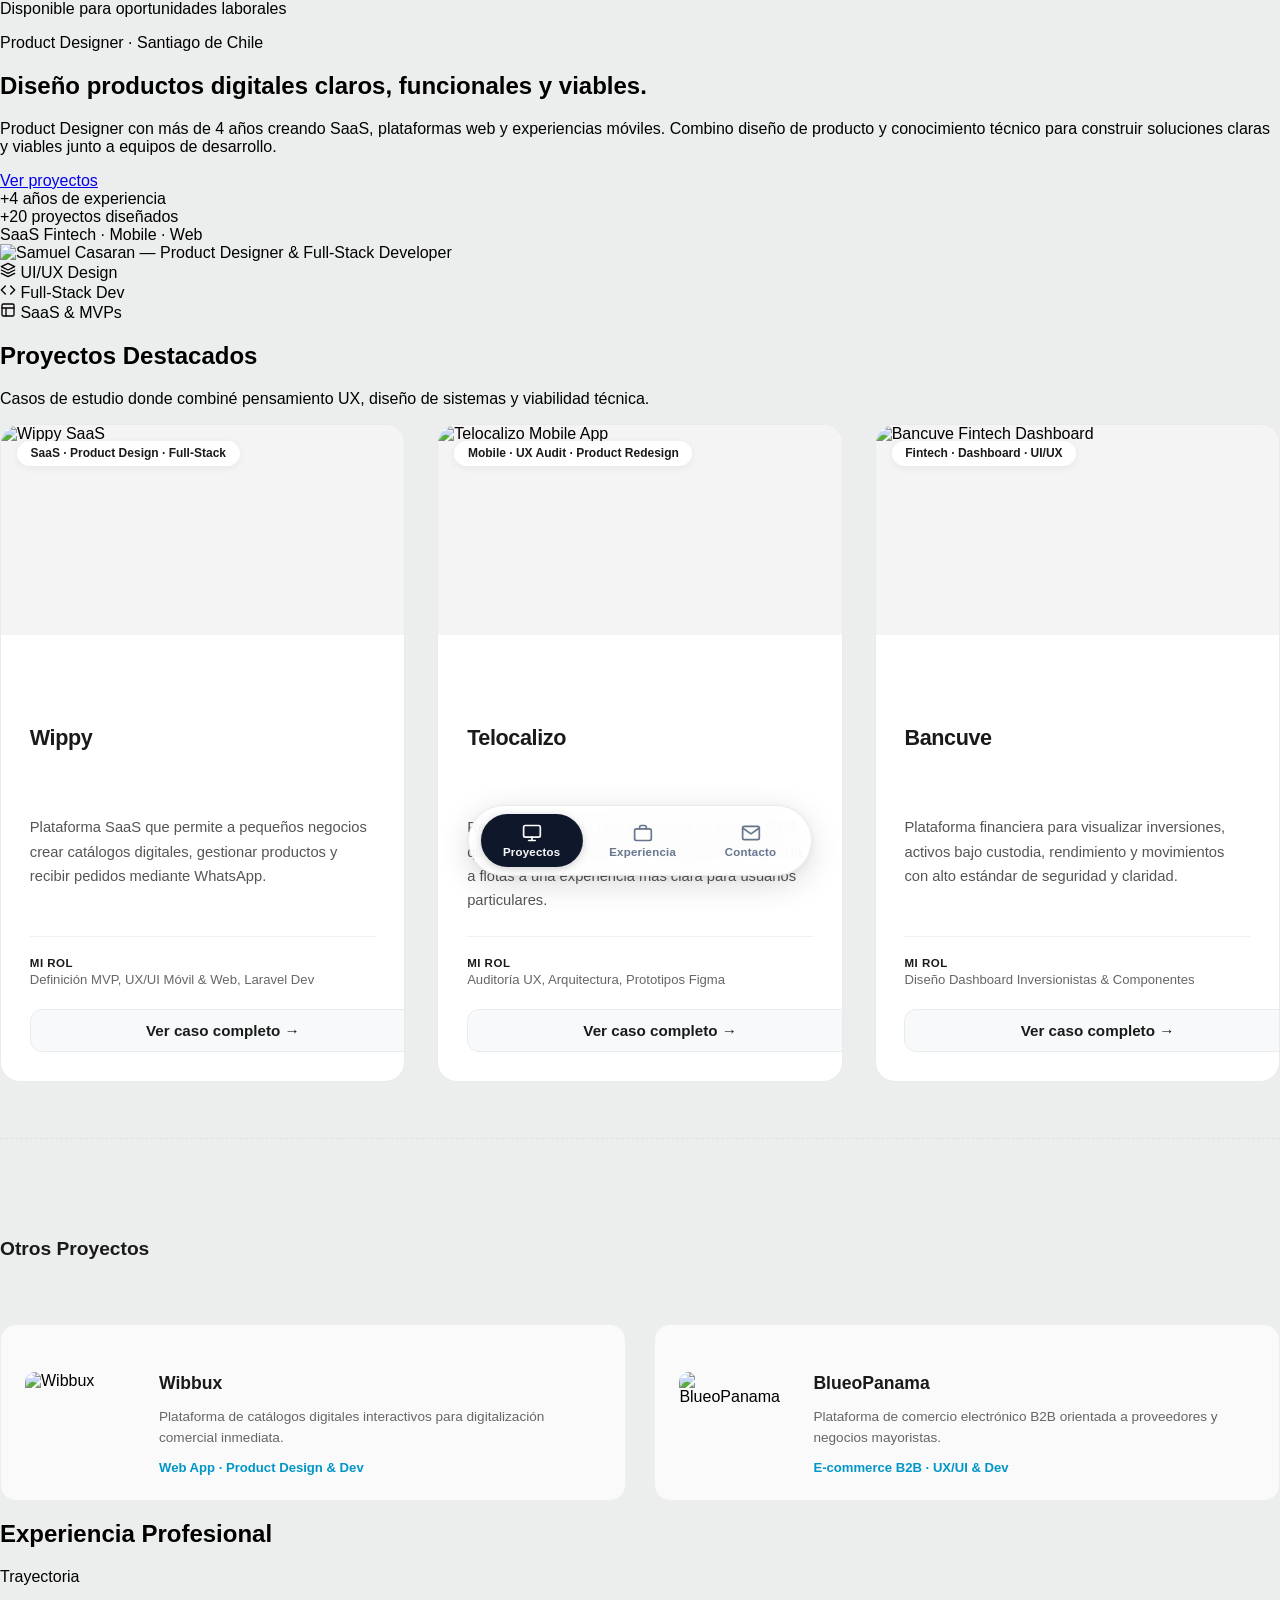
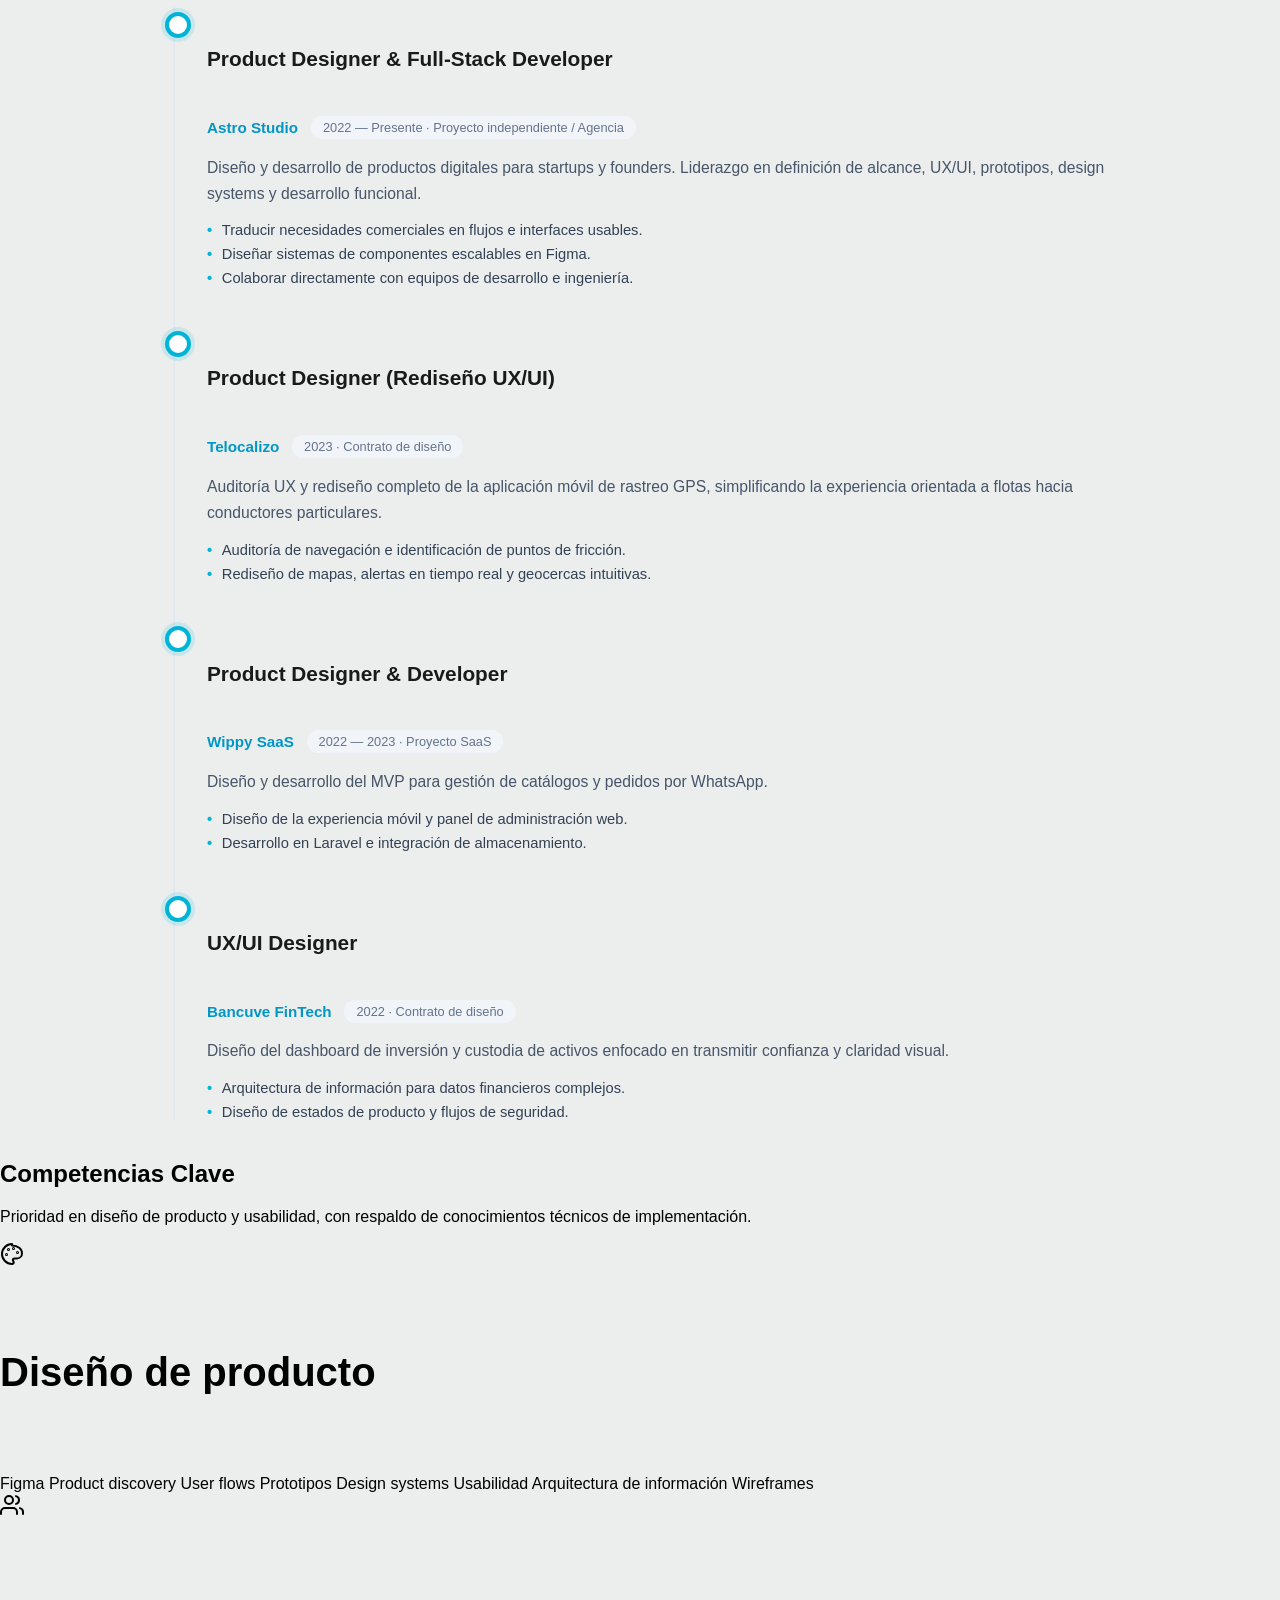
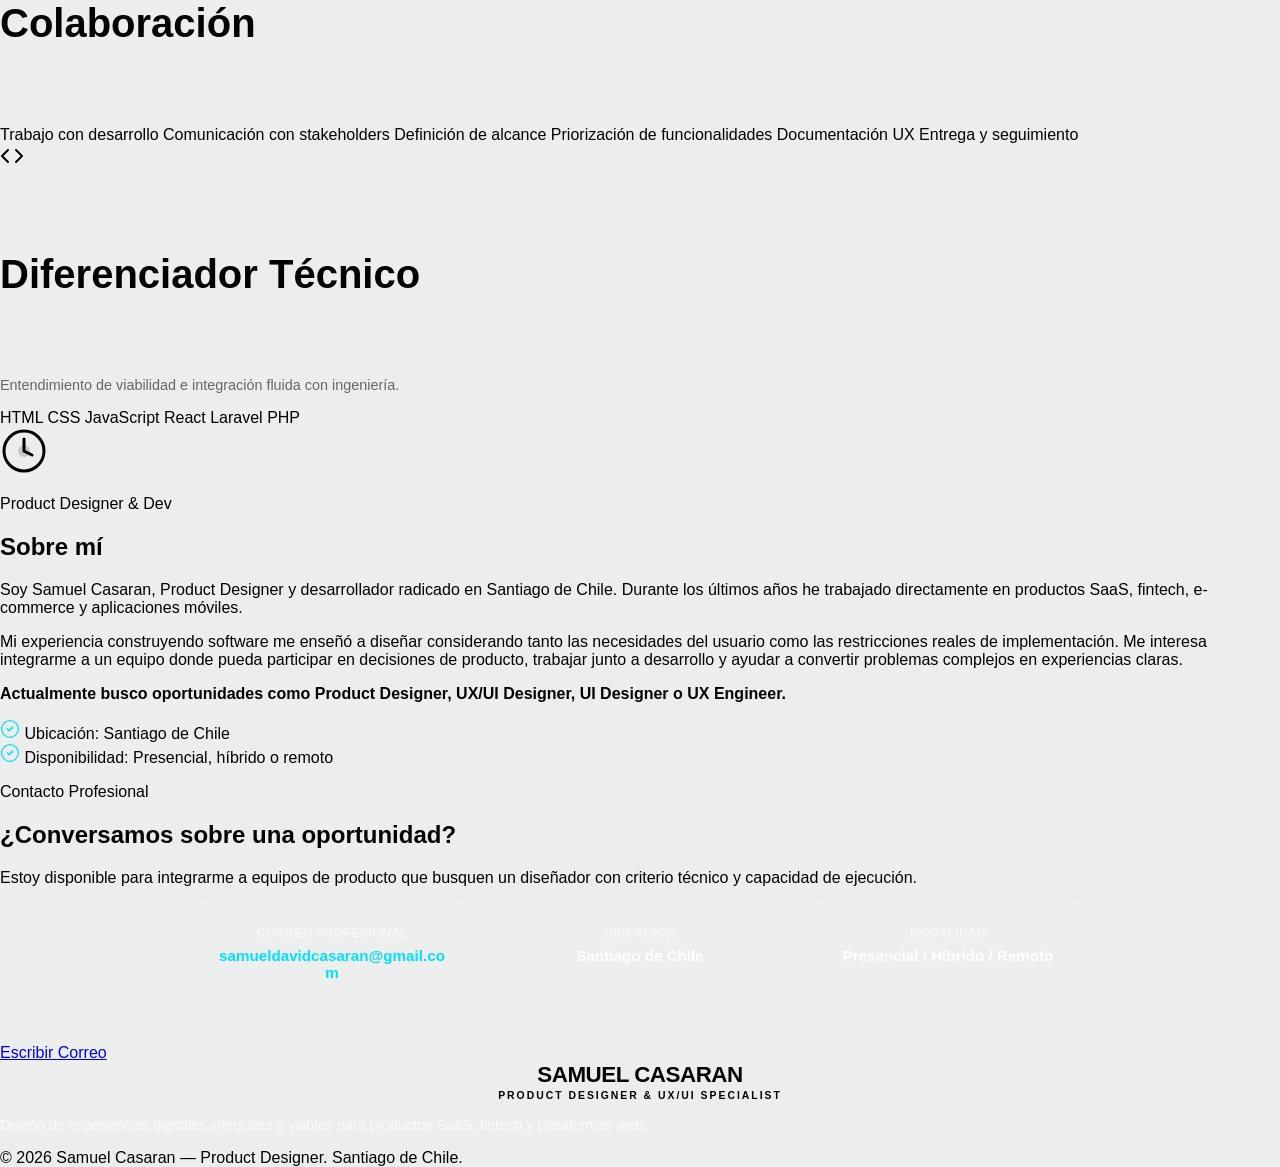
==== work/index.html @ 7839add6 "fix: update email to samueldavidcasaran@gmail.com and replace emojis with SVG icons" ====
<!DOCTYPE html>
<html lang="es">
<head>
    <meta charset="UTF-8">
    <meta name="viewport" content="width=device-width, initial-scale=1.0">
    <title>Samuel Casaran — Product Designer &amp; UX/UI Designer</title>
    <meta name="description" content="Portafolio de Samuel Casaran, Product Designer especializado en SaaS, plataformas web, dashboards y experiencias móviles.">
    
    <!-- Open Graph -->
    <meta property="og:title" content="Samuel Casaran — Product Designer &amp; UX/UI Designer">
    <meta property="og:description" content="Portafolio de Samuel Casaran, Product Designer especializado en SaaS, plataformas web, dashboards y experiencias móviles.">
    <meta property="og:type" content="website">
    <meta property="og:image" content="../assets/img/perfiles/samuel.png">
    
    <!-- Favicon -->
    <link rel="icon" type="image/png" href="../assets/img/Favicon.png">
    
    <!-- Google Fonts -->
    <link rel="preconnect" href="https://fonts.googleapis.com">
    <link rel="preconnect" href="https://fonts.gstatic.com" crossorigin>
    <link href="https://fonts.googleapis.com/css2?family=Poppins:wght@300;400;500;600;700;800&display=swap" rel="stylesheet">
    
    <!-- Stylesheets -->
    <link rel="stylesheet" href="../assets/css/style.css">
    <link rel="stylesheet" href="assets/css/work.css">
</head>
<body>


    <!-- ══════════════════════════════════════════ -->
    <!-- 1. HERO COMPACTO                           -->
    <!-- ══════════════════════════════════════════ -->
    <section class="hero fade-in" id="hero">
        <div class="hero-blur-orbs">
            <div class="blur-orb orb-1"></div>
            <div class="blur-orb orb-2"></div>
            <div class="blur-orb orb-3"></div>
            <div class="blur-orb orb-4"></div>
            <div class="blur-orb orb-5"></div>
        </div>

        <div class="hero-inner">
            <!-- Columna Izquierda: Texto -->
            <div class="hero-text">
                <div class="hero-badge">
                    <span class="badge-dot"></span>
                    Disponible para oportunidades laborales
                </div>
                <p class="hero-kicker">Product Designer · Santiago de Chile</p>
                <h1>Diseño productos digitales claros, funcionales y viables.</h1>
                <p class="hero-sub">
                    Product Designer con más de 4 años creando SaaS, plataformas web y experiencias móviles. Combino diseño de producto y conocimiento técnico para construir soluciones claras y viables junto a equipos de desarrollo.
                </p>
                <div class="cta-buttons">
                    <a href="#portfolio" class="btn btn-primary">Ver proyectos</a>
                </div>
                <div class="hero-stats">
                    <div class="hero-stat">
                        <span class="stat-num">+4</span>
                        <span class="stat-label">años de experiencia</span>
                    </div>
                    <div class="hero-stat-divider"></div>
                    <div class="hero-stat">
                        <span class="stat-num">+20</span>
                        <span class="stat-label">proyectos diseñados</span>
                    </div>
                    <div class="hero-stat-divider"></div>
                    <div class="hero-stat">
                        <span class="stat-num">SaaS</span>
                        <span class="stat-label">Fintech · Mobile · Web</span>
                    </div>
                </div>
            </div>

            <!-- Columna Derecha: Foto de Perfil Compacta -->
            <div class="hero-portrait-col">
                <div class="portrait-ring-outer">
                    <div class="portrait-ring-inner">
                        <div class="portrait-glow-bg"></div>
                        <img
                            src="../assets/img/perfiles/samuel.png"
                            alt="Samuel Casaran — Product Designer & Full-Stack Developer"
                            class="portrait-img"
                        >
                    </div>
                    <div class="portrait-chip chip-top">
                        <svg width="16" height="16" viewBox="0 0 24 24" fill="none"><path d="M12 2L2 7l10 5 10-5-10-5zM2 17l10 5 10-5M2 12l10 5 10-5" stroke="currentColor" stroke-width="2" stroke-linecap="round" stroke-linejoin="round"/></svg>
                        UI/UX Design
                    </div>
                    <div class="portrait-chip chip-right">
                        <svg width="16" height="16" viewBox="0 0 24 24" fill="none"><polyline points="16 18 22 12 16 6" stroke="currentColor" stroke-width="2" stroke-linecap="round" stroke-linejoin="round"/><polyline points="8 6 2 12 8 18" stroke="currentColor" stroke-width="2" stroke-linecap="round" stroke-linejoin="round"/></svg>
                        Full-Stack Dev
                    </div>
                    <div class="portrait-chip chip-bottom">
                        <svg width="16" height="16" viewBox="0 0 24 24" fill="none"><rect x="3" y="3" width="18" height="18" rx="2" stroke="currentColor" stroke-width="2"/><path d="M3 9h18M9 21V9" stroke="currentColor" stroke-width="2" stroke-linecap="round"/></svg>
                        SaaS &amp; MVPs
                    </div>
                </div>
            </div>
        </div>
    </section>

    <!-- ══════════════════════════════════════════ -->
    <!-- 2. PROYECTOS DESTACADOS (#portfolio)       -->
    <!-- ══════════════════════════════════════════ -->
    <section class="portfolio" id="portfolio">
        <div class="portfolio-header">
            <h2>Proyectos Destacados</h2>
            <p class="portfolio-header-sub">Casos de estudio donde combiné pensamiento UX, diseño de sistemas y viabilidad técnica.</p>
        </div>

        <!-- Grid simultáneo de 3 columnas en Desktop -->
        <div class="work-projects-grid">
            
            <!-- CASO 1: Wippy -->
            <article class="work-project-card">
                <div class="work-project-cover">
                    <img src="../assets/img/portfolio/mesaqr.png" alt="Wippy SaaS">
                    <span class="work-project-category">SaaS · Product Design · Full‑Stack</span>
                </div>
                <div class="work-project-body">
                    <h3 class="work-project-name">Wippy</h3>
                    <p class="work-project-summary">Plataforma SaaS que permite a pequeños negocios crear catálogos digitales, gestionar productos y recibir pedidos mediante WhatsApp.</p>
                    <div class="work-project-meta">
                        <div class="work-project-role">
                            <span class="role-label">Mi rol</span>
                            <span>Definición MVP, UX/UI Móvil &amp; Web, Laravel Dev</span>
                        </div>
                    </div>
                    <a href="casos/wippy/index.html" class="btn-open-case">Ver caso completo →</a>
                </div>
            </article>

            <!-- CASO 2: Telocalizo -->
            <article class="work-project-card">
                <div class="work-project-cover">
                    <img src="../assets/img/portfolio/wibbux.png" alt="Telocalizo Mobile App">
                    <span class="work-project-category">Mobile · UX Audit · Product Redesign</span>
                </div>
                <div class="work-project-body">
                    <h3 class="work-project-name">Telocalizo</h3>
                    <p class="work-project-summary">Rediseño UX/UI de una aplicación de rastreo GPS que necesitaba pasar de una experiencia orientada a flotas a una experiencia más clara para usuarios particulares.</p>
                    <div class="work-project-meta">
                        <div class="work-project-role">
                            <span class="role-label">Mi rol</span>
                            <span>Auditoría UX, Arquitectura, Prototipos Figma</span>
                        </div>
                    </div>
                    <a href="casos/telocalizo/index.html" class="btn-open-case">Ver caso completo →</a>
                </div>
            </article>

            <!-- CASO 3: Bancuve -->
            <article class="work-project-card">
                <div class="work-project-cover">
                    <img src="../assets/img/portfolio/bancuve.png" alt="Bancuve Fintech Dashboard">
                    <span class="work-project-category">Fintech · Dashboard · UI/UX</span>
                </div>
                <div class="work-project-body">
                    <h3 class="work-project-name">Bancuve</h3>
                    <p class="work-project-summary">Plataforma financiera para visualizar inversiones, activos bajo custodia, rendimiento y movimientos con alto estándar de seguridad y claridad.</p>
                    <div class="work-project-meta">
                        <div class="work-project-role">
                            <span class="role-label">Mi rol</span>
                            <span>Diseño Dashboard Inversionistas &amp; Componentes</span>
                        </div>
                    </div>
                    <a href="casos/bancuve/index.html" class="btn-open-case">Ver caso completo →</a>
                </div>
            </article>

        </div>

        <!-- Proyectos Secundarios -->
        <div class="work-secondary-wrapper">
            <h3 class="work-secondary-title">Otros Proyectos</h3>
            <div class="work-secondary-grid">
                <div class="work-secondary-card">
                    <img src="../assets/img/portfolio/wibbux.png" alt="Wibbux" class="work-secondary-img">
                    <div class="work-secondary-info">
                        <h4>Wibbux</h4>
                        <p>Plataforma de catálogos digitales interactivos para digitalización comercial inmediata.</p>
                        <span class="work-secondary-link">Web App · Product Design &amp; Dev</span>
                    </div>
                </div>
                <div class="work-secondary-card">
                    <img src="../assets/img/portfolio/blueo.png" alt="BlueoPanama" class="work-secondary-img">
                    <div class="work-secondary-info">
                        <h4>BlueoPanama</h4>
                        <p>Plataforma de comercio electrónico B2B orientada a proveedores y negocios mayoristas.</p>
                        <span class="work-secondary-link">E-commerce B2B · UX/UI &amp; Dev</span>
                    </div>
                </div>
            </div>
        </div>
    </section>

    <!-- ══════════════════════════════════════════ -->
    <!-- 3. EXPERIENCIA PROFESIONAL (#experiencia)   -->
    <!-- ══════════════════════════════════════════ -->
    <section class="services" id="experiencia">
        <div class="services-header">
            <h2>Experiencia Profesional</h2>
            <span class="services-count">Trayectoria</span>
        </div>
        <div class="work-timeline">
            
            <div class="timeline-item">
                <div class="timeline-dot"></div>
                <h3 class="timeline-role">Product Designer &amp; Full‑Stack Developer</h3>
                <div class="timeline-company">
                    <span>Astro Studio</span>
                    <span class="timeline-date">2022 — Presente · Proyecto independiente / Agencia</span>
                </div>
                <p class="timeline-desc">Diseño y desarrollo de productos digitales para startups y founders. Liderazgo en definición de alcance, UX/UI, prototipos, design systems y desarrollo funcional.</p>
                <ul class="timeline-tasks">
                    <li>Traducir necesidades comerciales en flujos e interfaces usables.</li>
                    <li>Diseñar sistemas de componentes escalables en Figma.</li>
                    <li>Colaborar directamente con equipos de desarrollo e ingeniería.</li>
                </ul>
            </div>

            <div class="timeline-item">
                <div class="timeline-dot"></div>
                <h3 class="timeline-role">Product Designer (Rediseño UX/UI)</h3>
                <div class="timeline-company">
                    <span>Telocalizo</span>
                    <span class="timeline-date">2023 · Contrato de diseño</span>
                </div>
                <p class="timeline-desc">Auditoría UX y rediseño completo de la aplicación móvil de rastreo GPS, simplificando la experiencia orientada a flotas hacia conductores particulares.</p>
                <ul class="timeline-tasks">
                    <li>Auditoría de navegación e identificación de puntos de fricción.</li>
                    <li>Rediseño de mapas, alertas en tiempo real y geocercas intuitivas.</li>
                </ul>
            </div>

            <div class="timeline-item">
                <div class="timeline-dot"></div>
                <h3 class="timeline-role">Product Designer &amp; Developer</h3>
                <div class="timeline-company">
                    <span>Wippy SaaS</span>
                    <span class="timeline-date">2022 — 2023 · Proyecto SaaS</span>
                </div>
                <p class="timeline-desc">Diseño y desarrollo del MVP para gestión de catálogos y pedidos por WhatsApp.</p>
                <ul class="timeline-tasks">
                    <li>Diseño de la experiencia móvil y panel de administración web.</li>
                    <li>Desarrollo en Laravel e integración de almacenamiento.</li>
                </ul>
            </div>

            <div class="timeline-item">
                <div class="timeline-dot"></div>
                <h3 class="timeline-role">UX/UI Designer</h3>
                <div class="timeline-company">
                    <span>Bancuve FinTech</span>
                    <span class="timeline-date">2022 · Contrato de diseño</span>
                </div>
                <p class="timeline-desc">Diseño del dashboard de inversión y custodia de activos enfocado en transmitir confianza y claridad visual.</p>
                <ul class="timeline-tasks">
                    <li>Arquitectura de información para datos financieros complejos.</li>
                    <li>Diseño de estados de producto y flujos de seguridad.</li>
                </ul>
            </div>

        </div>
    </section>

    <!-- ══════════════════════════════════════════ -->
    <!-- 4. COMPETENCIAS (#competencias)            -->
    <!-- ══════════════════════════════════════════ -->
    <section class="stages-section" id="competencias">
        <div class="stages-container">
            <div class="stages-header">
                <h2>Competencias Clave</h2>
                <p>Prioridad en diseño de producto y usabilidad, con respaldo de conocimientos técnicos de implementación.</p>
            </div>
            <div class="stages-grid">

                <div class="stage-card stage-card--featured">
                    <div class="stage-icon">
                        <svg width="24" height="24" viewBox="0 0 24 24" fill="none" stroke="currentColor" stroke-width="2" stroke-linecap="round" stroke-linejoin="round"><circle cx="13.5" cy="6.5" r=".5"/><circle cx="17.5" cy="10.5" r=".5"/><circle cx="8.5" cy="7.5" r=".5"/><circle cx="6.5" cy="12.5" r=".5"/><path d="M12 2C6.5 2 2 6.5 2 12s4.5 10 10 10c.92 0 1.7-.75 1.7-1.67 0-.42-.16-.81-.43-1.12-.27-.31-.43-.72-.43-1.16 0-.92.75-1.67 1.67-1.67H17c2.76 0 5-2.24 5-5 0-4.42-4.03-8-10-8z"/></svg>
                    </div>
                    <h3>Diseño de producto</h3>
                    <div class="skill-tags" style="margin-top: 1rem;">
                        <span class="skill-pill">Figma</span>
                        <span class="skill-pill">Product discovery</span>
                        <span class="skill-pill">User flows</span>
                        <span class="skill-pill">Prototipos</span>
                        <span class="skill-pill">Design systems</span>
                        <span class="skill-pill">Usabilidad</span>
                        <span class="skill-pill">Arquitectura de información</span>
                        <span class="skill-pill">Wireframes</span>
                    </div>
                </div>

                <div class="stage-card">
                    <div class="stage-icon">
                        <svg width="24" height="24" viewBox="0 0 24 24" fill="none" stroke="currentColor" stroke-width="2" stroke-linecap="round" stroke-linejoin="round"><path d="M17 21v-2a4 4 0 0 0-4-4H5a4 4 0 0 0-4 4v2"/><circle cx="9" cy="7" r="4"/><path d="M23 21v-2a4 4 0 0 0-3-3.87"/><path d="M16 3.13a4 4 0 0 1 0 7.75"/></svg>
                    </div>
                    <h3>Colaboración</h3>
                    <div class="skill-tags" style="margin-top: 1rem;">
                        <span class="skill-pill">Trabajo con desarrollo</span>
                        <span class="skill-pill">Comunicación con stakeholders</span>
                        <span class="skill-pill">Definición de alcance</span>
                        <span class="skill-pill">Priorización de funcionalidades</span>
                        <span class="skill-pill">Documentación UX</span>
                        <span class="skill-pill">Entrega y seguimiento</span>
                    </div>
                </div>

                <div class="stage-card">
                    <div class="stage-icon">
                        <svg width="24" height="24" viewBox="0 0 24 24" fill="none" stroke="currentColor" stroke-width="2" stroke-linecap="round" stroke-linejoin="round"><polyline points="16 18 22 12 16 6"/><polyline points="8 6 2 12 8 18"/></svg>
                    </div>
                    <h3>Diferenciador Técnico</h3>
                    <p style="font-size:0.9rem;color:#666;margin-top:0.5rem;margin-bottom:1rem;">Entendimiento de viabilidad e integración fluida con ingeniería.</p>
                    <div class="skill-tags">
                        <span class="skill-pill">HTML</span>
                        <span class="skill-pill">CSS</span>
                        <span class="skill-pill">JavaScript</span>
                        <span class="skill-pill">React</span>
                        <span class="skill-pill">Laravel</span>
                        <span class="skill-pill">PHP</span>
                    </div>
                </div>

            </div>
        </div>
    </section>

    <!-- ══════════════════════════════════════════ -->
    <!-- 5. SOBRE MÍ (#sobre-mi)                    -->
    <!-- ══════════════════════════════════════════ -->
    <section class="ai-section" id="sobre-mi">
        <div class="ai-container">
            <div class="ai-icon">
                <svg width="48" height="48" viewBox="0 0 24 24" fill="none"><path d="M12 2a10 10 0 100 20A10 10 0 0012 2z" stroke="currentColor" stroke-width="1.5"/><path d="M12 6v6l4 2" stroke="currentColor" stroke-width="1.5" stroke-linecap="round"/><circle cx="12" cy="12" r="3" fill="currentColor" fill-opacity=".15"/></svg>
            </div>
            <div class="ai-content">
                <p class="ai-eyebrow">Product Designer &amp; Dev</p>
                <h2>Sobre mí</h2>
                <p class="ai-lead">Soy Samuel Casaran, Product Designer y desarrollador radicado en Santiago de Chile. Durante los últimos años he trabajado directamente en productos SaaS, fintech, e-commerce y aplicaciones móviles.</p>
                <p class="ai-body">Mi experiencia construyendo software me enseñó a diseñar considerando tanto las necesidades del usuario como las restricciones reales de implementación. Me interesa integrarme a un equipo donde pueda participar en decisiones de producto, trabajar junto a desarrollo y ayudar a convertir problemas complejos en experiencias claras.</p>
                <p class="ai-body" style="font-weight: 600; color: var(--accent-cyan);">Actualmente busco oportunidades como Product Designer, UX/UI Designer, UI Designer o UX Engineer.</p>
                <div class="ai-points">
                    <div class="ai-point">
                        <svg width="20" height="20" viewBox="0 0 24 24" fill="none"><path d="M9 12l2 2 4-4" stroke="#00e0ff" stroke-width="2" stroke-linecap="round" stroke-linejoin="round"/><circle cx="12" cy="12" r="10" stroke="#00e0ff" stroke-width="1.5"/></svg>
                        Ubicación: Santiago de Chile
                    </div>
                    <div class="ai-point">
                        <svg width="20" height="20" viewBox="0 0 24 24" fill="none"><path d="M9 12l2 2 4-4" stroke="#00e0ff" stroke-width="2" stroke-linecap="round" stroke-linejoin="round"/><circle cx="12" cy="12" r="10" stroke="#00e0ff" stroke-width="1.5"/></svg>
                        Disponibilidad: Presencial, híbrido o remoto
                    </div>
                </div>
            </div>
        </div>
    </section>

    <!-- ══════════════════════════════════════════ -->
    <!-- 6. CONTACTO (#contacto)                    -->
    <!-- ══════════════════════════════════════════ -->
    <section class="cta-final" id="contacto">
        <div class="cta-final-inner">
            <p class="cta-final-eyebrow">Contacto Profesional</p>
            <h2>¿Conversamos sobre una oportunidad?</h2>
            <p>Estoy disponible para integrarme a equipos de producto que busquen un diseñador con criterio técnico y capacidad de ejecución.</p>
            
            <div class="contact-grid">
                <div class="contact-card-item">
                    <div class="contact-card-label">Correo Profesional</div>
                    <div class="contact-card-val"><a href="mailto:samueldavidcasaran@gmail.com">samueldavidcasaran@gmail.com</a></div>
                </div>
                <div class="contact-card-item">
                    <div class="contact-card-label">Ubicación</div>
                    <div class="contact-card-val">Santiago de Chile</div>
                </div>
                <div class="contact-card-item">
                    <div class="contact-card-label">Modalidad</div>
                    <div class="contact-card-val">Presencial / Híbrido / Remoto</div>
                </div>
            </div>

            <div class="cta-final-buttons" style="margin-top: 2rem;">
                <a href="mailto:samueldavidcasaran@gmail.com" class="btn btn-primary btn-lg">Escribir Correo</a>
            </div>
        </div>
    </section>

    <!-- Floating Navigation Bar -->
    <nav class="floating-navbar">
        <a href="#portfolio" class="nav-item" data-section="portfolio">
            <svg width="20" height="20" viewBox="0 0 24 24" fill="none" stroke="currentColor" stroke-width="2" stroke-linecap="round" stroke-linejoin="round"><rect x="2" y="3" width="20" height="14" rx="2"/><path d="M8 21h8M12 17v4"/></svg>
            <span>Proyectos</span>
        </a>
        <a href="#experiencia" class="nav-item" data-section="experiencia">
            <svg width="20" height="20" viewBox="0 0 24 24" fill="none" stroke="currentColor" stroke-width="2" stroke-linecap="round" stroke-linejoin="round"><rect x="2" y="7" width="20" height="14" rx="2"/><path d="M16 7V5a2 2 0 0 0-2-2h-4a2 2 0 0 0-2 2v2"/></svg>
            <span>Experiencia</span>
        </a>
        <a href="#contacto" class="nav-item" data-section="contacto">
            <svg width="20" height="20" viewBox="0 0 24 24" fill="none" stroke="currentColor" stroke-width="2" stroke-linecap="round" stroke-linejoin="round"><path d="M4 4h16c1.1 0 2 .9 2 2v12c0 1.1-.9 2-2 2H4c-1.1 0-2-.9-2-2V6c0-1.1.9-2 2-2z"/><polyline points="22,6 12,13 2,6"/></svg>
            <span>Contacto</span>
        </a>
    </nav>

    <!-- Footer -->
    <footer>
        <div class="footer-content" style="text-align: center; justify-content: center;">
            <div class="footer-section">
                <div class="footer-logo" style="margin-bottom: 1rem;">
                    <span style="font-size: 1.4rem; font-weight: 800; color: var(--white); letter-spacing: -0.5px; text-transform: uppercase;">Samuel Casaran</span>
                    <div style="font-size: 0.65rem; color: var(--accent-cyan); letter-spacing: 2px; text-transform: uppercase; font-weight: 600; margin-top: 2px;">Product Designer &amp; UX/UI Specialist</div>
                </div>
                <p style="color: rgba(255, 255, 255, 0.7); font-size: 0.9rem;">Diseño de experiencias digitales integrales y viables para productos SaaS, fintech y plataformas web.</p>
            </div>
        </div>
        <div class="footer-bottom">
            <p>&copy; 2026 Samuel Casaran — Product Designer. Santiago de Chile.</p>
        </div>
    </footer>


    <!-- ══════════════════════════════════════════ -->
    <!-- MODAL CASO 1: WIPPY                        -->
    <!-- ══════════════════════════════════════════ -->
    <div class="modal-overlay" id="modal-wippy" role="dialog" aria-modal="true" aria-labelledby="modal-wippy-title">
        <div class="modal-container">
            <header class="modal-header-sticky">
                <div class="modal-title-group">
                    <span class="modal-cat-tag">SaaS · Product Design · Full‑Stack</span>
                    <span class="modal-project-title" id="modal-wippy-title">Wippy — Catálogos &amp; Ventas por WhatsApp</span>
                </div>
                <button type="button" onclick="closeCaseModal('modal-wippy')" class="modal-close-btn" aria-label="Cerrar modal">✕</button>
            </header>

            <div class="modal-body">
                <div class="case-hero">
                    <h2>Plataforma SaaS para crear catálogos digitales interactivos y recibir pedidos por WhatsApp</h2>
                    <p class="case-subtitle">Diseño integral del MVP desde el mapa de experiencia móvil hasta el panel de administración web y la implementación en Laravel.</p>
                    <a href="casos/wippy/index.html" style="display:inline-block;margin-bottom:1.5rem;font-weight:600;color:#0096c7;">Ver en página dedicada (URL compartible) →</a>
                </div>

                <div class="case-section">
                    <h3>Contexto</h3>
                    <p>Pequeños comercios y emprendimientos que vendían por WhatsApp sufrían pérdida de tiempo enviando fotos individuales, precios desactualizados y gestionando pedidos en chats desordenados sin un inventario estructurado.</p>
                </div>

                <div class="case-section">
                    <h3>Problema</h3>
                    <p>Los negocios necesitaban una herramienta rápida para mostrar su catálogo sin obligar al comprador final a descargar apps ni registrarse, canalizando la orden directamente al WhatsApp del comercio de forma automatizada y estructurada.</p>
                </div>

                <div class="case-section">
                    <h3>Usuarios</h3>
                    <ul class="case-list">
                        <li>Vendedores / Administradores de pequeños negocios.</li>
                        <li>Compradores finales buscando navegación rápida desde móvil.</li>
                    </ul>
                </div>

                <div class="case-section">
                    <h3>Mi Participación y Enfoque</h3>
                    <ul class="case-list">
                        <li>Definición del alcance del MVP.</li>
                        <li>Arquitectura de información para comprador y vendedor.</li>
                        <li>Diseño de experiencia móvil (Mobile First).</li>
                        <li>Diseño del panel administrativo en Figma.</li>
                        <li>Creación de flujos de catálogo y estructuración de pedidos.</li>
                        <li>Diseño del sistema de componentes reutilizables.</li>
                        <li>Desarrollo funcional completo con Laravel.</li>
                        <li>Integraciones con almacenamiento y servicios externos.</li>
                    </ul>
                </div>

                <div class="case-section">
                    <h3>Restricciones</h3>
                    <p>Velocidad de carga crítica en redes móviles 3G/4G, interfaz cero fricción para clientes finales y simplicidad extrema en el panel administrativo para usuarios no técnicos.</p>
                </div>

                <div class="case-gallery">
                    <img src="../../assets/img/portfolio/mesaqr.png" alt="Wippy Interfaz Principal">
                    <img src="../../assets/img/portfolio/wibbux.png" alt="Wippy Catálogo Móvil">
                </div>

                <div class="case-section">
                    <h3>Resultados y Aprendizajes</h3>
                    <p>La solución propuesta redujo pasos y concentró las acciones principales de selección y catálogo. La validación cuantitativa quedó planteada como siguiente etapa.</p>
                </div>
            </div>
        </div>
    </div>


    <!-- ══════════════════════════════════════════ -->
    <!-- MODAL CASO 2: TELOCALIZO                   -->
    <!-- ══════════════════════════════════════════ -->
    <div class="modal-overlay" id="modal-telocalizo" role="dialog" aria-modal="true" aria-labelledby="modal-telocalizo-title">
        <div class="modal-container">
            <header class="modal-header-sticky">
                <div class="modal-title-group">
                    <span class="modal-cat-tag">Mobile · UX Audit · Product Redesign</span>
                    <span class="modal-project-title" id="modal-telocalizo-title">Telocalizo — Rediseño UX App Rastreo GPS</span>
                </div>
                <button type="button" onclick="closeCaseModal('modal-telocalizo')" class="modal-close-btn" aria-label="Cerrar modal">✕</button>
            </header>

            <div class="modal-body">
                <div class="case-hero">
                    <h2>Rediseño UX/UI de aplicación móvil de rastreo GPS enfocada en usuarios particulares</h2>
                    <p class="case-subtitle">Evolución de un producto técnico pensado para flotas empresariales hacia una experiencia clara, accesible y centrada en la seguridad del vehículo personal.</p>
                    <a href="casos/telocalizo/index.html" style="display:inline-block;margin-bottom:1.5rem;font-weight:600;color:#0096c7;">Ver en página dedicada (URL compartible) →</a>
                </div>

                <div class="case-section">
                    <h3>Contexto</h3>
                    <p>La plataforma original contaba con potentes funciones telemáticas pero una interfaz saturada diseñada para operadores de flotas empresariales. Al expandir el producto hacia conductores particulares, la complejidad causaba confusión e insatisfacción.</p>
                </div>

                <div class="case-section">
                    <h3>Problema</h3>
                    <p>Los usuarios no encontraban funciones clave en emergencias (como corte remoto de motor o creación de geocercas) debido a menús anidados y sobrecarga de datos innecesarios en el mapa principal.</p>
                </div>

                <div class="case-section">
                    <h3>Mi Participación</h3>
                    <ul class="case-list">
                        <li>Auditoría completa de la experiencia UX existente.</li>
                        <li>Identificación de fricciones y problemas de navegación.</li>
                        <li>Reorganización de la arquitectura centrada en el vehículo.</li>
                        <li>Simplificación visual del mapa e indicadores de estado.</li>
                        <li>Diseño del sistema de alertas en tiempo real.</li>
                        <li>Rediseño intuitivo del creador de geocercas.</li>
                        <li>Acceso rápido a acciones de seguridad (corte/reanudación de motor).</li>
                        <li>Mejora en la visualización de historial de rutas.</li>
                        <li>Prototipado interactivo de alta fidelidad en Figma.</li>
                    </ul>
                </div>

                <div class="case-section">
                    <h3>Pensamiento de Producto y Decisiones UX</h3>
                    <p>Se priorizó la velocidad de respuesta en situaciones de estrés. Se movieron las acciones de emergencia a la barra inferior permanente y se rediseñó el mapa para mostrar únicamente información relevante en reposo.</p>
                </div>

                <div class="case-gallery">
                    <img src="../../assets/img/portfolio/wibbux.png" alt="Telocalizo Mapa Rediseñado">
                    <img src="../../assets/img/portfolio/mesaqr.png" alt="Telocalizo Estado del Vehículo">
                </div>

                <div class="case-section">
                    <h3>Resultados y Aprendizajes</h3>
                    <p>La solución propuesta redujo pasos y concentró las acciones principales alrededor del vehículo. La validación cuantitativa quedó planteada como siguiente etapa.</p>
                </div>
            </div>
        </div>
    </div>


    <!-- ══════════════════════════════════════════ -->
    <!-- MODAL CASO 3: BANCUVE                      -->
    <!-- ══════════════════════════════════════════ -->
    <div class="modal-overlay" id="modal-bancuve" role="dialog" aria-modal="true" aria-labelledby="modal-bancuve-title">
        <div class="modal-container">
            <header class="modal-header-sticky">
                <div class="modal-title-group">
                    <span class="modal-cat-tag">Fintech · Dashboard · UI/UX</span>
                    <span class="modal-project-title" id="modal-bancuve-title">Bancuve — Plataforma FinTech e Inversiones</span>
                </div>
                <button type="button" onclick="closeCaseModal('modal-bancuve')" class="modal-close-btn" aria-label="Cerrar modal">✕</button>
            </header>

            <div class="modal-body">
                <div class="case-hero">
                    <h2>Plataforma financiera para visualización de inversiones, activos bajo custodia y rendimiento</h2>
                    <p class="case-subtitle">Diseño de experiencia de usuario enfocada en generar absoluta claridad, seguridad y confianza en la visualización de activos financieros sensibles.</p>
                    <a href="casos/bancuve/index.html" style="display:inline-block;margin-bottom:1.5rem;font-weight:600;color:#0096c7;">Ver en página dedicada (URL compartible) →</a>
                </div>

                <div class="case-section">
                    <h3>Contexto</h3>
                    <p>Los inversionistas necesitaban monitorear el rendimiento de sus carteras, custodia de activos y movimientos financieros en tiempo real con una interfaz limpia, profesional y libre de jerga innecesaria.</p>
                </div>

                <div class="case-section">
                    <h3>Problema</h3>
                    <p>La información patrimonial compleja solía requerir reportes estáticos en PDF. El reto consistió en estructurar un panel interactivo transparente que transmita seguridad y precisión en cada dato presentado.</p>
                </div>

                <div class="case-section">
                    <h3>Mi Participación</h3>
                    <ul class="case-list">
                        <li>Diseño del dashboard principal de inversionistas.</li>
                        <li>Arquitectura de información para datos financieros complejos.</li>
                        <li>Diseño de flujos de seguridad y autenticación.</li>
                        <li>Visualización clara de gráficos de rendimiento e historial.</li>
                        <li>Construcción de componentes y estados del producto.</li>
                        <li>Validación de estándares de accesibilidad y contraste.</li>
                    </ul>
                </div>

                <div class="case-gallery">
                    <img src="../../assets/img/portfolio/bancuve.png" alt="Bancuve Dashboard Principal">
                    <img src="../../assets/img/portfolio/blueo.png" alt="Bancuve Detalle de Activos">
                </div>

                <div class="case-section">
                    <h3>Resultados y Aprendizajes</h3>
                    <p>Se logró una interfaz que transmite la solidez de una institución financiera moderna pero con la agilidad y limpieza de un producto SaaS contemporáneo.</p>
                </div>
            </div>
        </div>
    </div>

    <!-- Scripts -->
    <script src="assets/js/work.js"></script>
    <script>
        // Scroll fade-in animation for elements
        const observerOptions = {
            threshold: 0.1,
            rootMargin: '0px 0px -50px 0px'
        };

        const observer = new IntersectionObserver(function(entries) {
            entries.forEach(entry => {
                if (entry.isIntersecting) {
                    entry.target.style.opacity = '1';
                    entry.target.style.transform = 'translateY(0)';
                }
            });
        }, observerOptions);

        document.querySelectorAll('.work-project-card, .timeline-item, .stage-card, .ai-container, .contact-card-item').forEach(el => {
            el.style.opacity = '0';
            el.style.transform = 'translateY(30px)';
            el.style.transition = 'opacity 0.6s ease, transform 0.6s ease';
            observer.observe(el);
        });

        // Floating Navbar dynamic section observer (mobile only)
        const floatingNavbar = document.querySelector('.floating-navbar');
        if (floatingNavbar) {
            const sections = document.querySelectorAll('#hero, #portfolio, #experiencia, #competencias, #contacto');
            const navItems = document.querySelectorAll('.floating-navbar .nav-item');

            const navObserver = new IntersectionObserver((entries) => {
                entries.forEach(entry => {
                    if (entry.isIntersecting) {
                        const sectionId = entry.target.id;
                        navItems.forEach(item => item.classList.remove('active'));
                        const activeNavItem = document.querySelector(`.floating-navbar .nav-item[data-section="${sectionId}"]`);
                        if (activeNavItem) {
                            activeNavItem.classList.add('active');
                        }
                    }
                });
            }, { threshold: 0.25 });

            sections.forEach(section => navObserver.observe(section));
        }
    </script>
</body>
</html>
---- assets/css/style.css ----
body{
    background-color: #ECEEED; 
    font-family: "Urbanist", sans-serif;
}  

.jumbotron {
  padding: 2rem 1rem;
  margin-bottom: 2rem;
  background-color: #ECEEED;
  border-radius: .3rem;
} 
h3 {
font-size: 40px; 
padding-top: 40px; 
padding-bottom: 40px;
}
.box {
    background-image: url(/assets/img/Perfil.png);  
background-repeat: no-repeat;
    background-size: contain; 
    background-position: center; 
 height: 450px;  
width: 450px;
display: flex; 
align-items: end; 
}  
 p {
  text-align: left;
}   
.boton{ 
   width: 150px;
}  
.boton a{
  text-decoration: none; 
  color: rgba(255, 255, 255, 0);
 background-color: black; 
 width: 150px; 
 display: flex;    
 flex-flow:row;
 justify-content: space-around;   
 align-items: center;
 padding-left: 20px;   
 padding-right: 20px;  
 padding-top: 15px; 
 padding-bottom: 15px;
 border-radius: 100px; 
 margin-bottom: 45px;  
 margin-left: 5px;
 height: 56px; 
 width: 56px; 
 transition: ease-in-out 0.1s; 
 font-size: 0;   
   
 }     
 
 .boton  a:hover{  
    font-size: 16px;   
   
    transform: scale(1);
    text-decoration: none; 
    color: rgb(255, 255, 255);
   background-color: black; 
   width: 150px; 
   display: flex;    
   flex-flow:row;
   justify-content: space-around;   
   align-items: center;
   padding-left: 20px;   
   padding-right: 20px;  
   padding-top: 15px; 
   padding-bottom: 15px;
   border-radius: 100px; 
   margin-bottom: 35px;  
   margin-left: 5px;
   width: 150px; 
   transition: ease-in-out 0.1s;   
  

   }    
   
   



 
 .boxi{
   gap: 1em; 
   justify-content: center;
   }   
   .boxi .icon{
  display: flex; 
  justify-content: center; 
  align-items: center; 
  border: 1px solid black; 
  padding: 15px; 
  border-radius: 100%; 
  transition: ease-in-out 0.3s;
    }    
    .boxi .icon:hover{
      display: flex; 
      justify-content: center; 
      align-items: center; 
      border: 1px solid rgba(0, 0, 0, 0); 
      padding: 15px; 
      border-radius: 100%; 
       background-color: white; 
       transition: ease-in-out 0.3s;
        }     

    
   
    
.s1{
        flex-direction: row-reverse;
          }   
          
          
          .ss1{
         justify-content: end;
              }  
    
          .texto h1 {
               font-size: 80px; 
               text-align: left;
          }  
          .texto p {
            text-align: right;
       }   
       .boxi{
      display: flex; 
      justify-content: start;
   }    




      body {
        margin: 0;
        padding: 0;
        height: 200vh; /* Para simular una página larga */
        overflow-x: hidden; /* Evita el desplazamiento horizontal de la página */
    }
    
    .image-container {
        width: 100%;
        height: 300px; /* Ajusta la altura según tu diseño */
        overflow: hidden; /* Oculta la parte de la imagen que se sale del contenedor */
        /* Coloca la imagen detrás del contenido */
    }
    
    .scrolling-image {
        width: 200%; /* Doble del tamaño para permitir el bucle de desplazamiento */
        height: 100%;
        background-image: url('/assets/img/slider.png');
        background-repeat: repeat-x; /* Repite la imagen en el eje X */
        background-size: contain; /* Ajusta el tamaño de la imagen al contenedor */
        transform: translateX(0); /* Inicia sin desplazamiento */
        transition: transform 0.1s linear; /* Suaviza el movimiento */ 
        z-index: 1;
    } 




    @media (max-width: 1060px) { 
      .box {
          background-image: url(/assets/img/Perfil.png);  
      background-repeat: no-repeat;
          background-size: contain; 
          background-position: center; 
       height: 390px;  
      width: 350px;
      display: flex; 
      align-items: end; 
      }  
  
      .s1{
          flex-direction: row-reverse;
            }    
           
        .texto h1 {
          font-size: 60px; 
          text-align: center;
     }  
     .texto p {
       text-align: center;
  }   

  .boxi{
      gap: 1em; 
      justify-content: center;
      }    
      .ss1{
          justify-content: center;
               }   


               .boton a{ 
                  font-size: 16px; 
                  text-decoration: none; 
                  color: rgb(255, 255, 255);
                 background-color: black; 
                 width: 0px; 
                 display: flex;    
                 flex-flow:row;
                 justify-content: space-around;   
                 align-items: center;
                 padding-left: 20px;   
                 padding-right: 20px;  
                 padding-top: 15px; 
                 padding-bottom: 15px;
                 border-radius: 100px; 
                 margin-bottom: 45px;  
                 margin-left: 5px;
                 height: 55px; 
                 width: 150px; 
                 transition: ease-in-out 0.1s; 
       
                   
                 }     
                 
                 .boton  a:hover{  
                    font-size: 16px;   
                   
                    width: 150px; 
                    text-decoration: none; 
                    color: rgb(255, 255, 255);
                   background-color: black; 
                   width: 150px; 
                   display: flex;    
                   flex-flow:row;
                   justify-content: space-around;   
                   align-items: center;
                   padding-left: 20px;   
                   padding-right: 20px;  
                   padding-top: 15px; 
                   padding-bottom: 15px;
                   border-radius: 100px; 
                   width: 150px; 
                   transition: ease-in-out 0.1s;   
                  
                
                   }   
               
                   
                .scrolling-image {
                  width: 200%; /* Doble del tamaño para permitir el bucle de desplazamiento */
                  height: 70%;
                  background-image: url('/assets/img/slider.png');
                  background-repeat: repeat-x; /* Repite la imagen en el eje X */
                  background-size: cover; /* Ajusta el tamaño de la imagen al contenedor */
                  transform: translateX(0); /* Inicia sin desplazamiento */
                  transition: transform 0.1s linear; /* Suaviza el movimiento */
              }  

              h3 {
                font-size: 35px; 
                padding-top: 0px; 
padding-bottom: 20px;
                } 
                .mt-5, .my-5 {
                  margin-top: 0rem !important;
              }
          

    }    


    .card {
      border-radius: 40px; 
      max-width: 350px;  
      height: 500px;
      margin-top: 20px; 
      border: none;
  }   
  .blad {
    max-width: 320px;
    height: 310px; 
    background-color:#DADADA ; 
    border-radius: 40px;
    display: flex; 
    justify-content: center; 
    align-items: center;
}     
  .blad img{
    max-width: 320px; 
    border-radius: 50px;
}     
.blade img{
  max-width: 315px; 
  border-radius: 40px;
}    

.text {
 padding: 10px;
}   
.text h2 {
font-size: 20px;
 }  
@media (min-width: 576px) {
  .col-sm-6 {
      -ms-flex: 0 0 50%;
      flex: 0 0 50%;
      max-width: 100%;
  } 


} 

@media (max-width: 990px) {
 

  .Content{
    justify-content: center; 
    align-items: center; 
    text-align: center; 
    content: center;
} 
}
    
  .portafolio{
 background-color: white; 
 text-align: center; 
 padding: 40px; 
 border-radius: 30px;
} 
.portafolio .btnOne a{ 
  background-color: #AE46FF; 
  color: white; 
  text-decoration: none; 
  border-radius: 200px;
  padding-left: 30px; 
  padding-right:30px; 
  padding-top: 16px; 
  padding-bottom: 16px; 
 border: 2px solid white;  
 -webkit-box-shadow: 10px 10px 131px -111px rgba(0,0,0,0.54);
-moz-box-shadow: 10px 10px 131px -111px rgba(0,0,0,0.54);
box-shadow: 10px 10px 131px -111px rgba(0,0,0,0.54);

display: flex;
justify-content: center;
align-items: center;
margin: 2px;


 }  


 .portafolio .II a{ 
  background-color: #E614A4; 
 }  
 .portafolio .III a{ 
  background-color: #FFB444; 
 }    
 .portafolio .IV a{ 
  background-color: #F50509; 
 }    
 .portafolio .VI a{ 
  background-color: #ffffff;  
  border: 2px solid black;  
  color: black;
 }   
 

 .portafolio .V a{  
  margin-top: 30px;
  background-color: #000000;  
  border: 2px solid black;  
  color: rgb(255, 255, 255);  
  width: 200px; 
  gap: 1em;
 }   
 .portafolio .V a svg{ 
width: 20px; 
height: 20px; 
fill: white;
 }    




 .Dash {  
  margin-top: 30px;
  display: flex; 
  flex-flow: row wrap;  
  height: 150px; 
  justify-content: center; 


 }  

 .port{    
  margin-top: 20px;
max-width: 100%; 
height: 300px; 
background-size: cover;
  background-position: center; 
  background-repeat: no-repeat;

 }  


 footer { 
  background-color: #ECEEED; 
}

 footer .input-container {
  position: relative;
  max-width: 250px;
}

footer .input-container input { 
  max-width: 250px; 
  background-color: white; 
  border-radius: 200px;
 border: none;
  padding-left: 30px; /* Espacio para el icono */
  height: 55px; 
  transition: ease-in-out 0.3s;
} 
 .in:focus { 
 
 border: none;
 
}

.input-container .icon {
  position: absolute;
  top: 50%;
  left: 175px;
  transform: translateY(-50%); 
  
  pointer-events: none; /* Para que el icono no interfiera con el input */
} 
.d-flexx { 
  display: flex;
  flex-flow: column; /* Para que el icono no interfiera con el input */ 
  align-items: center;
}  
.d-flexx p { 
  font-size: 12px;
}
---- work/assets/css/work.css ----
/* ==========================================================================
   WORK PORTFOLIO - RECRUITER & PRODUCT DESIGNER SECTION
   ========================================================================== */

/* ── Floating Bottom Tab Bar (always visible, replaces top navbar) ── */
.floating-navbar {
    position: fixed;
    bottom: 1.5rem;
    left: 50%;
    transform: translateX(-50%);
    display: flex;
    align-items: center;
    gap: 0.25rem;
    background: rgba(255, 255, 255, 0.88);
    backdrop-filter: blur(18px);
    -webkit-backdrop-filter: blur(18px);
    border: 1px solid rgba(0, 0, 0, 0.08);
    border-radius: 100px;
    padding: 0.5rem 0.75rem;
    box-shadow: 0 8px 32px rgba(0, 0, 0, 0.14), 0 2px 8px rgba(0, 0, 0, 0.06);
    z-index: 1000;
}

.floating-navbar .nav-item {
    display: flex;
    flex-direction: column;
    align-items: center;
    gap: 0.22rem;
    padding: 0.55rem 1.4rem;
    border-radius: 100px;
    text-decoration: none;
    color: #64748b;
    font-size: 0.72rem;
    font-weight: 600;
    letter-spacing: 0.2px;
    transition: all 0.2s ease;
    white-space: nowrap;
    line-height: 1;
}

.floating-navbar .nav-item svg {
    transition: all 0.2s ease;
    stroke: currentColor;
}

.floating-navbar .nav-item:hover {
    color: #0f172a;
    background: rgba(0, 0, 0, 0.04);
}

.floating-navbar .nav-item.active {
    background: #0f172a;
    color: #ffffff;
    box-shadow: 0 2px 8px rgba(0, 0, 0, 0.18);
}

.floating-navbar .nav-item.active svg {
    stroke: #ffffff;
}

/* Prevent footer from hiding under floating tab bar */
body {
    padding-bottom: 6rem;
}

/* ── Sticky Navbar ── */
.work-navbar {
    position: sticky;
    top: 0;
    left: 0;
    width: 100%;
    z-index: 1000;
    background: rgba(255, 255, 255, 0.92);
    backdrop-filter: blur(12px);
    -webkit-backdrop-filter: blur(12px);
    border-bottom: 1px solid rgba(0, 0, 0, 0.06);
    transition: all 0.3s ease;
}

.work-navbar-inner {
    max-width: 1240px;
    margin: 0 auto;
    padding: 0.8rem 2rem;
    display: flex;
    align-items: center;
    justify-content: space-between;
}

.work-brand {
    display: flex;
    flex-direction: column;
    text-decoration: none;
}

.work-brand-name {
    font-size: 1.15rem;
    font-weight: 700;
    color: var(--text-dark, #1a1a1a);
    letter-spacing: -0.5px;
    line-height: 1.2;
}

.work-brand-title {
    font-size: 0.72rem;
    font-weight: 600;
    color: #00b4d8;
    letter-spacing: 1.5px;
    text-transform: uppercase;
}

.work-nav-links {
    display: flex;
    align-items: center;
    gap: 1.8rem;
    list-style: none;
}

.work-nav-links a {
    text-decoration: none;
    font-size: 0.9rem;
    font-weight: 500;
    color: var(--text-light, #666);
    transition: color 0.2s ease;
}

.work-nav-links a:hover,
.work-nav-links a.active {
    color: var(--text-dark, #1a1a1a);
}

.work-nav-cta {
    display: flex;
    align-items: center;
    gap: 0.8rem;
}

.btn-cv-nav {
    padding: 0.5rem 1.2rem;
    border-radius: 100px;
    background: var(--text-dark, #1a1a1a);
    color: #ffffff !important;
    font-size: 0.85rem;
    font-weight: 500;
    text-decoration: none;
    transition: all 0.25s ease;
    display: inline-flex;
    align-items: center;
    gap: 0.4rem;
}

.btn-cv-nav:hover {
    background: #000000;
    transform: translateY(-1px);
    box-shadow: 0 4px 12px rgba(0, 0, 0, 0.15);
}

/* Mobile Nav Toggle */
.work-mobile-toggle {
    display: none;
    background: none;
    border: none;
    cursor: pointer;
    padding: 0.4rem;
    color: var(--text-dark, #1a1a1a);
}

/* ── Hero Section (Compact for faster scroll to projects) ── */
.work-hero {
    padding: 2.5rem 2rem 3rem;
    background: linear-gradient(180deg, #fafafa 0%, #ffffff 100%);
    position: relative;
    overflow: hidden;
}

.work-hero-inner {
    max-width: 1240px;
    margin: 0 auto;
    display: grid;
    grid-template-columns: 1.2fr 0.8fr;
    gap: 3rem;
    align-items: center;
}

.work-hero-content {
    display: flex;
    flex-direction: column;
    align-items: flex-start;
}

.work-eyebrow {
    display: inline-flex;
    align-items: center;
    gap: 0.5rem;
    padding: 0.35rem 0.9rem;
    background: rgba(0, 180, 216, 0.08);
    border: 1px solid rgba(0, 180, 216, 0.25);
    border-radius: 100px;
    font-size: 0.8rem;
    font-weight: 600;
    color: #0096c7;
    margin-bottom: 1.2rem;
    letter-spacing: 0.3px;
}

.work-eyebrow-dot {
    width: 7px;
    height: 7px;
    background: #00b4d8;
    border-radius: 50%;
    box-shadow: 0 0 8px rgba(0, 180, 216, 0.6);
}

.work-hero-title {
    font-size: 2.8rem;
    font-weight: 700;
    line-height: 1.18;
    color: var(--text-dark, #1a1a1a);
    letter-spacing: -1.5px;
    margin-bottom: 1.2rem;
}

.work-hero-desc {
    font-size: 1.05rem;
    color: var(--text-light, #555);
    line-height: 1.7;
    margin-bottom: 1.8rem;
    max-width: 620px;
    font-weight: 300;
}

.work-hero-actions {
    display: flex;
    align-items: center;
    gap: 1rem;
    flex-wrap: wrap;
    margin-bottom: 2rem;
}

.btn-hero-primary {
    padding: 0.75rem 1.6rem;
    border-radius: 100px;
    background: var(--text-dark, #1a1a1a);
    color: #ffffff;
    font-weight: 600;
    font-size: 0.92rem;
    text-decoration: none;
    transition: all 0.25s ease;
    display: inline-flex;
    align-items: center;
    gap: 0.5rem;
}

.btn-hero-primary:hover {
    background: #000000;
    transform: translateY(-2px);
    box-shadow: 0 6px 20px rgba(0, 0, 0, 0.15);
}

.btn-hero-secondary {
    padding: 0.75rem 1.6rem;
    border-radius: 100px;
    background: #ffffff;
    border: 1.5px solid #e0e0e0;
    color: var(--text-dark, #1a1a1a);
    font-weight: 500;
    font-size: 0.92rem;
    text-decoration: none;
    transition: all 0.25s ease;
    display: inline-flex;
    align-items: center;
    gap: 0.5rem;
}

.btn-hero-secondary:hover {
    border-color: var(--text-dark, #1a1a1a);
    transform: translateY(-2px);
}

.work-hero-pills {
    display: flex;
    align-items: center;
    gap: 0.6rem;
    flex-wrap: wrap;
}

.hero-pill {
    padding: 0.4rem 0.9rem;
    background: rgba(0, 0, 0, 0.03);
    border: 1px solid rgba(0, 0, 0, 0.07);
    border-radius: 100px;
    font-size: 0.8rem;
    font-weight: 500;
    color: var(--text-dark, #333);
}

/* Hero Portrait Column (Scaled down ~20%) */
.work-hero-media {
    display: flex;
    justify-content: center;
    align-items: center;
    position: relative;
}

.work-portrait-card {
    position: relative;
    width: 270px;
    height: 270px;
    border-radius: 50%;
    padding: 6px;
    background: linear-gradient(135deg, rgba(0, 180, 216, 0.3) 0%, rgba(255, 255, 255, 0.8) 100%);
    box-shadow: 0 15px 40px rgba(0, 0, 0, 0.08);
}

.work-portrait-img {
    width: 100%;
    height: 100%;
    border-radius: 50%;
    object-fit: cover;
    object-position: top;
    border: 4px solid #ffffff;
}

.work-chip-badge {
    position: absolute;
    padding: 0.45rem 0.9rem;
    background: #ffffff;
    border: 1px solid #e8e8e8;
    border-radius: 100px;
    font-size: 0.78rem;
    font-weight: 600;
    color: var(--text-dark, #1a1a1a);
    box-shadow: 0 4px 15px rgba(0, 0, 0, 0.08);
    display: inline-flex;
    align-items: center;
    gap: 0.4rem;
    white-space: nowrap;
}

.chip-pos-1 { top: -8px; right: 10px; }
.chip-pos-2 { bottom: 15px; left: -10px; }

/* ── Section Common Layouts ── */
.work-section {
    padding: 5rem 2rem;
    max-width: 1240px;
    margin: 0 auto;
}

.work-section-header {
    margin-bottom: 3rem;
}

.work-section-kicker {
    font-size: 0.82rem;
    font-weight: 600;
    color: #0096c7;
    letter-spacing: 1.5px;
    text-transform: uppercase;
    margin-bottom: 0.4rem;
}

.work-section-title {
    font-size: 2.2rem;
    font-weight: 700;
    color: var(--text-dark, #1a1a1a);
    letter-spacing: -1px;
    margin-bottom: 0.6rem;
}

.work-section-sub {
    font-size: 1.02rem;
    color: var(--text-light, #666);
    max-width: 640px;
    font-weight: 300;
    line-height: 1.65;
}

/* ── Main Featured Projects Grid ── */
.work-projects-grid {
    display: grid;
    grid-template-columns: repeat(3, 1fr);
    gap: 2rem;
}

.work-project-card {
    background: #ffffff;
    border: 1px solid #eaeaea;
    border-radius: 20px;
    overflow: hidden;
    display: flex;
    flex-direction: column;
    transition: all 0.3s cubic-bezier(0.4, 0, 0.2, 1);
    position: relative;
}

.work-project-card:hover {
    transform: translateY(-6px);
    box-shadow: 0 16px 36px rgba(0, 0, 0, 0.08);
    border-color: rgba(0, 180, 216, 0.4);
}

.work-project-cover {
    position: relative;
    width: 100%;
    height: 210px;
    background: #f4f4f4;
    overflow: hidden;
}

.work-project-cover img {
    width: 100%;
    height: 100%;
    object-fit: cover;
    transition: transform 0.5s ease;
}

.work-project-card:hover .work-project-cover img {
    transform: scale(1.04);
}

.work-project-category {
    position: absolute;
    top: 1rem;
    left: 1rem;
    padding: 0.35rem 0.85rem;
    background: rgba(255, 255, 255, 0.92);
    backdrop-filter: blur(6px);
    border-radius: 100px;
    font-size: 0.75rem;
    font-weight: 600;
    color: var(--text-dark, #1a1a1a);
    box-shadow: 0 2px 8px rgba(0, 0, 0, 0.06);
}

.work-project-body {
    padding: 1.8rem;
    display: flex;
    flex-direction: column;
    flex-grow: 1;
}

.work-project-name {
    font-size: 1.35rem;
    font-weight: 700;
    color: var(--text-dark, #1a1a1a);
    margin-bottom: 0.6rem;
    letter-spacing: -0.4px;
}

.work-project-summary {
    font-size: 0.92rem;
    color: var(--text-light, #555);
    line-height: 1.65;
    margin-bottom: 1.5rem;
    flex-grow: 1;
    font-weight: 300;
}

.work-project-meta {
    border-top: 1px solid #f0f0f0;
    padding-top: 1.2rem;
    margin-bottom: 1.4rem;
}

.work-project-role {
    font-size: 0.82rem;
    color: #666;
    display: flex;
    flex-direction: column;
    gap: 0.2rem;
}

.role-label {
    font-weight: 600;
    color: var(--text-dark, #1a1a1a);
    text-transform: uppercase;
    font-size: 0.72rem;
    letter-spacing: 0.5px;
}

.project-card-actions {
    display: flex;
    flex-direction: column;
    gap: 0.5rem;
}

.btn-open-case {
    width: 100%;
    padding: 0.75rem 1.2rem;
    background: #f8f9fa;
    border: 1px solid #e9ecef;
    border-radius: 12px;
    color: var(--text-dark, #1a1a1a);
    font-weight: 600;
    font-size: 0.95rem;
    cursor: pointer;
    transition: all 0.2s ease;
    display: flex;
    align-items: center;
    justify-content: center;
    gap: 0.5rem;
    text-decoration: none;
}

.btn-open-case:hover {
    background: var(--text-dark, #1a1a1a);
    color: #ffffff;
    border-color: var(--text-dark, #1a1a1a);
}

.btn-direct-link {
    font-size: 0.8rem;
    color: #0096c7;
    text-decoration: none;
    font-weight: 500;
    text-align: center;
}

.btn-direct-link:hover {
    text-decoration: underline;
}

/* ── Secondary Projects Section ── */
.work-secondary-wrapper {
    margin-top: 3.5rem;
    padding-top: 2.5rem;
    border-top: 1px dashed #e0e0e0;
}

.work-secondary-title {
    font-size: 1.2rem;
    font-weight: 600;
    color: var(--text-dark, #1a1a1a);
    margin-bottom: 1.5rem;
}

.work-secondary-grid {
    display: grid;
    grid-template-columns: repeat(2, 1fr);
    gap: 1.8rem;
}

.work-secondary-card {
    background: #fafafa;
    border: 1px solid #eee;
    border-radius: 16px;
    padding: 1.5rem;
    display: flex;
    gap: 1.5rem;
    align-items: center;
}

.work-secondary-img {
    width: 110px;
    height: 80px;
    border-radius: 10px;
    object-fit: cover;
    flex-shrink: 0;
}

.work-secondary-info h4 {
    font-size: 1.1rem;
    font-weight: 700;
    color: var(--text-dark, #1a1a1a);
    margin-bottom: 0.3rem;
}

.work-secondary-info p {
    font-size: 0.85rem;
    color: var(--text-light, #666);
    line-height: 1.5;
    margin-bottom: 0.6rem;
}

.work-secondary-link {
    font-size: 0.82rem;
    font-weight: 600;
    color: #0096c7;
    text-decoration: none;
}

/* ── Case Study Detailed Modal ── */
.modal-overlay {
    position: fixed;
    top: 0;
    left: 0;
    width: 100vw;
    height: 100vh;
    background: rgba(15, 23, 42, 0.7);
    backdrop-filter: blur(8px);
    -webkit-backdrop-filter: blur(8px);
    z-index: 2000;
    opacity: 0;
    visibility: hidden;
    transition: all 0.3s ease;
    display: flex;
    justify-content: center;
    align-items: flex-end;
}

.modal-overlay.active {
    opacity: 1;
    visibility: visible;
}

.modal-container {
    background: #ffffff;
    width: 100%;
    max-width: 1100px;
    height: 92vh;
    border-top-left-radius: 28px;
    border-top-right-radius: 28px;
    overflow-y: auto;
    transform: translateY(100%);
    transition: transform 0.4s cubic-bezier(0.16, 1, 0.3, 1);
    box-shadow: 0 -20px 60px rgba(0, 0, 0, 0.25);
    display: flex;
    flex-direction: column;
}

.modal-overlay.active .modal-container {
    transform: translateY(0);
}

.modal-header-sticky {
    position: sticky;
    top: 0;
    background: rgba(255, 255, 255, 0.95);
    backdrop-filter: blur(10px);
    border-bottom: 1px solid #eaeaea;
    padding: 1.2rem 2.5rem;
    display: flex;
    align-items: center;
    justify-content: space-between;
    z-index: 10;
}

.modal-title-group {
    display: flex;
    align-items: center;
    gap: 1rem;
}

.modal-cat-tag {
    padding: 0.3rem 0.8rem;
    background: rgba(0, 180, 216, 0.1);
    color: #0096c7;
    border-radius: 100px;
    font-size: 0.78rem;
    font-weight: 600;
}

.modal-project-title {
    font-size: 1.25rem;
    font-weight: 700;
    color: var(--text-dark, #1a1a1a);
}

.modal-close-btn {
    background: #f1f5f9;
    border: none;
    width: 40px;
    height: 40px;
    border-radius: 50%;
    display: flex;
    align-items: center;
    justify-content: center;
    cursor: pointer;
    font-size: 1.2rem;
    color: #475569;
    transition: all 0.2s ease;
}

.modal-close-btn:hover {
    background: #e2e8f0;
    color: #0f172a;
}

.modal-body {
    padding: 3rem 3rem 5rem;
}

/* Modal Content Styling */
.case-hero {
    margin-bottom: 3rem;
}

.case-hero h2 {
    font-size: 2.6rem;
    font-weight: 800;
    color: var(--text-dark, #1a1a1a);
    letter-spacing: -1.2px;
    margin-bottom: 1rem;
    line-height: 1.2;
}

.case-subtitle {
    font-size: 1.15rem;
    color: var(--text-light, #555);
    font-weight: 300;
    margin-bottom: 2rem;
    line-height: 1.6;
}

.case-section {
    margin-bottom: 3rem;
}

.case-section h3 {
    font-size: 1.5rem;
    font-weight: 700;
    color: var(--text-dark, #1a1a1a);
    letter-spacing: -0.5px;
    margin-bottom: 1rem;
    display: flex;
    align-items: center;
    gap: 0.6rem;
}

.case-section h3::before {
    content: '';
    width: 4px;
    height: 20px;
    background: #00b4d8;
    border-radius: 4px;
}

.case-section p {
    font-size: 1.02rem;
    color: #475569;
    line-height: 1.8;
    margin-bottom: 1.2rem;
    font-weight: 300;
}

.case-list {
    list-style: none;
    padding: 0;
    margin: 1.2rem 0;
    display: grid;
    grid-template-columns: repeat(2, 1fr);
    gap: 0.8rem 1.5rem;
}

.case-list li {
    font-size: 0.95rem;
    color: #334155;
    display: flex;
    align-items: flex-start;
    gap: 0.6rem;
    line-height: 1.5;
}

.case-list li::before {
    content: '✓';
    color: #00b4d8;
    font-weight: 700;
    flex-shrink: 0;
}

.case-gallery {
    display: grid;
    grid-template-columns: repeat(2, 1fr);
    gap: 1.5rem;
    margin: 2rem 0;
}

.case-gallery img {
    width: 100%;
    border-radius: 14px;
    border: 1px solid #e2e8f0;
    box-shadow: 0 4px 12px rgba(0, 0, 0, 0.05);
}

/* ── Experiencia Timeline ── */
.work-timeline {
    position: relative;
    max-width: 900px;
    margin: 0 auto;
    padding-left: 2rem;
    border-left: 2px solid #e2e8f0;
}

.timeline-item {
    position: relative;
    margin-bottom: 2.5rem;
}

.timeline-dot {
    position: absolute;
    left: -2.6rem;
    top: 0.3rem;
    width: 18px;
    height: 18px;
    border-radius: 50%;
    background: #ffffff;
    border: 4px solid #00b4d8;
    box-shadow: 0 0 0 4px rgba(0, 180, 216, 0.15);
}

.timeline-role {
    font-size: 1.3rem;
    font-weight: 700;
    color: var(--text-dark, #1a1a1a);
    margin-bottom: 0.3rem;
}

.timeline-company {
    font-size: 0.95rem;
    font-weight: 600;
    color: #0096c7;
    margin-bottom: 0.5rem;
    display: flex;
    align-items: center;
    gap: 0.8rem;
    flex-wrap: wrap;
}

.timeline-date {
    font-size: 0.8rem;
    background: #f1f5f9;
    color: #64748b;
    padding: 0.25rem 0.75rem;
    border-radius: 100px;
    font-weight: 500;
}

.timeline-desc {
    font-size: 0.98rem;
    color: #475569;
    line-height: 1.65;
    margin-bottom: 0.8rem;
    font-weight: 300;
}

.timeline-tasks {
    list-style: none;
    padding: 0;
    display: flex;
    flex-direction: column;
    gap: 0.5rem;
}

.timeline-tasks li {
    font-size: 0.92rem;
    color: #334155;
    display: flex;
    align-items: flex-start;
    gap: 0.6rem;
}

.timeline-tasks li::before {
    content: '•';
    color: #00b4d8;
    font-weight: 700;
}

/* ── Contacto Section ── */
.contact-grid {
    display: grid;
    grid-template-columns: repeat(3, 1fr);
    gap: 1.5rem;
    max-width: 900px;
    margin: 0 auto 2.5rem;
}

.contact-card-item {
    background: rgba(255, 255, 255, 0.06);
    border: 1px solid rgba(255, 255, 255, 0.12);
    border-radius: 16px;
    padding: 1.4rem;
    text-align: center;
}

.contact-card-label {
    font-size: 0.75rem;
    color: rgba(255, 255, 255, 0.6);
    text-transform: uppercase;
    letter-spacing: 0.5px;
    margin-bottom: 0.4rem;
}

.contact-card-val {
    font-size: 0.95rem;
    font-weight: 600;
    color: #ffffff;
    word-break: break-word;
}

.contact-card-val a {
    color: #00e0ff;
    text-decoration: none;
}

.contact-card-val a:hover {
    text-decoration: underline;
}

/* ── Responsive Rules ── */
@media (max-width: 1024px) {
    .work-projects-grid {
        grid-template-columns: repeat(2, 1fr);
    }

    .contact-grid {
        grid-template-columns: 1fr;
    }
}

@media (max-width: 768px) {
    /* Nav mobile menu */
    .work-nav-links {
        display: none;
        position: absolute;
        top: 100%;
        left: 0;
        width: 100%;
        background: #ffffff;
        flex-direction: column;
        padding: 1.5rem 2rem;
        box-shadow: 0 10px 25px rgba(0, 0, 0, 0.1);
        border-bottom: 1px solid #eee;
        z-index: 999;
    }

    .work-nav-links.active {
        display: flex;
    }

    .work-mobile-toggle {
        display: block;
    }

    /* ── Hero Mobile ── */
    .hero {
        padding: 0 6% !important;
        min-height: auto !important;
    }

    .hero-inner {
        grid-template-columns: 1fr !important;
        gap: 2rem !important;
        text-align: center !important;
        padding: 3.5rem 0 3rem !important;
    }

    .hero-text {
        text-align: center !important;
        order: 2;
    }

    .hero-portrait-col {
        order: 1;
        display: flex !important;
        justify-content: center;
    }

    .portrait-ring-outer {
        width: 200px !important;
        height: 200px !important;
    }

    .hero h1 {
        font-size: 2rem !important;
        letter-spacing: -1px !important;
    }

    .hero-sub {
        max-width: 100% !important;
        margin: 0 auto 1.8rem !important;
    }

    .cta-buttons {
        justify-content: center !important;
    }

    .hero-stats {
        justify-content: center !important;
    }

    .portrait-chip {
        font-size: 0.7rem !important;
        padding: 0.38rem 0.75rem !important;
    }

    .chip-right {
        right: -8px !important;
    }

    /* ── Projects Mobile — single column with rich cards ── */
    .work-projects-grid {
        grid-template-columns: 1fr;
        gap: 1.5rem;
    }

    .work-project-card {
        box-shadow: 0 8px 28px rgba(0, 0, 0, 0.09);
        border-radius: 18px;
    }

    .work-project-cover {
        height: 200px;
    }

    .work-project-body {
        padding: 1.4rem;
    }

    /* ── Secondary projects mobile ── */
    .work-secondary-grid {
        grid-template-columns: 1fr;
    }

    .work-secondary-card {
        flex-direction: column;
        gap: 1rem;
    }

    .work-secondary-img {
        width: 100%;
        height: 140px;
    }

    /* ── Experiencia mobile ── */
    .work-timeline {
        padding-left: 1.2rem;
    }

    .timeline-dot {
        left: -1.8rem;
    }

    .timeline-role {
        font-size: 1.15rem;
    }

    .timeline-company {
        flex-wrap: wrap;
        gap: 0.4rem;
    }

    /* ── Stages / Competencias mobile ── */
    .stages-grid {
        grid-template-columns: 1fr !important;
        gap: 1.2rem !important;
    }

    .stage-card {
        padding: 1.5rem !important;
        background: linear-gradient(135deg, #ffffff 0%, #fafbff 100%) !important;
        border: 1px solid #e8edf5 !important;
        box-shadow: 0 4px 18px rgba(0, 0, 0, 0.06) !important;
        border-radius: 16px !important;
    }

    .stage-card--featured {
        background: linear-gradient(135deg, #f0f9ff 0%, #e8f4fd 100%) !important;
        border-color: rgba(0, 180, 216, 0.25) !important;
    }

    .skill-tags {
        gap: 0.5rem;
    }

    .skill-pill {
        font-size: 0.8rem;
        padding: 0.35rem 0.75rem;
    }

    /* ── Sobre mi (ai-section) mobile ── */
    .ai-section {
        padding: 4rem 6% !important;
    }

    .ai-container {
        flex-direction: column !important;
        gap: 2rem !important;
        padding: 2rem !important;
        border-radius: 20px !important;
        background: linear-gradient(135deg, var(--primary-dark) 0%, #0d1a24 100%) !important;
    }

    .ai-content h2 {
        font-size: 1.9rem !important;
    }

    /* ── Contacto mobile ── */
    .cta-final {
        padding: 4rem 6% !important;
    }

    .cta-final-inner {
        padding: 2.5rem 1.5rem !important;
        border-radius: 20px !important;
    }

    .cta-final-inner h2 {
        font-size: 1.8rem !important;
    }

    .contact-grid {
        grid-template-columns: 1fr;
        gap: 1rem;
        max-width: 100%;
        margin-bottom: 2rem;
    }

    /* ── Modal mobile ── */
    .modal-container {
        height: 96vh;
        border-top-left-radius: 22px;
        border-top-right-radius: 22px;
    }

    .modal-body {
        padding: 1.8rem 1.2rem 5rem;
    }

    .modal-header-sticky {
        padding: 0.9rem 1.2rem;
    }

    .case-hero h2 {
        font-size: 1.7rem !important;
    }

    .case-list {
        grid-template-columns: 1fr;
    }

    .case-gallery {
        grid-template-columns: 1fr;
    }

    /* ── Portfolio section mobile ── */
    .portfolio {
        padding: 4rem 6% !important;
    }

    .portfolio-header h2 {
        font-size: 2rem !important;
    }

    /* ── Services section mobile ── */
    .services {
        padding: 4rem 6% !important;
    }

    .services-header {
        flex-direction: column !important;
        align-items: flex-start !important;
        gap: 0.8rem !important;
        margin-bottom: 2.5rem !important;
    }

    .services-header h2 {
        font-size: 1.9rem !important;
    }

    /* ── Footer mobile ── */
    footer {
        padding: 2.5rem 6%;
    }

    .footer-content {
        flex-direction: column !important;
        text-align: center !important;
        gap: 1.5rem !important;
    }
}
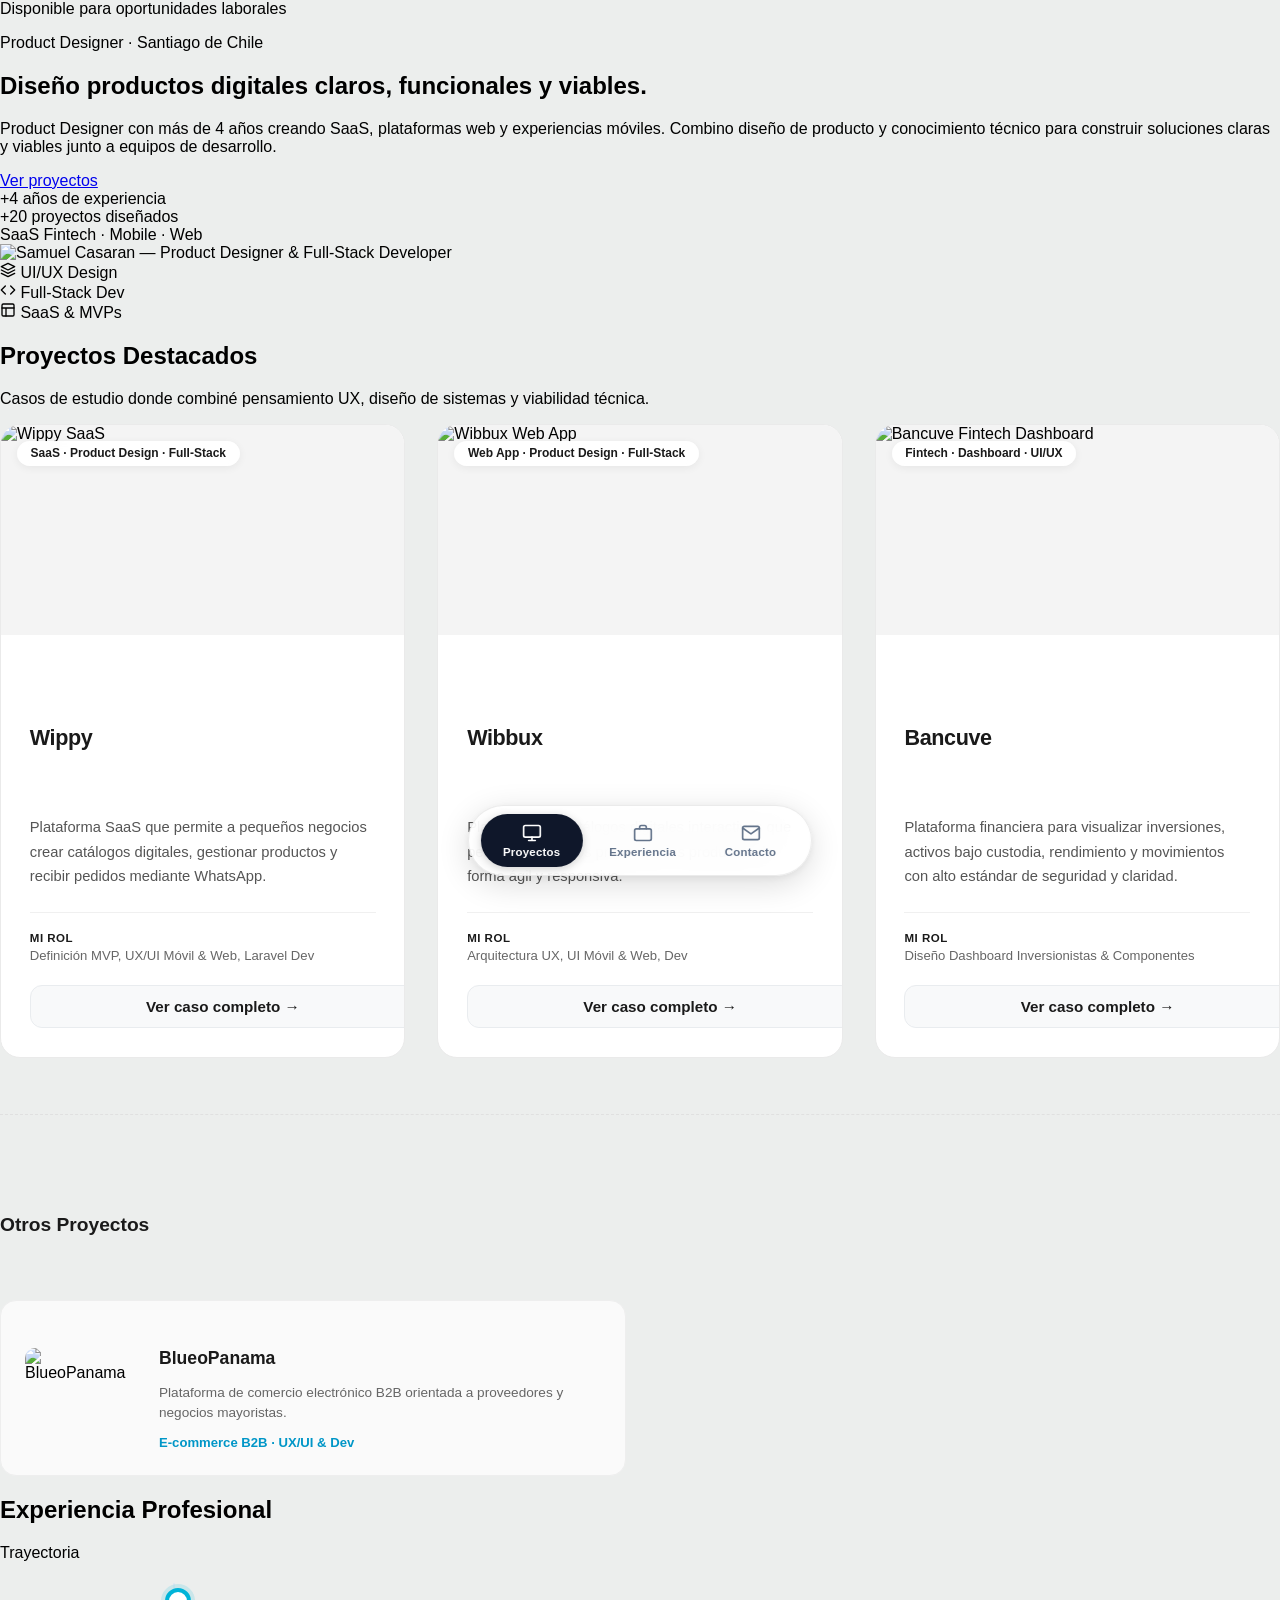
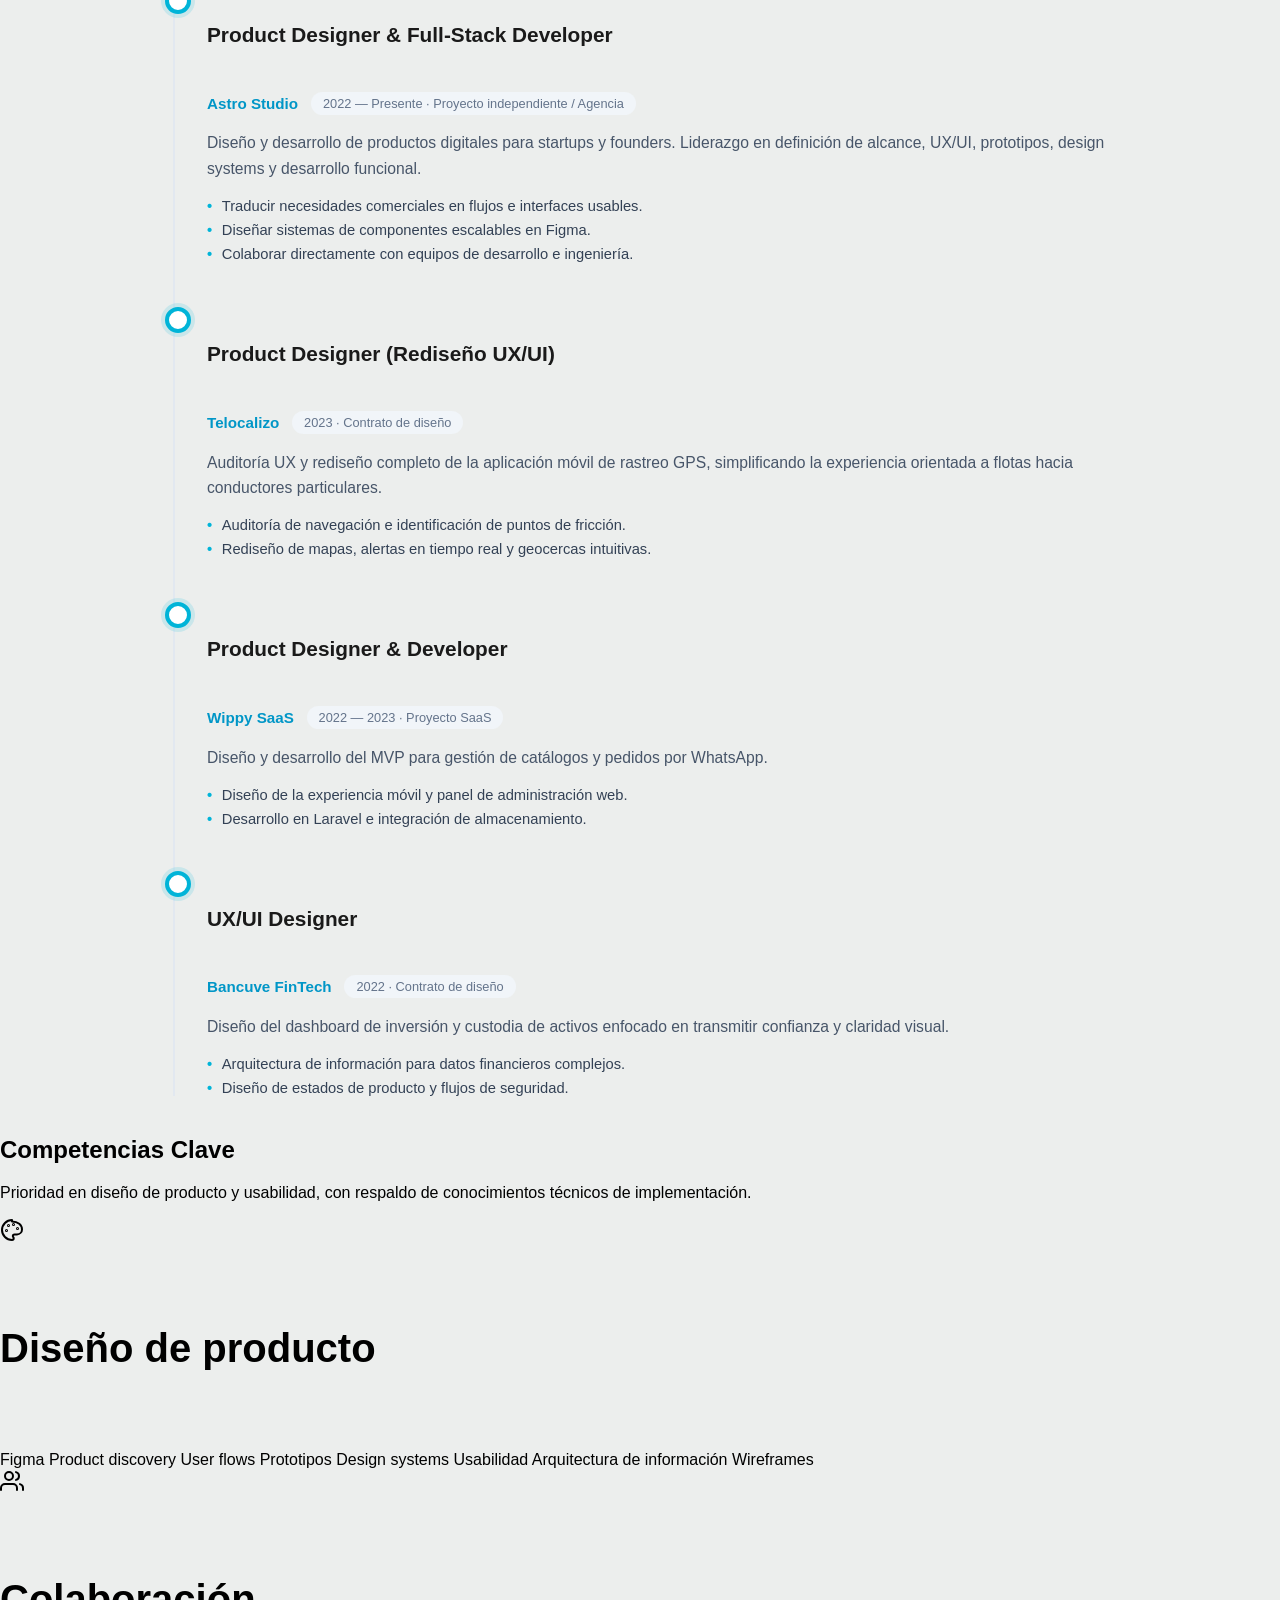
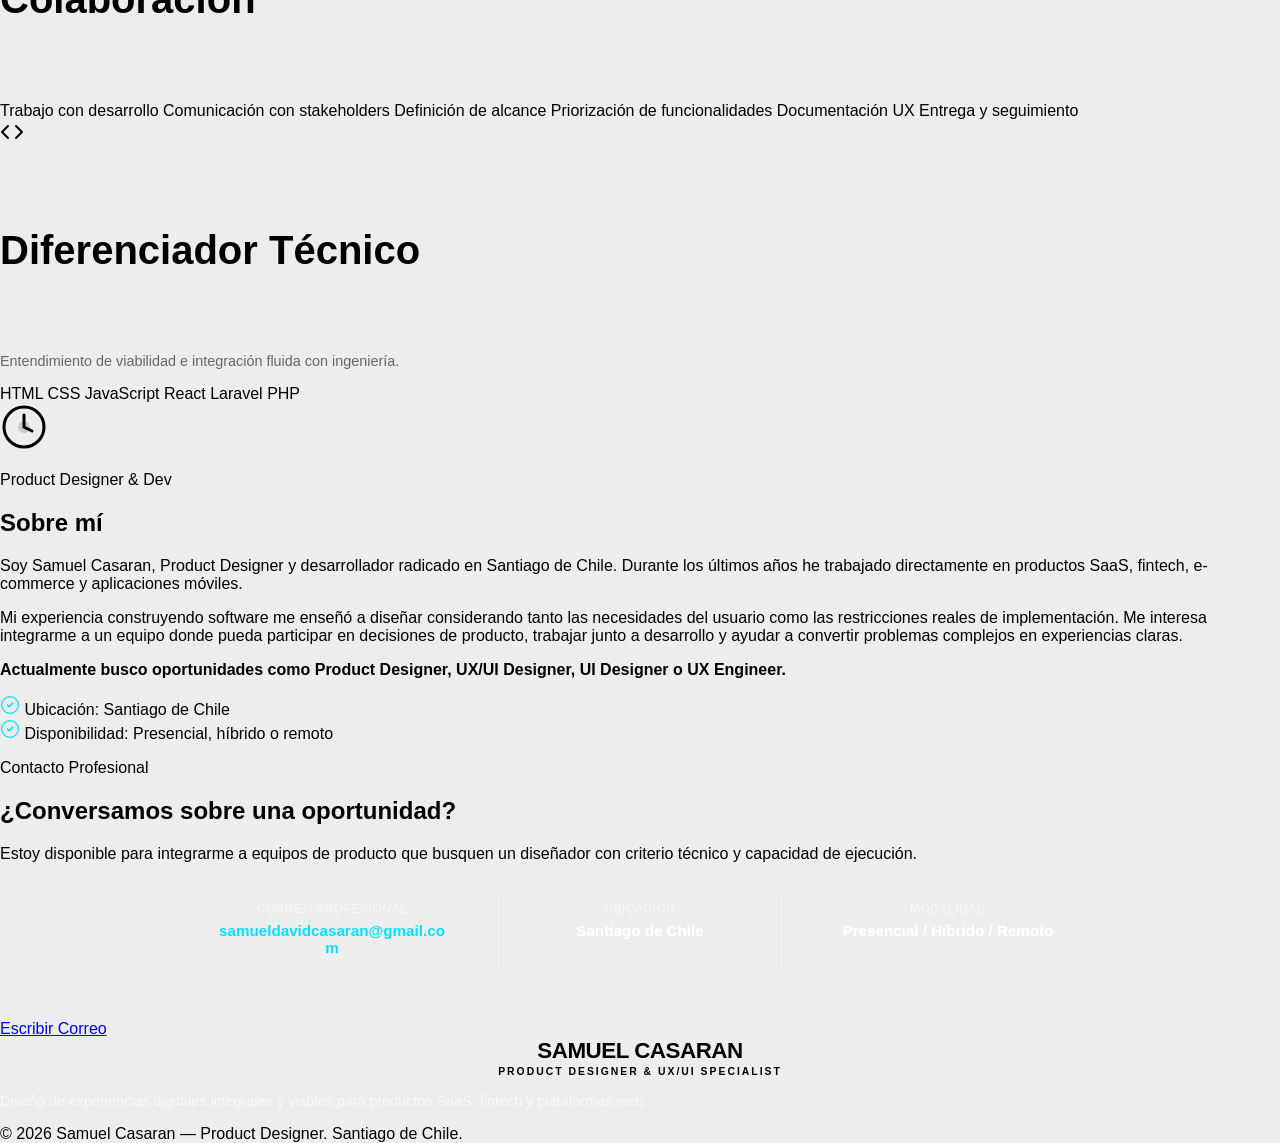
==== commit b90e7c51: "fix: replace Telocalizo with Wibbux based on root home projects" ====
--- a/work/index.html
+++ b/work/index.html
@@ -131,22 +131,22 @@
                 </div>
             </article>
 
-            <!-- CASO 2: Telocalizo -->
+            <!-- CASO 2: Wibbux -->
             <article class="work-project-card">
                 <div class="work-project-cover">
-                    <img src="../assets/img/portfolio/wibbux.png" alt="Telocalizo Mobile App">
-                    <span class="work-project-category">Mobile · UX Audit · Product Redesign</span>
+                    <img src="../assets/img/portfolio/wibbux.png" alt="Wibbux Web App">
+                    <span class="work-project-category">Web App · Product Design · Full‑Stack</span>
                 </div>
                 <div class="work-project-body">
-                    <h3 class="work-project-name">Telocalizo</h3>
-                    <p class="work-project-summary">Rediseño UX/UI de una aplicación de rastreo GPS que necesitaba pasar de una experiencia orientada a flotas a una experiencia más clara para usuarios particulares.</p>
+                    <h3 class="work-project-name">Wibbux</h3>
+                    <p class="work-project-summary">Plataforma de catálogos digitales interactivos que permite a negocios presentar sus productos de forma ágil y responsiva.</p>
                     <div class="work-project-meta">
                         <div class="work-project-role">
                             <span class="role-label">Mi rol</span>
-                            <span>Auditoría UX, Arquitectura, Prototipos Figma</span>
+                            <span>Arquitectura UX, UI Móvil &amp; Web, Dev</span>
                         </div>
                     </div>
-                    <a href="casos/telocalizo/index.html" class="btn-open-case">Ver caso completo →</a>
+                    <a href="casos/wibbux/index.html" class="btn-open-case">Ver caso completo →</a>
                 </div>
             </article>
 
@@ -175,14 +175,6 @@
         <div class="work-secondary-wrapper">
             <h3 class="work-secondary-title">Otros Proyectos</h3>
             <div class="work-secondary-grid">
-                <div class="work-secondary-card">
-                    <img src="../assets/img/portfolio/wibbux.png" alt="Wibbux" class="work-secondary-img">
-                    <div class="work-secondary-info">
-                        <h4>Wibbux</h4>
-                        <p>Plataforma de catálogos digitales interactivos para digitalización comercial inmediata.</p>
-                        <span class="work-secondary-link">Web App · Product Design &amp; Dev</span>
-                    </div>
-                </div>
                 <div class="work-secondary-card">
                     <img src="../assets/img/portfolio/blueo.png" alt="BlueoPanama" class="work-secondary-img">
                     <div class="work-secondary-info">
@@ -491,63 +483,48 @@
 
 
     <!-- ══════════════════════════════════════════ -->
-    <!-- MODAL CASO 2: TELOCALIZO                   -->
-    <!-- ══════════════════════════════════════════ -->
-    <div class="modal-overlay" id="modal-telocalizo" role="dialog" aria-modal="true" aria-labelledby="modal-telocalizo-title">
+    <!-- MODAL CASO 2: WIBBUX                       -->
+    <!-- ══════════════════════════════════════════ -->
+    <div class="modal-overlay" id="modal-wibbux" role="dialog" aria-modal="true" aria-labelledby="modal-wibbux-title">
         <div class="modal-container">
             <header class="modal-header-sticky">
                 <div class="modal-title-group">
-                    <span class="modal-cat-tag">Mobile · UX Audit · Product Redesign</span>
-                    <span class="modal-project-title" id="modal-telocalizo-title">Telocalizo — Rediseño UX App Rastreo GPS</span>
-                </div>
-                <button type="button" onclick="closeCaseModal('modal-telocalizo')" class="modal-close-btn" aria-label="Cerrar modal">✕</button>
+                    <span class="modal-cat-tag">Web App · Product Design · Full‑Stack</span>
+                    <span class="modal-project-title" id="modal-wibbux-title">Wibbux — Catálogos Digitales Interactivos</span>
+                </div>
+                <button type="button" onclick="closeCaseModal('modal-wibbux')" class="modal-close-btn" aria-label="Cerrar modal">✕</button>
             </header>
 
             <div class="modal-body">
                 <div class="case-hero">
-                    <h2>Rediseño UX/UI de aplicación móvil de rastreo GPS enfocada en usuarios particulares</h2>
-                    <p class="case-subtitle">Evolución de un producto técnico pensado para flotas empresariales hacia una experiencia clara, accesible y centrada en la seguridad del vehículo personal.</p>
-                    <a href="casos/telocalizo/index.html" style="display:inline-block;margin-bottom:1.5rem;font-weight:600;color:#0096c7;">Ver en página dedicada (URL compartible) →</a>
+                    <h2>Plataforma de catálogos digitales interactivos para digitalización comercial ágil</h2>
+                    <p class="case-subtitle">Diseño y desarrollo frontend para permitir a negocios exhibir sus productos de forma clara y adaptada a cualquier dispositivo.</p>
+                    <a href="casos/wibbux/index.html" style="display:inline-block;margin-bottom:1.5rem;font-weight:600;color:#0096c7;">Ver en página dedicada (URL compartible) →</a>
                 </div>
 
                 <div class="case-section">
                     <h3>Contexto</h3>
-                    <p>La plataforma original contaba con potentes funciones telemáticas pero una interfaz saturada diseñada para operadores de flotas empresariales. Al expandir el producto hacia conductores particulares, la complejidad causaba confusión e insatisfacción.</p>
+                    <p>Diversos comercios requerían una solución ágil para presentar sus productos mediante catálogos interactivos que pudieran actualizarse fácilmente y compartirse directamente en la web sin fricción de instalación.</p>
                 </div>
 
                 <div class="case-section">
                     <h3>Problema</h3>
-                    <p>Los usuarios no encontraban funciones clave en emergencias (como corte remoto de motor o creación de geocercas) debido a menús anidados y sobrecarga de datos innecesarios en el mapa principal.</p>
+                    <p>Las opciones tradicionales en formato PDF o PDFs estáticos eran pesadas, difíciles de navegar en teléfonos móviles y complejas de mantener al día cuando cambiaban los precios o el inventario.</p>
                 </div>
 
                 <div class="case-section">
                     <h3>Mi Participación</h3>
                     <ul class="case-list">
-                        <li>Auditoría completa de la experiencia UX existente.</li>
-                        <li>Identificación de fricciones y problemas de navegación.</li>
-                        <li>Reorganización de la arquitectura centrada en el vehículo.</li>
-                        <li>Simplificación visual del mapa e indicadores de estado.</li>
-                        <li>Diseño del sistema de alertas en tiempo real.</li>
-                        <li>Rediseño intuitivo del creador de geocercas.</li>
-                        <li>Acceso rápido a acciones de seguridad (corte/reanudación de motor).</li>
-                        <li>Mejora en la visualización de historial de rutas.</li>
-                        <li>Prototipado interactivo de alta fidelidad en Figma.</li>
+                        <li>Arquitectura de información y flujos de navegación.</li>
+                        <li>Diseño de interfaz adaptativa en Figma.</li>
+                        <li>Desarrollo frontend responsivo en JavaScript y React.</li>
+                        <li>Optimización de carga y entrega visual.</li>
                     </ul>
                 </div>
 
-                <div class="case-section">
-                    <h3>Pensamiento de Producto y Decisiones UX</h3>
-                    <p>Se priorizó la velocidad de respuesta en situaciones de estrés. Se movieron las acciones de emergencia a la barra inferior permanente y se rediseñó el mapa para mostrar únicamente información relevante en reposo.</p>
-                </div>
-
                 <div class="case-gallery">
-                    <img src="../../assets/img/portfolio/wibbux.png" alt="Telocalizo Mapa Rediseñado">
-                    <img src="../../assets/img/portfolio/mesaqr.png" alt="Telocalizo Estado del Vehículo">
-                </div>
-
-                <div class="case-section">
-                    <h3>Resultados y Aprendizajes</h3>
-                    <p>La solución propuesta redujo pasos y concentró las acciones principales alrededor del vehículo. La validación cuantitativa quedó planteada como siguiente etapa.</p>
+                    <img src="../../assets/img/portfolio/wibbux.png" alt="Wibbux Vista Principal">
+                    <img src="../../assets/img/portfolio/mesaqr.png" alt="Wibbux Vista Móvil">
                 </div>
             </div>
         </div>
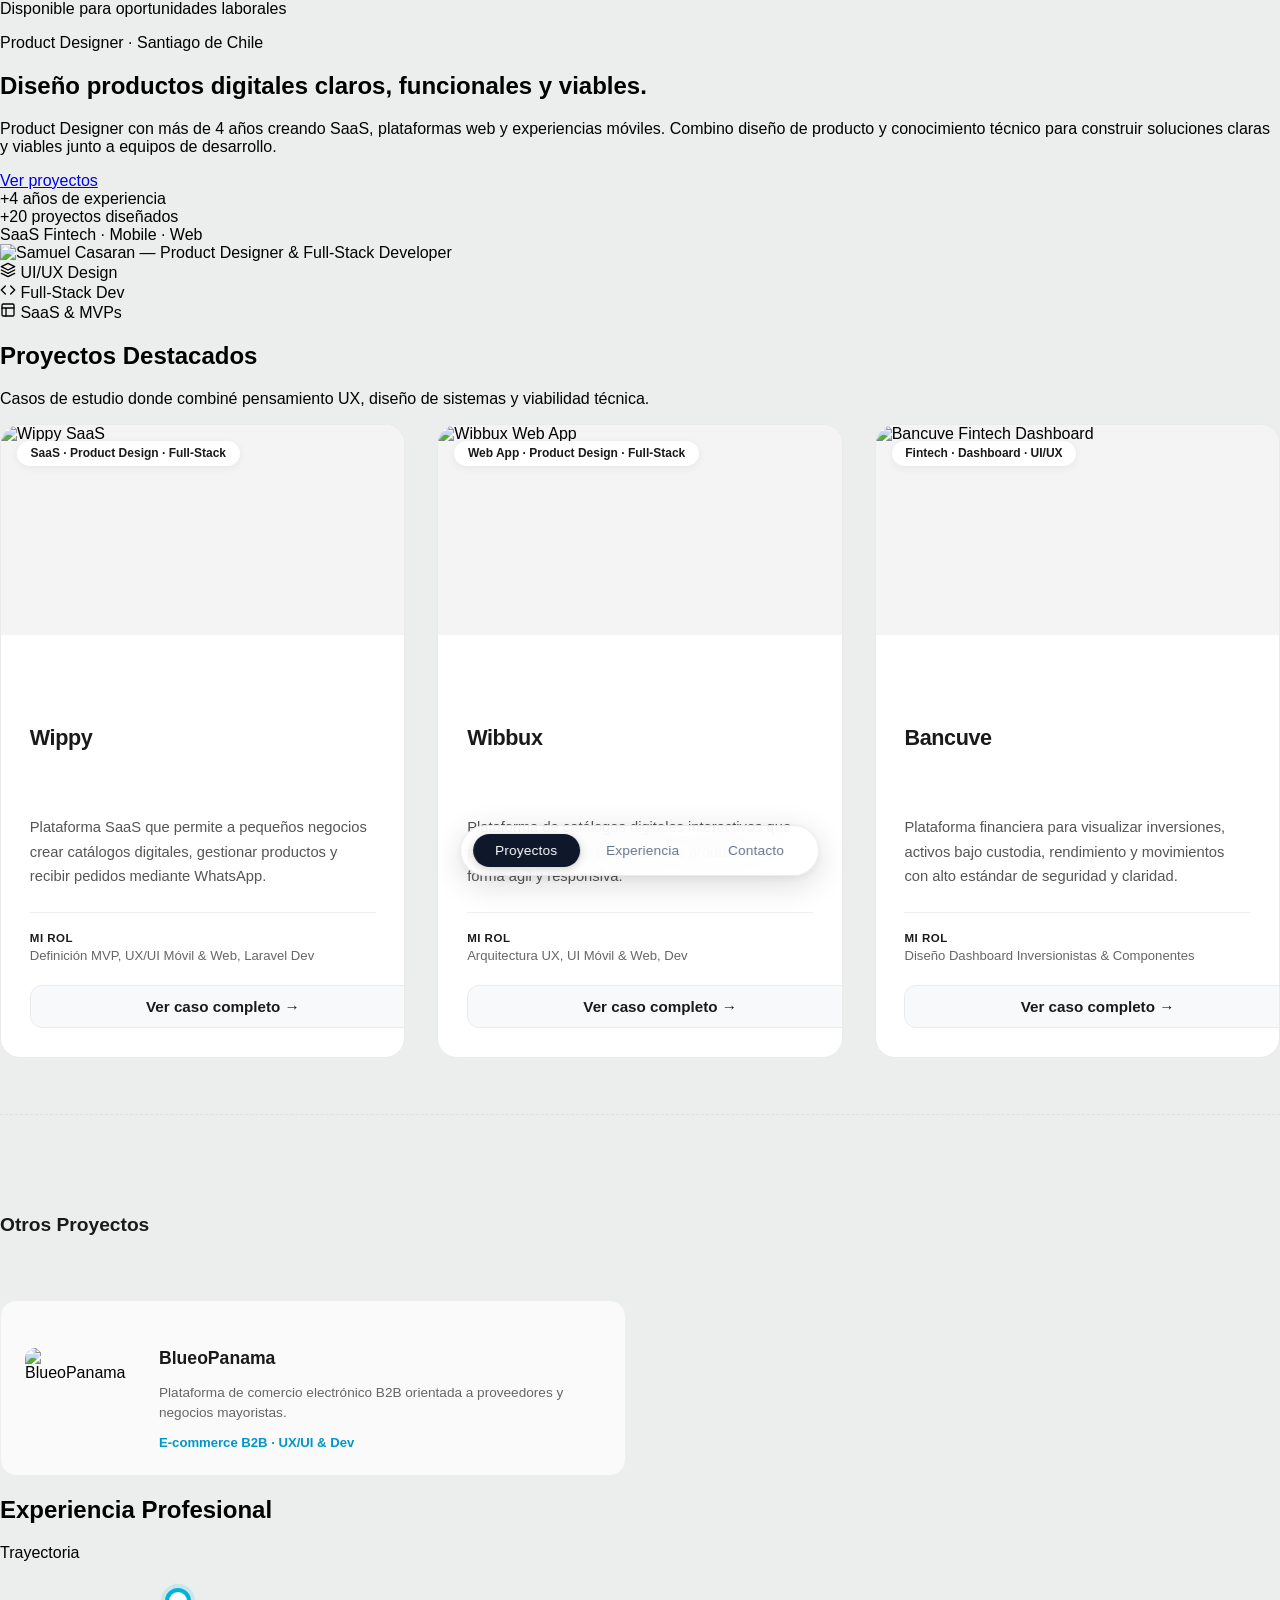
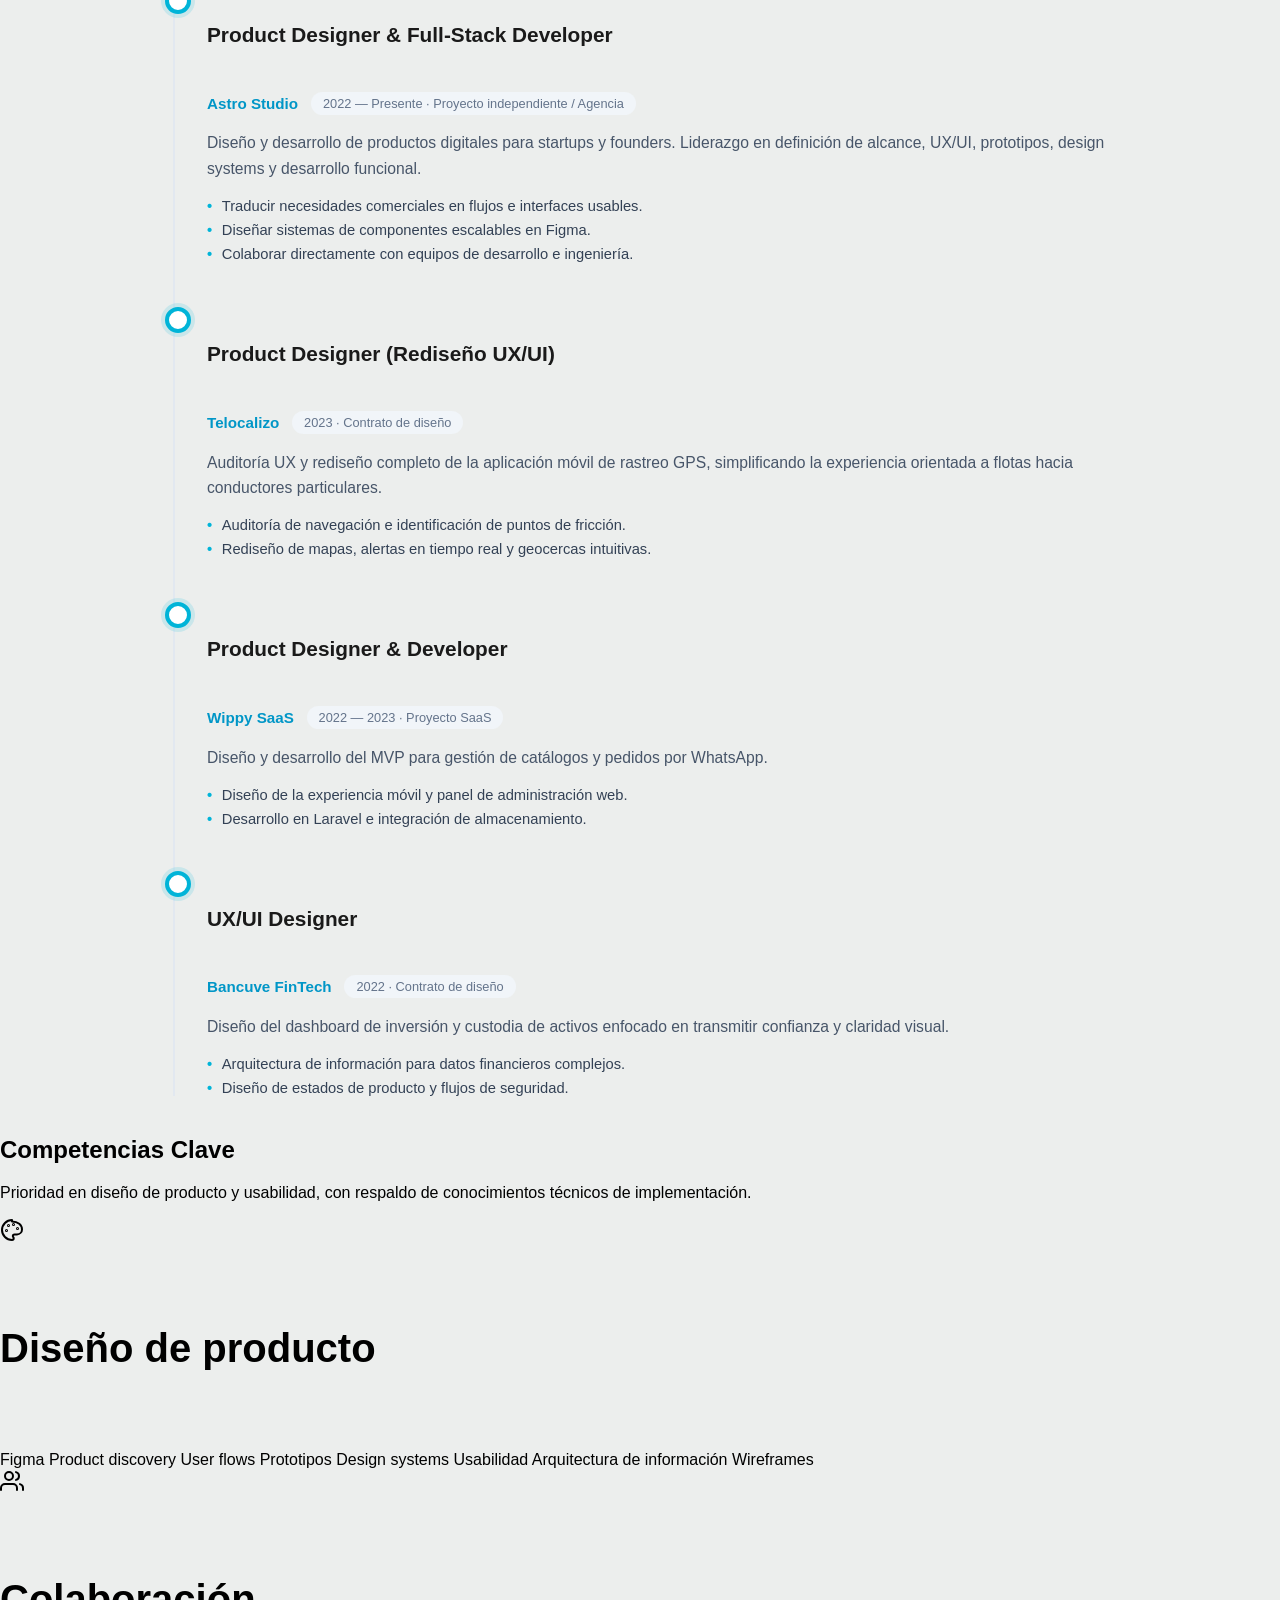
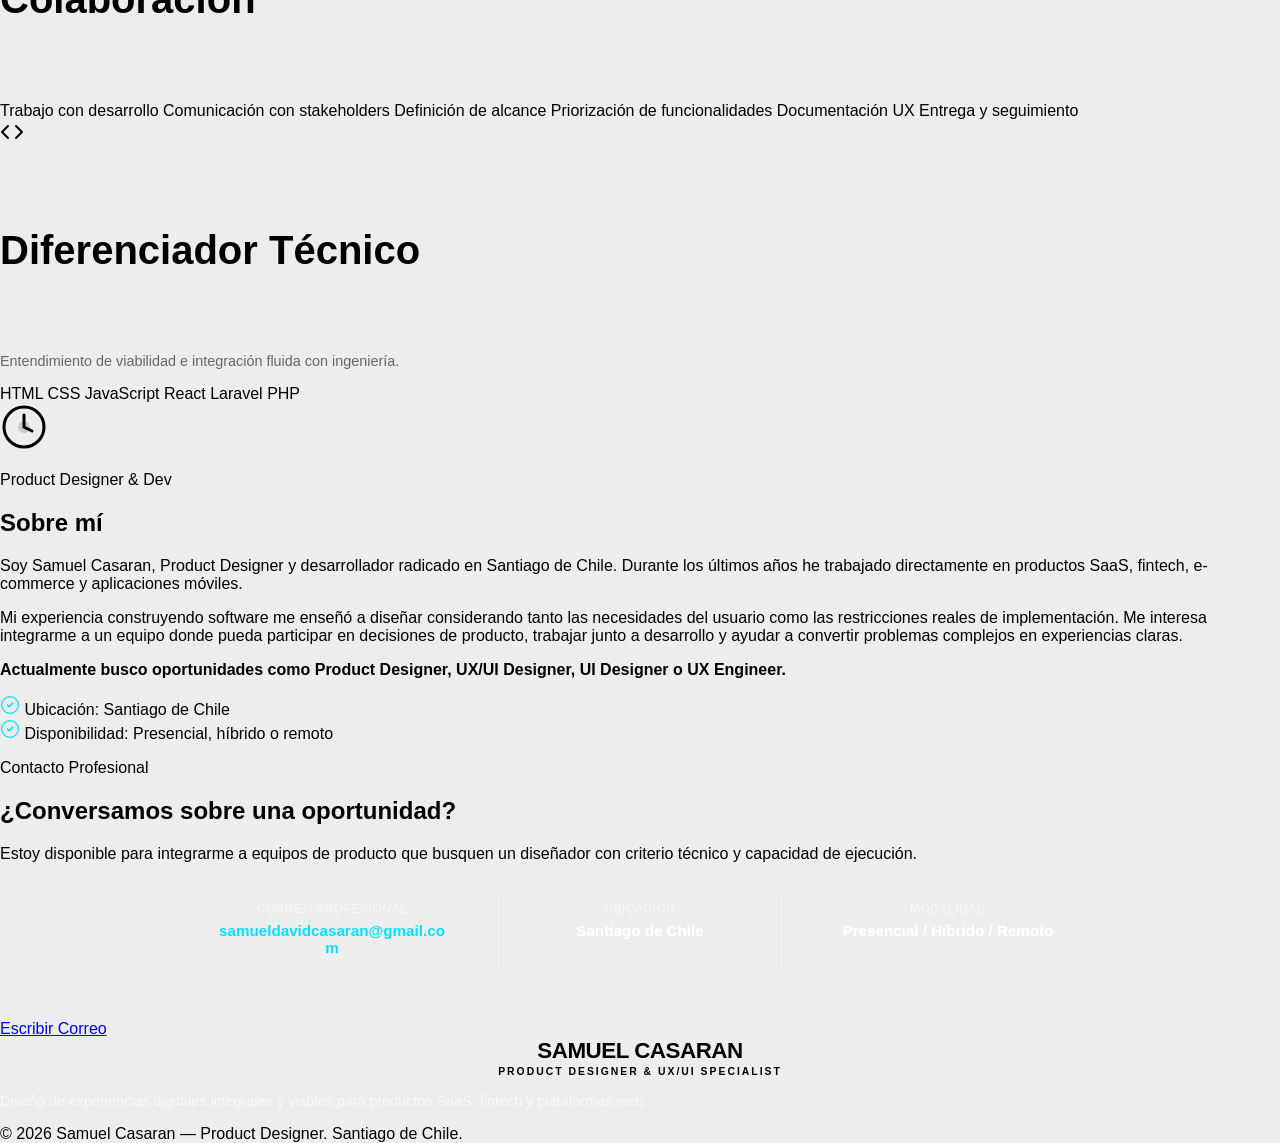
==== commit 96b94f07: "style: remove icons from floating navbar for clean text-only navigation" ====
--- a/work/index.html
+++ b/work/index.html
@@ -381,15 +381,12 @@
     <!-- Floating Navigation Bar -->
     <nav class="floating-navbar">
         <a href="#portfolio" class="nav-item" data-section="portfolio">
-            <svg width="20" height="20" viewBox="0 0 24 24" fill="none" stroke="currentColor" stroke-width="2" stroke-linecap="round" stroke-linejoin="round"><rect x="2" y="3" width="20" height="14" rx="2"/><path d="M8 21h8M12 17v4"/></svg>
             <span>Proyectos</span>
         </a>
         <a href="#experiencia" class="nav-item" data-section="experiencia">
-            <svg width="20" height="20" viewBox="0 0 24 24" fill="none" stroke="currentColor" stroke-width="2" stroke-linecap="round" stroke-linejoin="round"><rect x="2" y="7" width="20" height="14" rx="2"/><path d="M16 7V5a2 2 0 0 0-2-2h-4a2 2 0 0 0-2 2v2"/></svg>
             <span>Experiencia</span>
         </a>
         <a href="#contacto" class="nav-item" data-section="contacto">
-            <svg width="20" height="20" viewBox="0 0 24 24" fill="none" stroke="currentColor" stroke-width="2" stroke-linecap="round" stroke-linejoin="round"><path d="M4 4h16c1.1 0 2 .9 2 2v12c0 1.1-.9 2-2 2H4c-1.1 0-2-.9-2-2V6c0-1.1.9-2 2-2z"/><polyline points="22,6 12,13 2,6"/></svg>
             <span>Contacto</span>
         </a>
     </nav>
--- a/work/assets/css/work.css
+++ b/work/assets/css/work.css
@@ -22,27 +22,21 @@
 }
 
 .floating-navbar .nav-item {
-    display: flex;
-    flex-direction: column;
-    align-items: center;
-    gap: 0.22rem;
-    padding: 0.55rem 1.4rem;
+    display: inline-flex;
+    align-items: center;
+    justify-content: center;
+    padding: 0.6rem 1.4rem;
     border-radius: 100px;
     text-decoration: none;
     color: #64748b;
-    font-size: 0.72rem;
-    font-weight: 600;
+    font-size: 0.85rem;
+    font-weight: 500;
     letter-spacing: 0.2px;
     transition: all 0.2s ease;
     white-space: nowrap;
     line-height: 1;
 }
 
-.floating-navbar .nav-item svg {
-    transition: all 0.2s ease;
-    stroke: currentColor;
-}
-
 .floating-navbar .nav-item:hover {
     color: #0f172a;
     background: rgba(0, 0, 0, 0.04);
@@ -52,10 +46,6 @@
     background: #0f172a;
     color: #ffffff;
     box-shadow: 0 2px 8px rgba(0, 0, 0, 0.18);
-}
-
-.floating-navbar .nav-item.active svg {
-    stroke: #ffffff;
 }
 
 /* Prevent footer from hiding under floating tab bar */
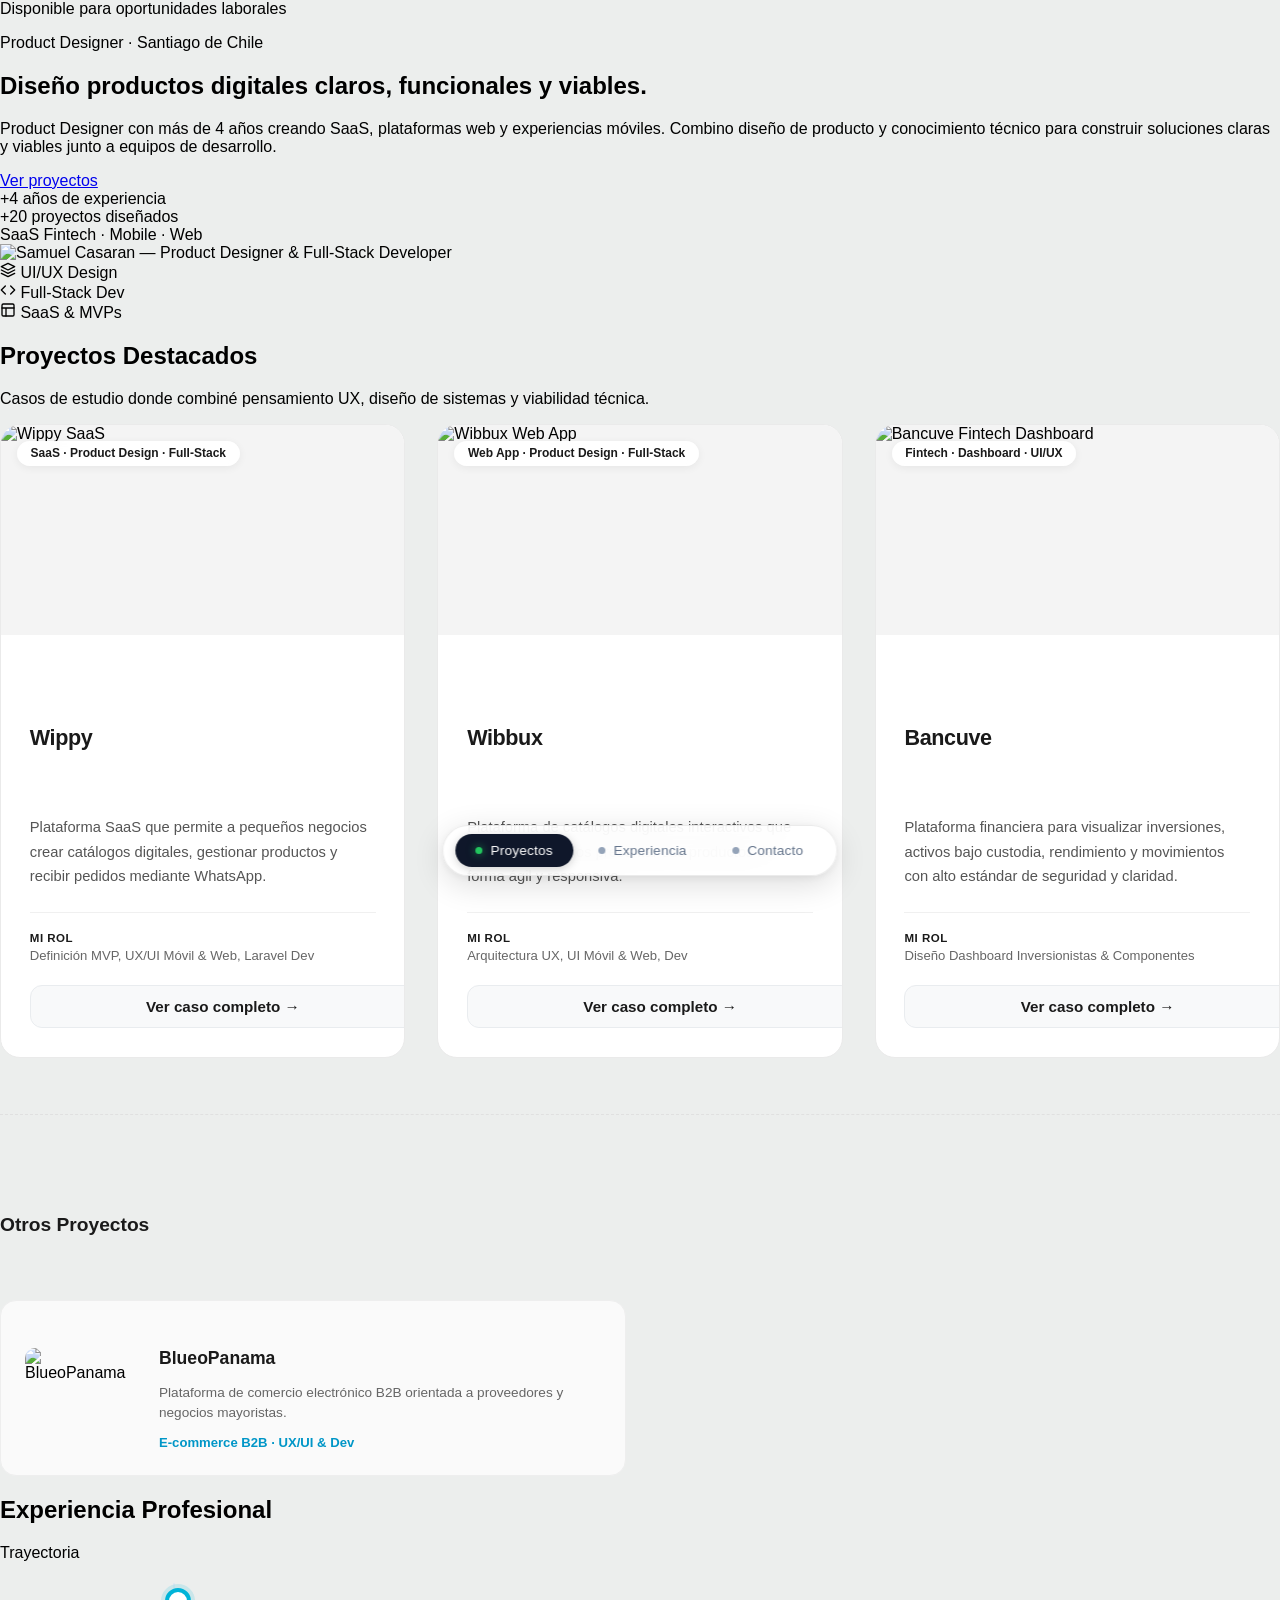
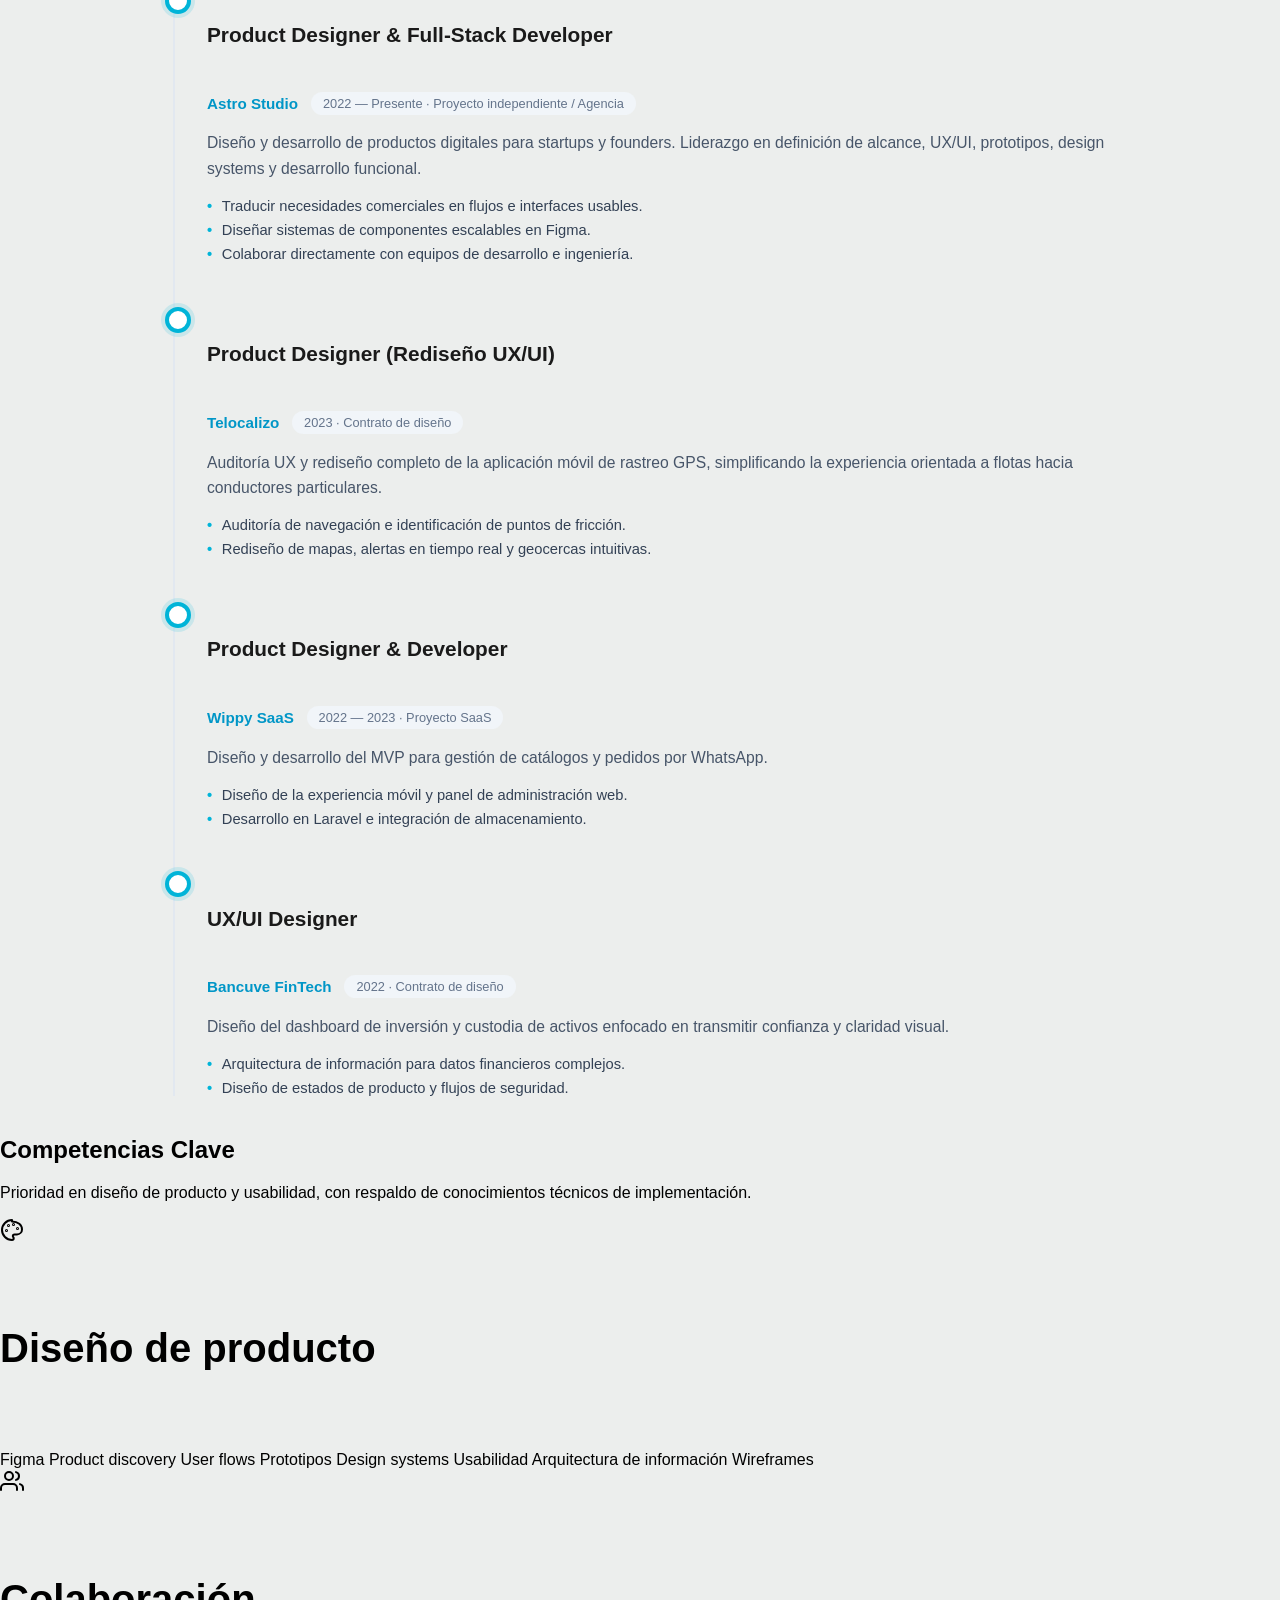
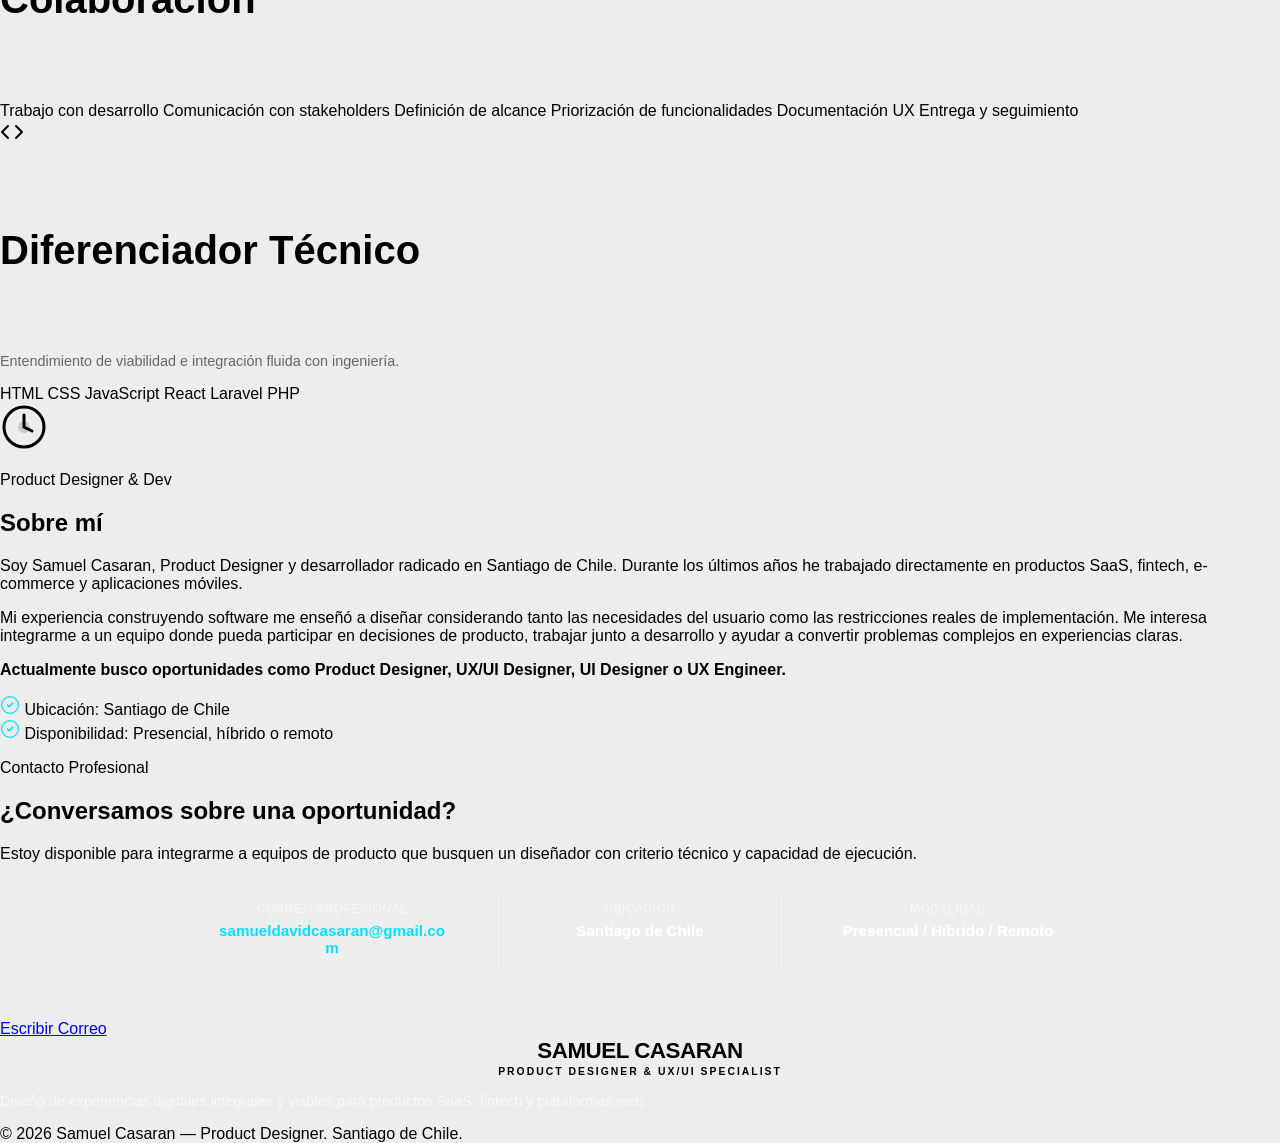
==== commit 196896ce: "feat: add pulsing green status dot and scroll spy to floating navbar" ====
--- a/work/index.html
+++ b/work/index.html
@@ -380,13 +380,16 @@
 
     <!-- Floating Navigation Bar -->
     <nav class="floating-navbar">
-        <a href="#portfolio" class="nav-item" data-section="portfolio">
+        <a href="#portfolio" class="nav-item active" data-section="portfolio">
+            <span class="nav-dot"></span>
             <span>Proyectos</span>
         </a>
         <a href="#experiencia" class="nav-item" data-section="experiencia">
+            <span class="nav-dot"></span>
             <span>Experiencia</span>
         </a>
         <a href="#contacto" class="nav-item" data-section="contacto">
+            <span class="nav-dot"></span>
             <span>Contacto</span>
         </a>
     </nav>
--- a/work/assets/css/work.css
+++ b/work/assets/css/work.css
@@ -25,7 +25,8 @@
     display: inline-flex;
     align-items: center;
     justify-content: center;
-    padding: 0.6rem 1.4rem;
+    gap: 0.5rem;
+    padding: 0.6rem 1.3rem;
     border-radius: 100px;
     text-decoration: none;
     color: #64748b;
@@ -35,6 +36,25 @@
     transition: all 0.2s ease;
     white-space: nowrap;
     line-height: 1;
+}
+
+.floating-navbar .nav-dot {
+    width: 7px;
+    height: 7px;
+    border-radius: 50%;
+    background: #94a3b8;
+    transition: all 0.25s ease;
+}
+
+.floating-navbar .nav-item.active .nav-dot {
+    background: #22c55e;
+    box-shadow: 0 0 8px rgba(34, 197, 94, 0.7);
+    animation: pulse-dot 2s ease-in-out infinite;
+}
+
+@keyframes pulse-dot {
+    0%, 100% { opacity: 1; transform: scale(1); }
+    50%       { opacity: 0.4; transform: scale(0.75); }
 }
 
 .floating-navbar .nav-item:hover {
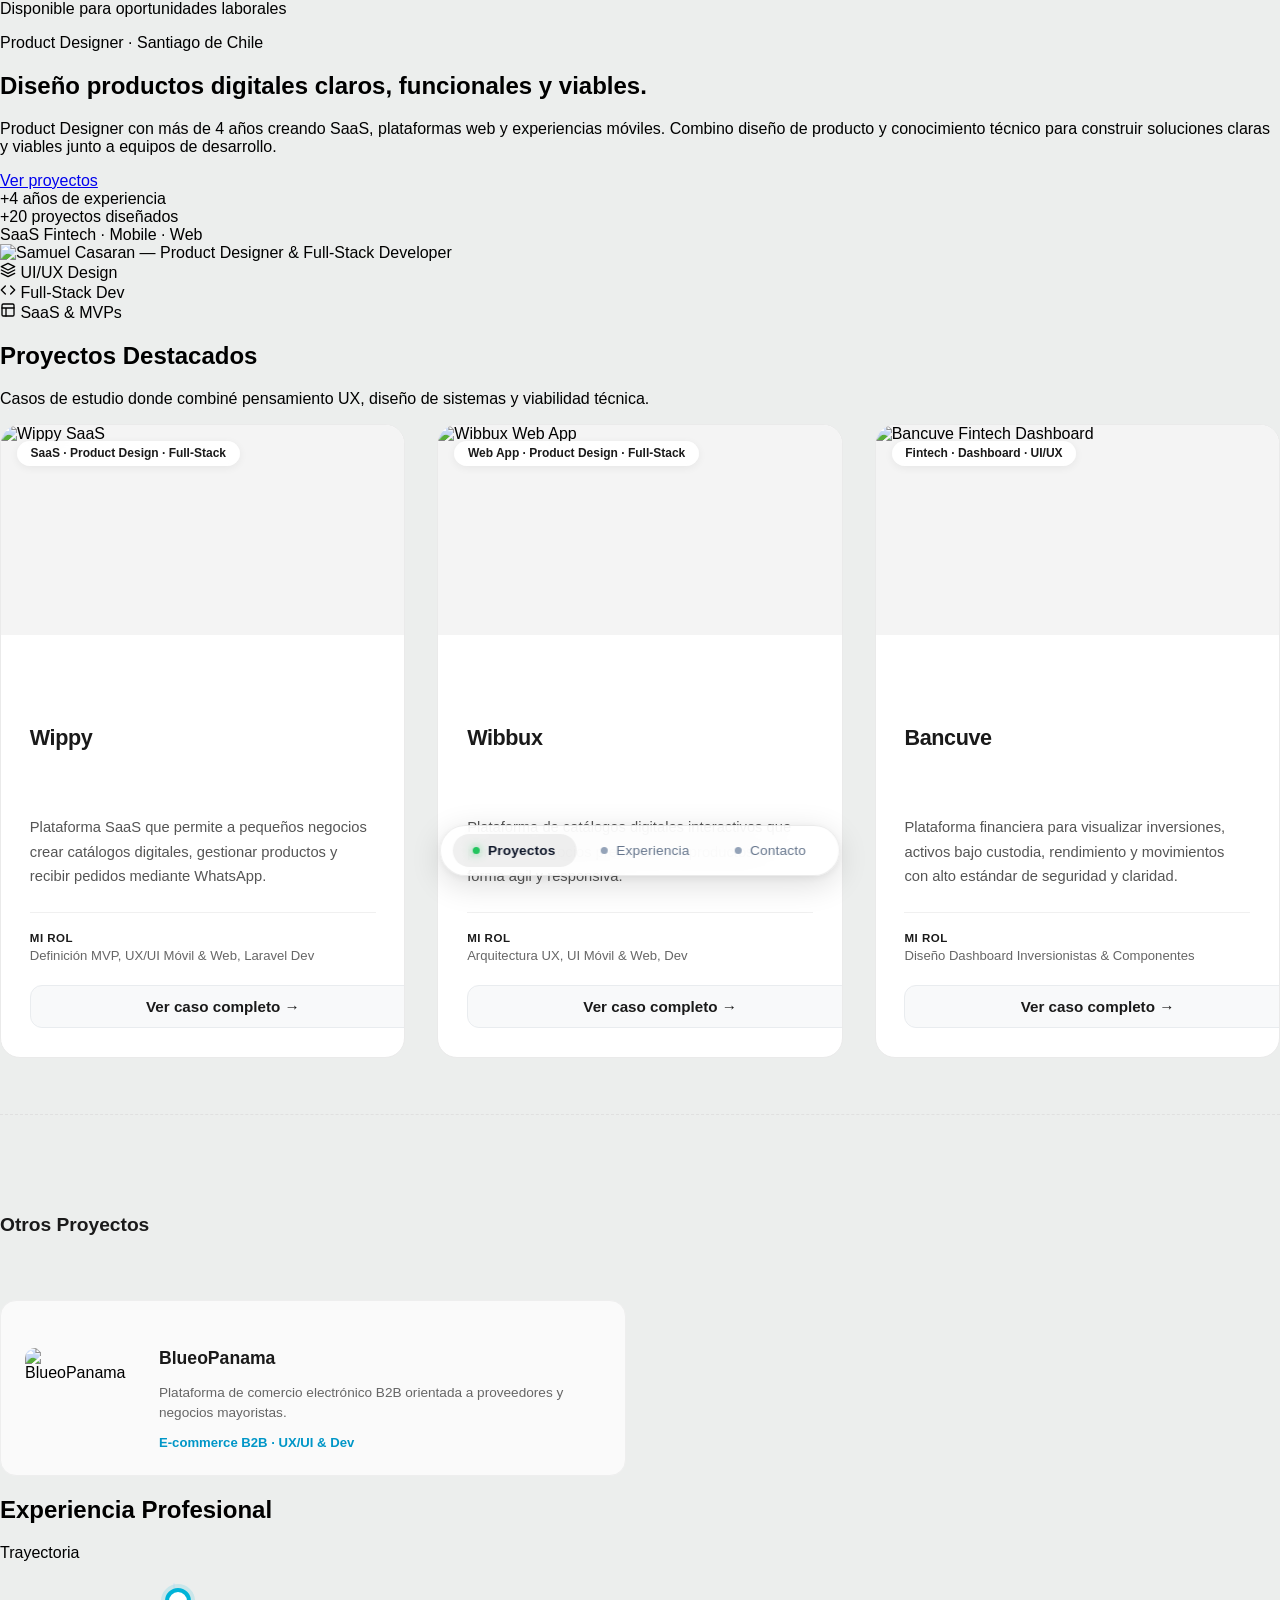
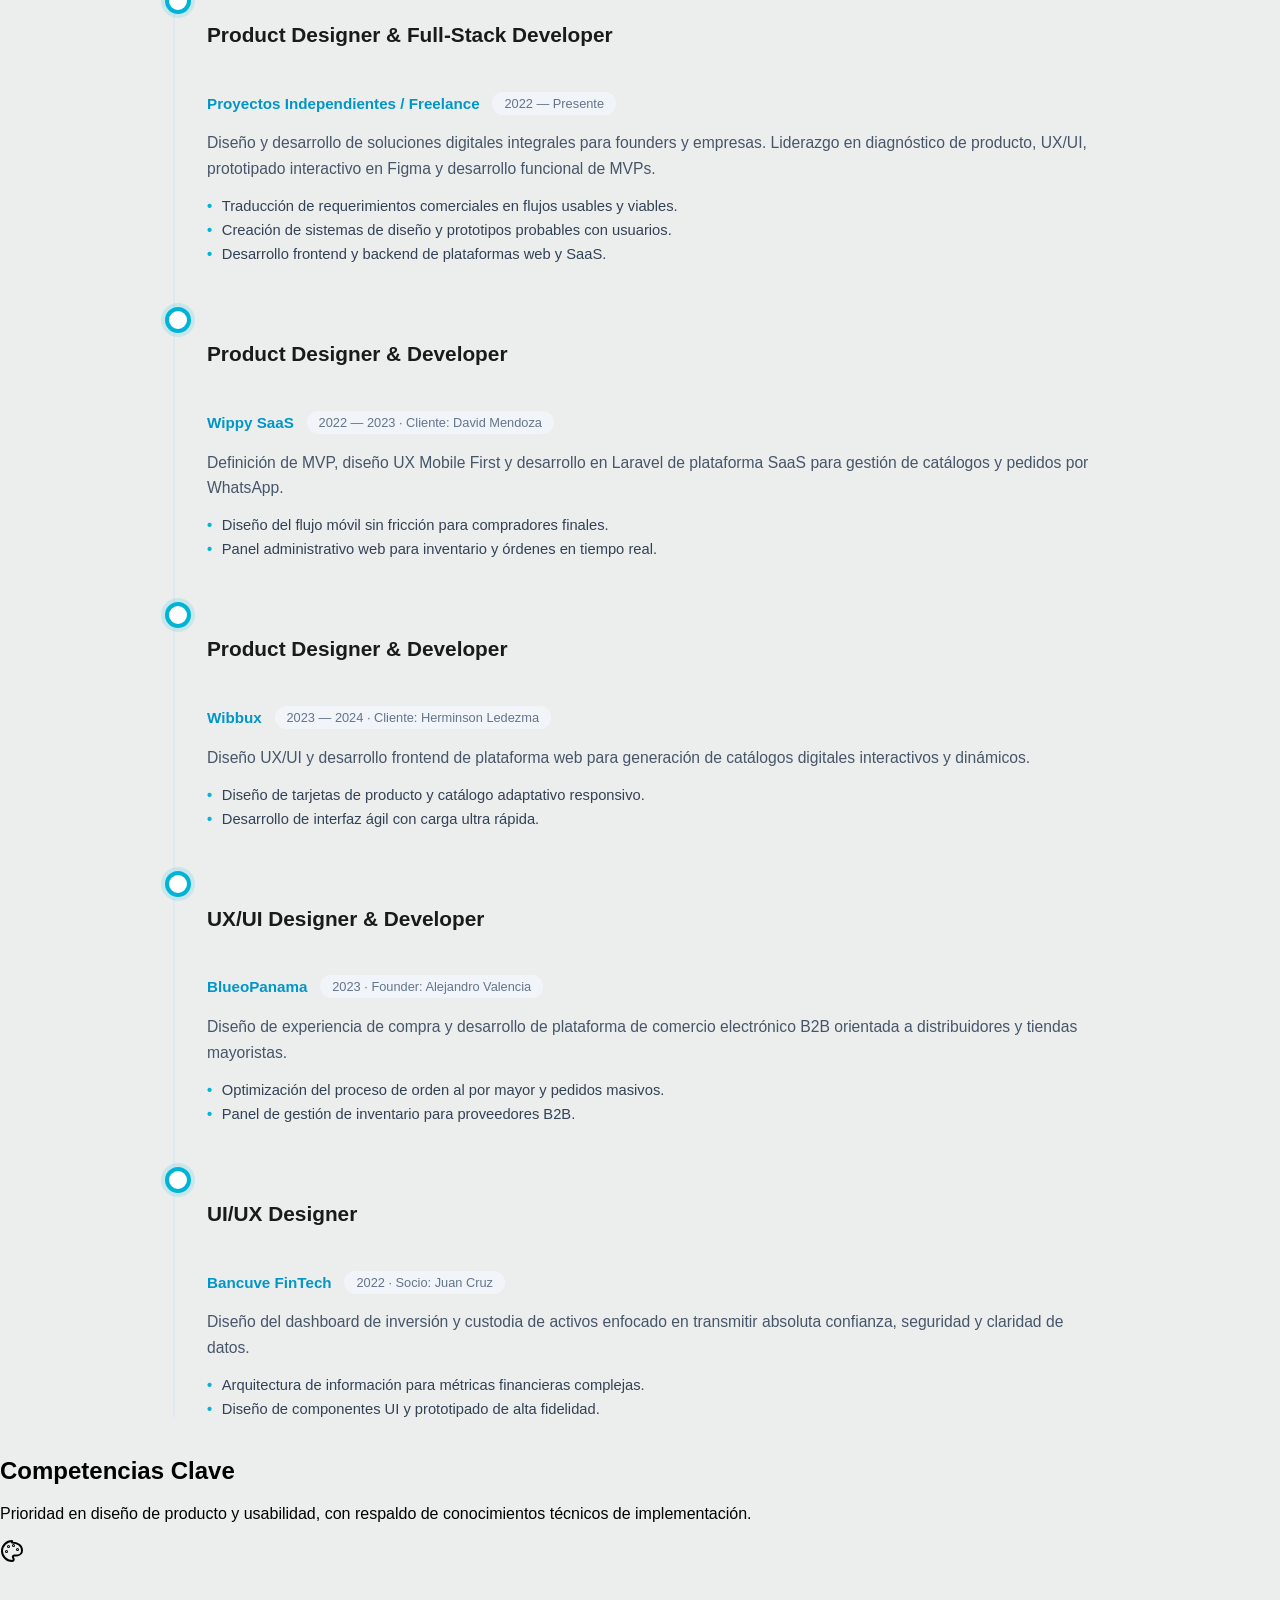
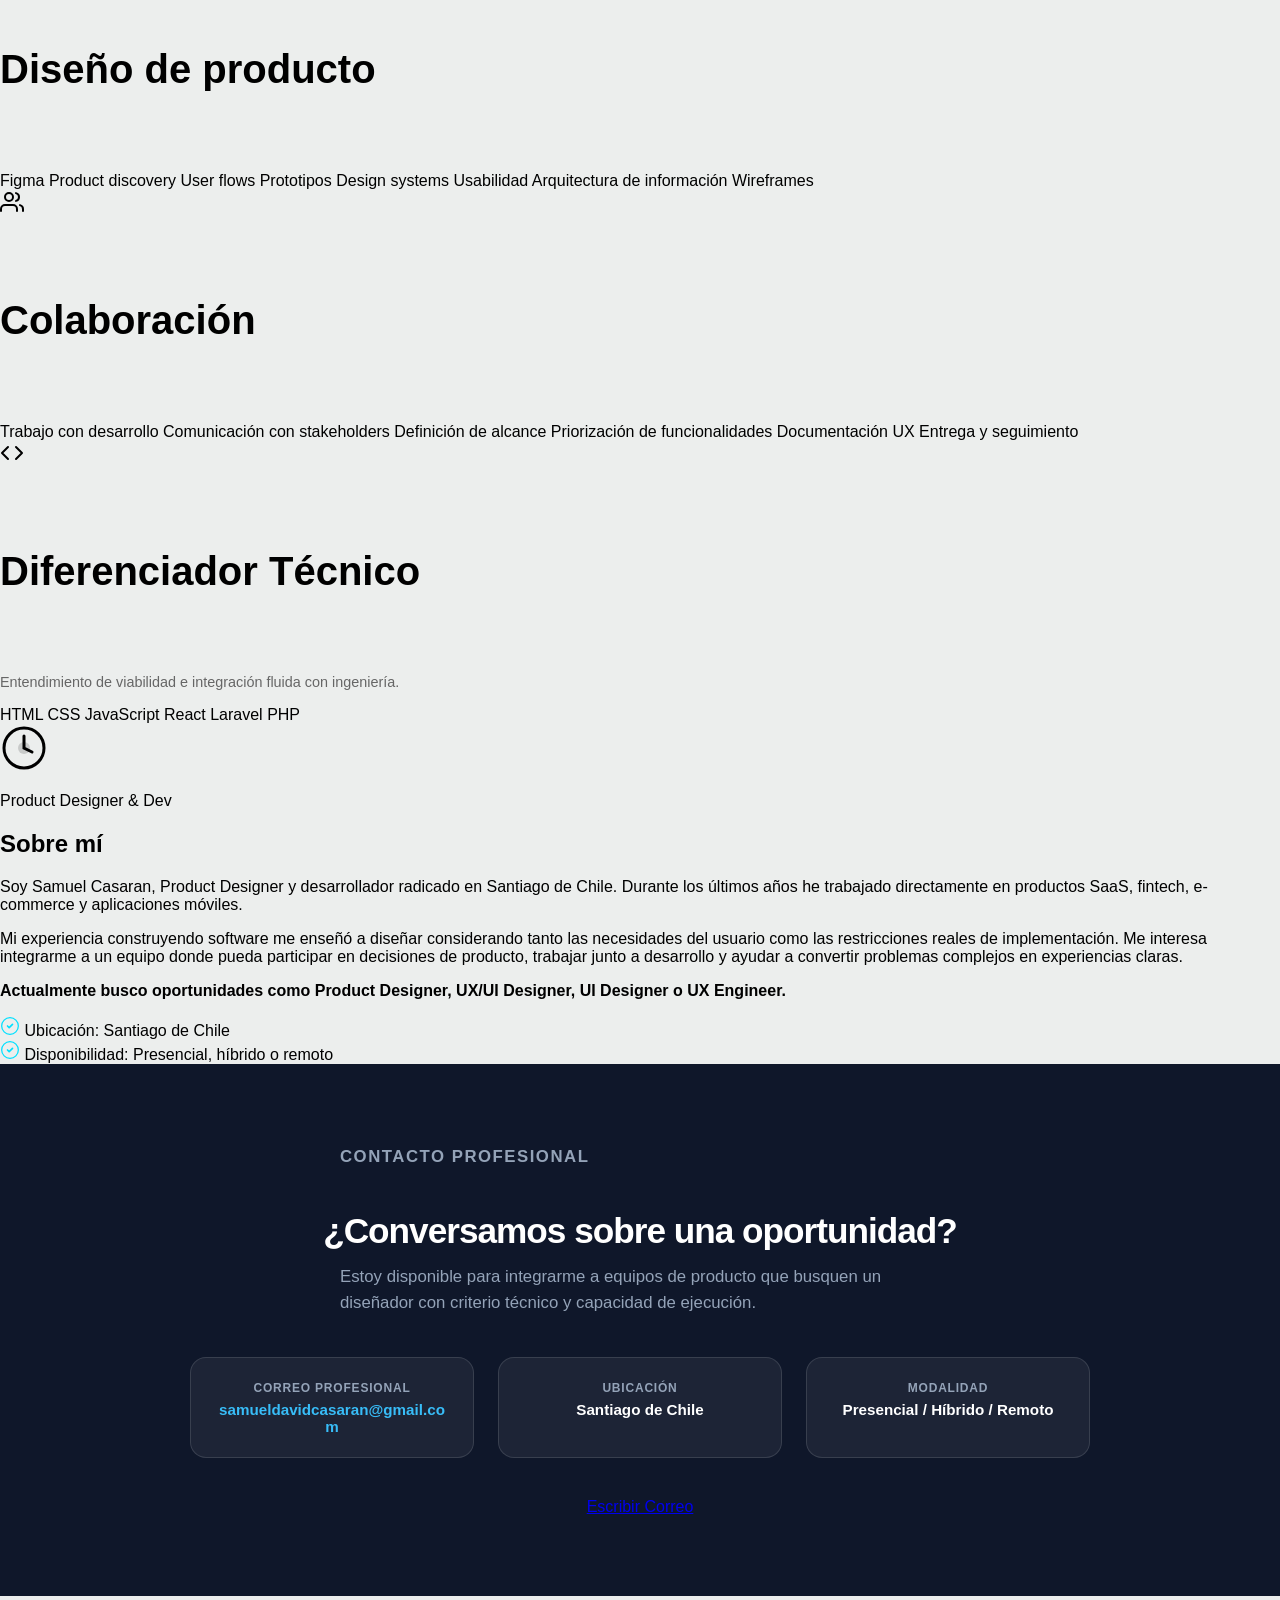
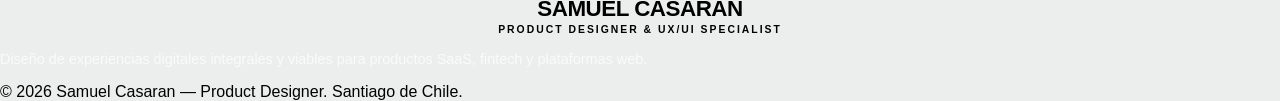
==== commit 43550ca6: "fix: update experience timeline to match real home projects and clients" ====
--- a/work/index.html
+++ b/work/index.html
@@ -201,28 +201,14 @@
                 <div class="timeline-dot"></div>
                 <h3 class="timeline-role">Product Designer &amp; Full‑Stack Developer</h3>
                 <div class="timeline-company">
-                    <span>Astro Studio</span>
-                    <span class="timeline-date">2022 — Presente · Proyecto independiente / Agencia</span>
-                </div>
-                <p class="timeline-desc">Diseño y desarrollo de productos digitales para startups y founders. Liderazgo en definición de alcance, UX/UI, prototipos, design systems y desarrollo funcional.</p>
+                    <span>Proyectos Independientes / Freelance</span>
+                    <span class="timeline-date">2022 — Presente</span>
+                </div>
+                <p class="timeline-desc">Diseño y desarrollo de soluciones digitales integrales para founders y empresas. Liderazgo en diagnóstico de producto, UX/UI, prototipado interactivo en Figma y desarrollo funcional de MVPs.</p>
                 <ul class="timeline-tasks">
-                    <li>Traducir necesidades comerciales en flujos e interfaces usables.</li>
-                    <li>Diseñar sistemas de componentes escalables en Figma.</li>
-                    <li>Colaborar directamente con equipos de desarrollo e ingeniería.</li>
-                </ul>
-            </div>
-
-            <div class="timeline-item">
-                <div class="timeline-dot"></div>
-                <h3 class="timeline-role">Product Designer (Rediseño UX/UI)</h3>
-                <div class="timeline-company">
-                    <span>Telocalizo</span>
-                    <span class="timeline-date">2023 · Contrato de diseño</span>
-                </div>
-                <p class="timeline-desc">Auditoría UX y rediseño completo de la aplicación móvil de rastreo GPS, simplificando la experiencia orientada a flotas hacia conductores particulares.</p>
-                <ul class="timeline-tasks">
-                    <li>Auditoría de navegación e identificación de puntos de fricción.</li>
-                    <li>Rediseño de mapas, alertas en tiempo real y geocercas intuitivas.</li>
+                    <li>Traducción de requerimientos comerciales en flujos usables y viables.</li>
+                    <li>Creación de sistemas de diseño y prototipos probables con usuarios.</li>
+                    <li>Desarrollo frontend y backend de plataformas web y SaaS.</li>
                 </ul>
             </div>
 
@@ -231,26 +217,54 @@
                 <h3 class="timeline-role">Product Designer &amp; Developer</h3>
                 <div class="timeline-company">
                     <span>Wippy SaaS</span>
-                    <span class="timeline-date">2022 — 2023 · Proyecto SaaS</span>
-                </div>
-                <p class="timeline-desc">Diseño y desarrollo del MVP para gestión de catálogos y pedidos por WhatsApp.</p>
+                    <span class="timeline-date">2022 — 2023 · Cliente: David Mendoza</span>
+                </div>
+                <p class="timeline-desc">Definición de MVP, diseño UX Mobile First y desarrollo en Laravel de plataforma SaaS para gestión de catálogos y pedidos por WhatsApp.</p>
                 <ul class="timeline-tasks">
-                    <li>Diseño de la experiencia móvil y panel de administración web.</li>
-                    <li>Desarrollo en Laravel e integración de almacenamiento.</li>
+                    <li>Diseño del flujo móvil sin fricción para compradores finales.</li>
+                    <li>Panel administrativo web para inventario y órdenes en tiempo real.</li>
                 </ul>
             </div>
 
             <div class="timeline-item">
                 <div class="timeline-dot"></div>
-                <h3 class="timeline-role">UX/UI Designer</h3>
+                <h3 class="timeline-role">Product Designer &amp; Developer</h3>
+                <div class="timeline-company">
+                    <span>Wibbux</span>
+                    <span class="timeline-date">2023 — 2024 · Cliente: Herminson Ledezma</span>
+                </div>
+                <p class="timeline-desc">Diseño UX/UI y desarrollo frontend de plataforma web para generación de catálogos digitales interactivos y dinámicos.</p>
+                <ul class="timeline-tasks">
+                    <li>Diseño de tarjetas de producto y catálogo adaptativo responsivo.</li>
+                    <li>Desarrollo de interfaz ágil con carga ultra rápida.</li>
+                </ul>
+            </div>
+
+            <div class="timeline-item">
+                <div class="timeline-dot"></div>
+                <h3 class="timeline-role">UX/UI Designer &amp; Developer</h3>
+                <div class="timeline-company">
+                    <span>BlueoPanama</span>
+                    <span class="timeline-date">2023 · Founder: Alejandro Valencia</span>
+                </div>
+                <p class="timeline-desc">Diseño de experiencia de compra y desarrollo de plataforma de comercio electrónico B2B orientada a distribuidores y tiendas mayoristas.</p>
+                <ul class="timeline-tasks">
+                    <li>Optimización del proceso de orden al por mayor y pedidos masivos.</li>
+                    <li>Panel de gestión de inventario para proveedores B2B.</li>
+                </ul>
+            </div>
+
+            <div class="timeline-item">
+                <div class="timeline-dot"></div>
+                <h3 class="timeline-role">UI/UX Designer</h3>
                 <div class="timeline-company">
                     <span>Bancuve FinTech</span>
-                    <span class="timeline-date">2022 · Contrato de diseño</span>
-                </div>
-                <p class="timeline-desc">Diseño del dashboard de inversión y custodia de activos enfocado en transmitir confianza y claridad visual.</p>
+                    <span class="timeline-date">2022 · Socio: Juan Cruz</span>
+                </div>
+                <p class="timeline-desc">Diseño del dashboard de inversión y custodia de activos enfocado en transmitir absoluta confianza, seguridad y claridad de datos.</p>
                 <ul class="timeline-tasks">
-                    <li>Arquitectura de información para datos financieros complejos.</li>
-                    <li>Diseño de estados de producto y flujos de seguridad.</li>
+                    <li>Arquitectura de información para métricas financieras complejas.</li>
+                    <li>Diseño de componentes UI y prototipado de alta fidelidad.</li>
                 </ul>
             </div>
 
--- a/work/assets/css/work.css
+++ b/work/assets/css/work.css
@@ -63,9 +63,9 @@
 }
 
 .floating-navbar .nav-item.active {
-    background: #0f172a;
-    color: #ffffff;
-    box-shadow: 0 2px 8px rgba(0, 0, 0, 0.18);
+    background: rgba(0, 0, 0, 0.06);
+    color: #0f172a;
+    font-weight: 600;
 }
 
 /* Prevent footer from hiding under floating tab bar */
@@ -866,6 +866,37 @@
 }
 
 /* ── Contacto Section ── */
+.cta-final {
+    background: #0f172a !important;
+    padding: 5rem 2rem;
+    text-align: center;
+}
+
+.cta-final-eyebrow {
+    font-size: 0.8rem;
+    font-weight: 600;
+    color: #00b4d8 !important;
+    text-transform: uppercase;
+    letter-spacing: 1.5px;
+    margin-bottom: 0.5rem;
+}
+
+.cta-final h2 {
+    font-size: 2.2rem;
+    font-weight: 700;
+    color: #ffffff !important;
+    letter-spacing: -1px;
+    margin-bottom: 0.8rem;
+}
+
+.cta-final p {
+    font-size: 1.05rem;
+    color: #94a3b8 !important;
+    max-width: 600px;
+    margin: 0 auto 2.5rem;
+    line-height: 1.6;
+}
+
 .contact-grid {
     display: grid;
     grid-template-columns: repeat(3, 1fr);
@@ -884,21 +915,22 @@
 
 .contact-card-label {
     font-size: 0.75rem;
-    color: rgba(255, 255, 255, 0.6);
+    color: #94a3b8 !important;
     text-transform: uppercase;
-    letter-spacing: 0.5px;
+    letter-spacing: 0.8px;
     margin-bottom: 0.4rem;
+    font-weight: 600;
 }
 
 .contact-card-val {
     font-size: 0.95rem;
     font-weight: 600;
-    color: #ffffff;
+    color: #ffffff !important;
     word-break: break-word;
 }
 
 .contact-card-val a {
-    color: #00e0ff;
+    color: #38bdf8 !important;
     text-decoration: none;
 }
 
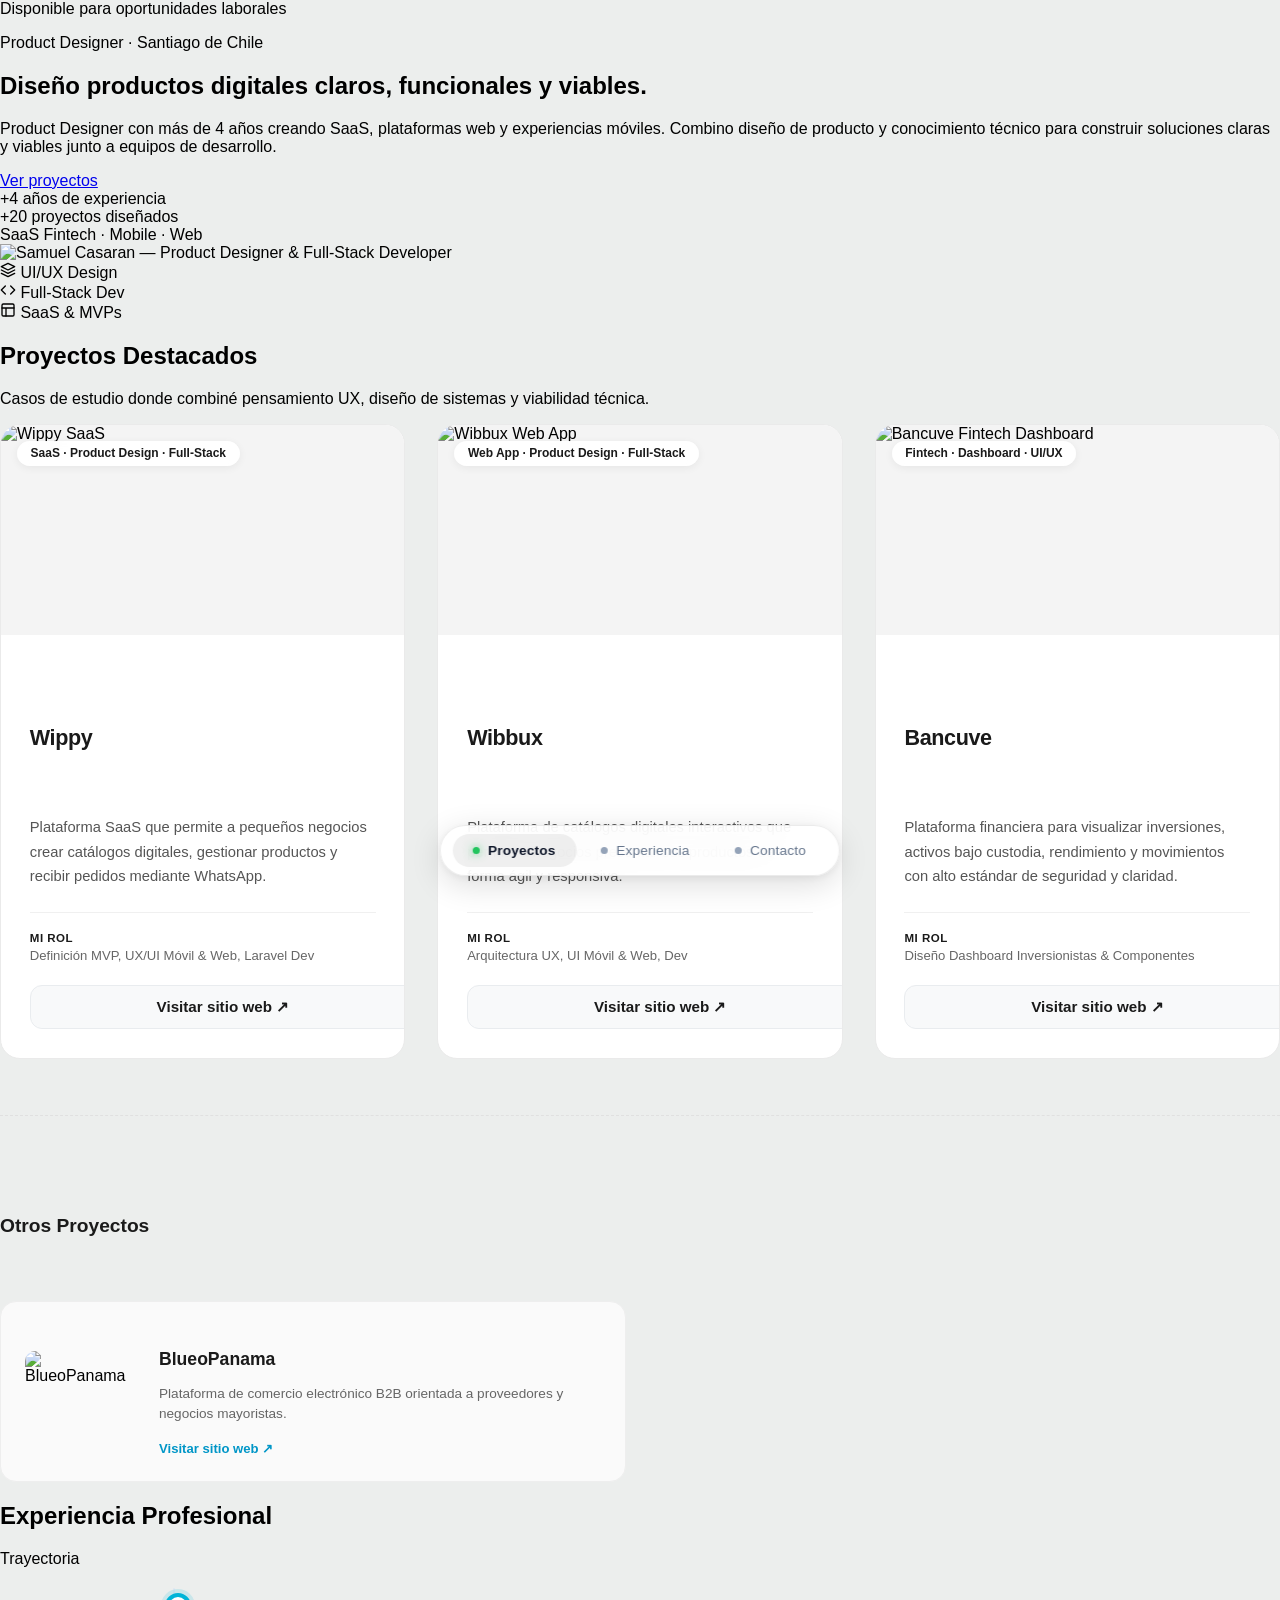
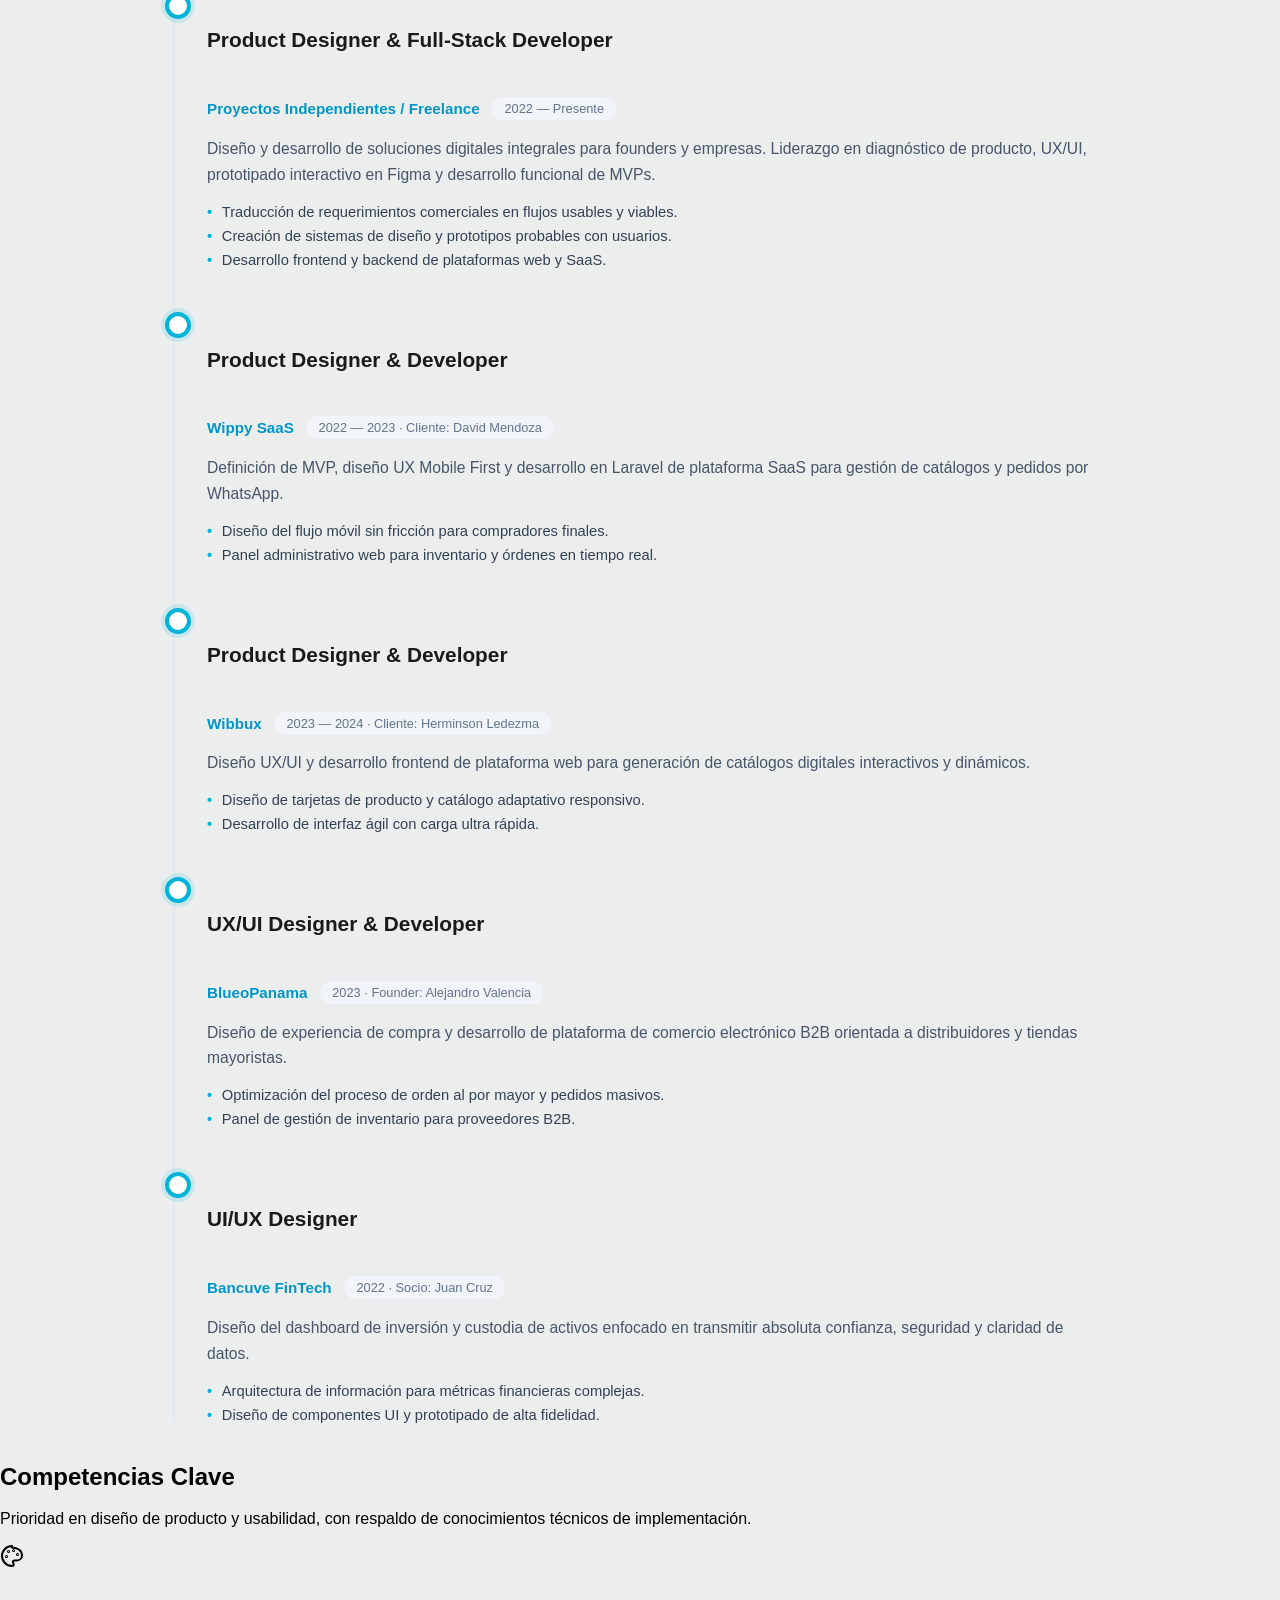
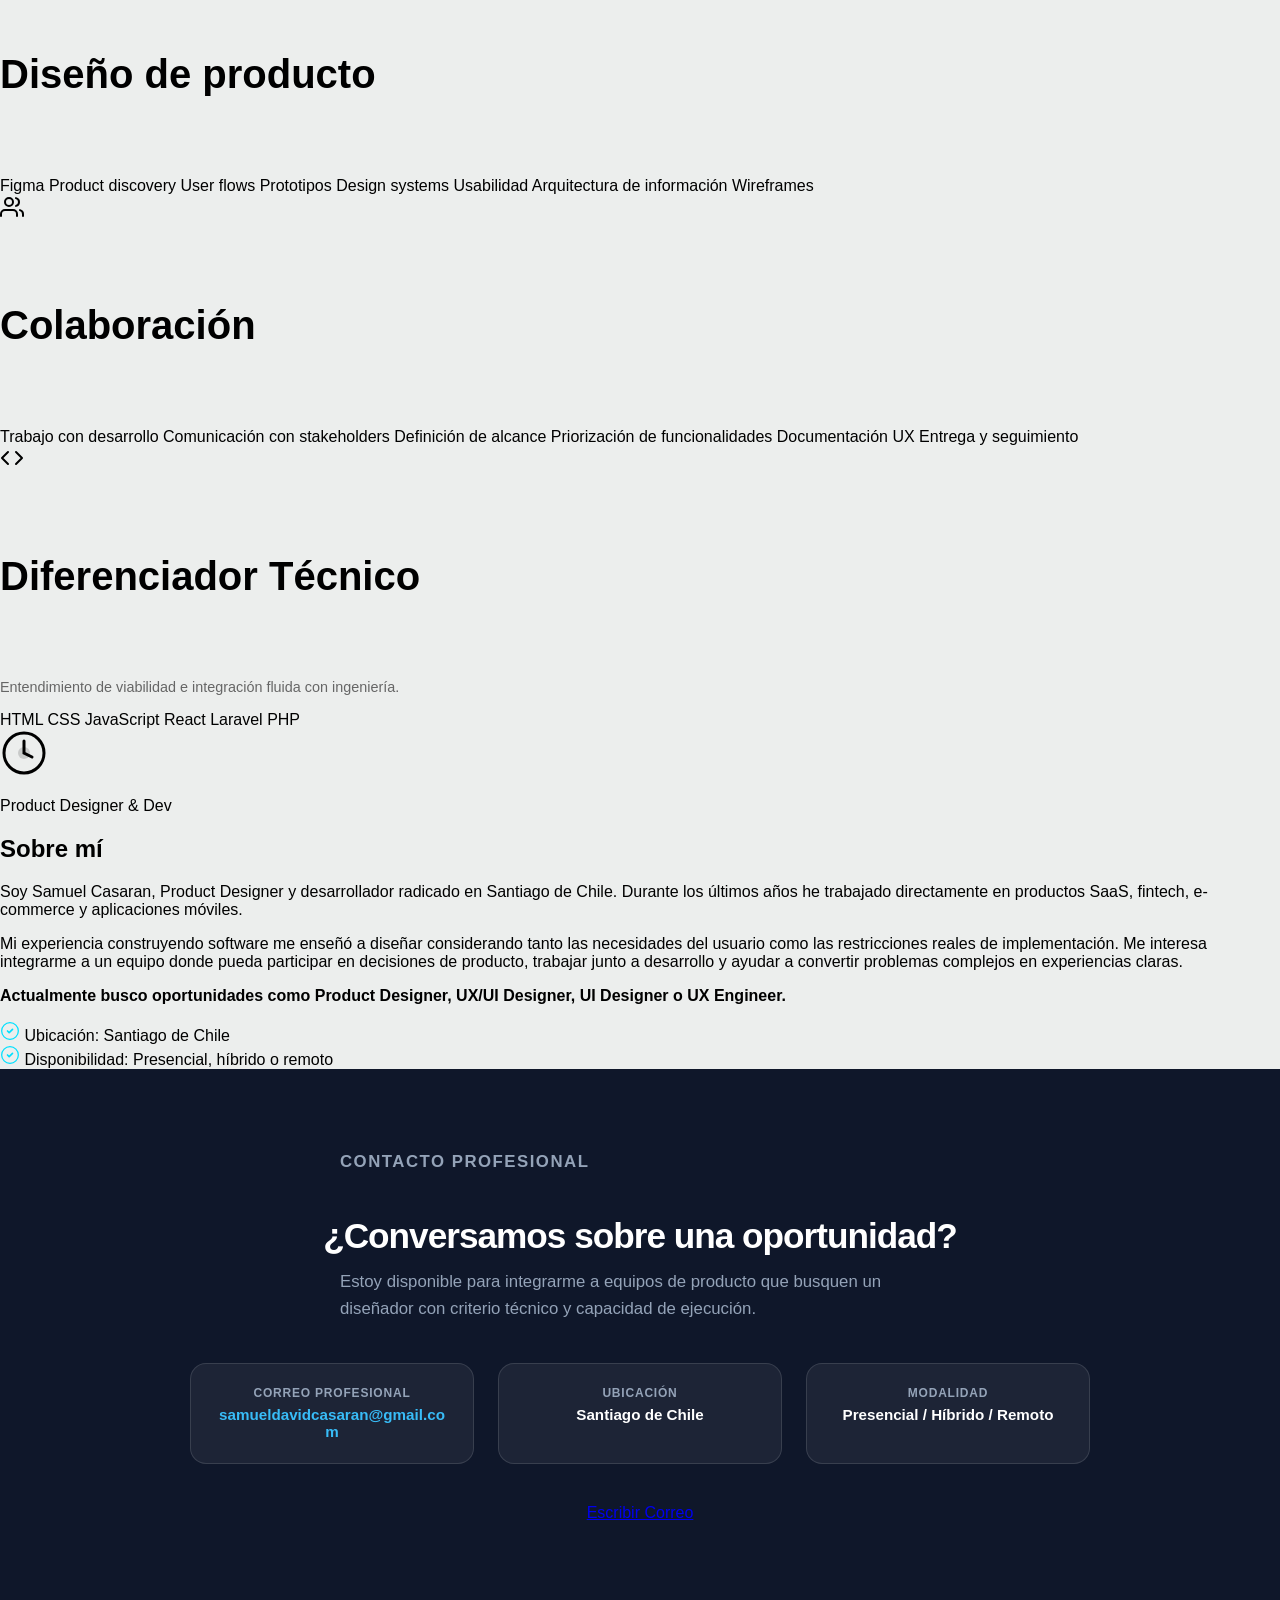
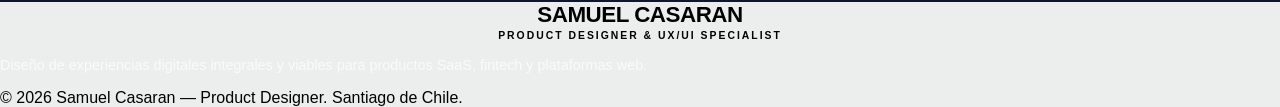
==== commit 2a1ed526: "feat: direct external website links on project cards" ====
--- a/work/index.html
+++ b/work/index.html
@@ -127,7 +127,7 @@
                             <span>Definición MVP, UX/UI Móvil &amp; Web, Laravel Dev</span>
                         </div>
                     </div>
-                    <a href="casos/wippy/index.html" class="btn-open-case">Ver caso completo →</a>
+                    <a href="https://wippy.cl/" target="_blank" rel="noopener noreferrer" class="btn-open-case">Visitar sitio web ↗</a>
                 </div>
             </article>
 
@@ -146,7 +146,7 @@
                             <span>Arquitectura UX, UI Móvil &amp; Web, Dev</span>
                         </div>
                     </div>
-                    <a href="casos/wibbux/index.html" class="btn-open-case">Ver caso completo →</a>
+                    <a href="https://app.wibbux.com/auth/login" target="_blank" rel="noopener noreferrer" class="btn-open-case">Visitar sitio web ↗</a>
                 </div>
             </article>
 
@@ -165,7 +165,7 @@
                             <span>Diseño Dashboard Inversionistas &amp; Componentes</span>
                         </div>
                     </div>
-                    <a href="casos/bancuve/index.html" class="btn-open-case">Ver caso completo →</a>
+                    <a href="https://bancuve.com/" target="_blank" rel="noopener noreferrer" class="btn-open-case">Visitar sitio web ↗</a>
                 </div>
             </article>
 
@@ -180,7 +180,7 @@
                     <div class="work-secondary-info">
                         <h4>BlueoPanama</h4>
                         <p>Plataforma de comercio electrónico B2B orientada a proveedores y negocios mayoristas.</p>
-                        <span class="work-secondary-link">E-commerce B2B · UX/UI &amp; Dev</span>
+                        <a href="https://www.blueointernational.com/productos" target="_blank" rel="noopener noreferrer" class="work-secondary-link" style="display:inline-block;margin-top:0.4rem;">Visitar sitio web ↗</a>
                     </div>
                 </div>
             </div>
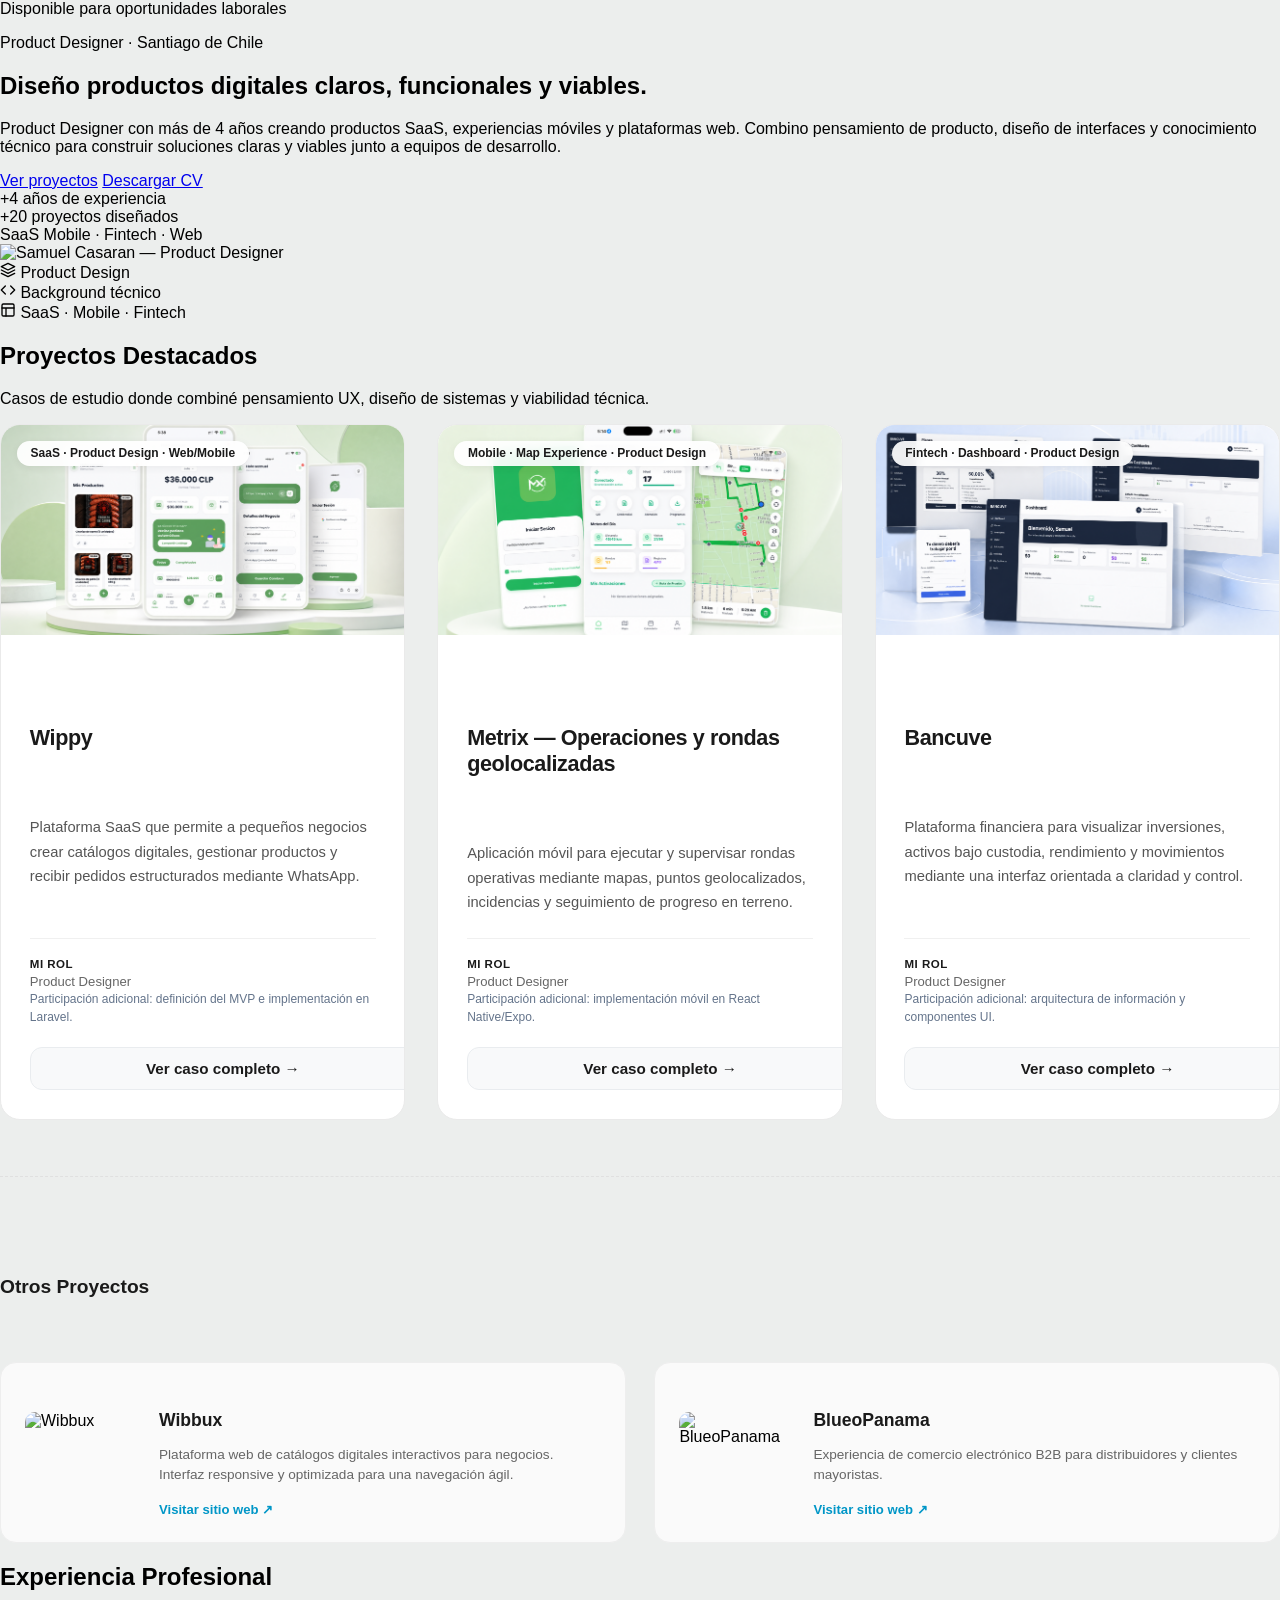
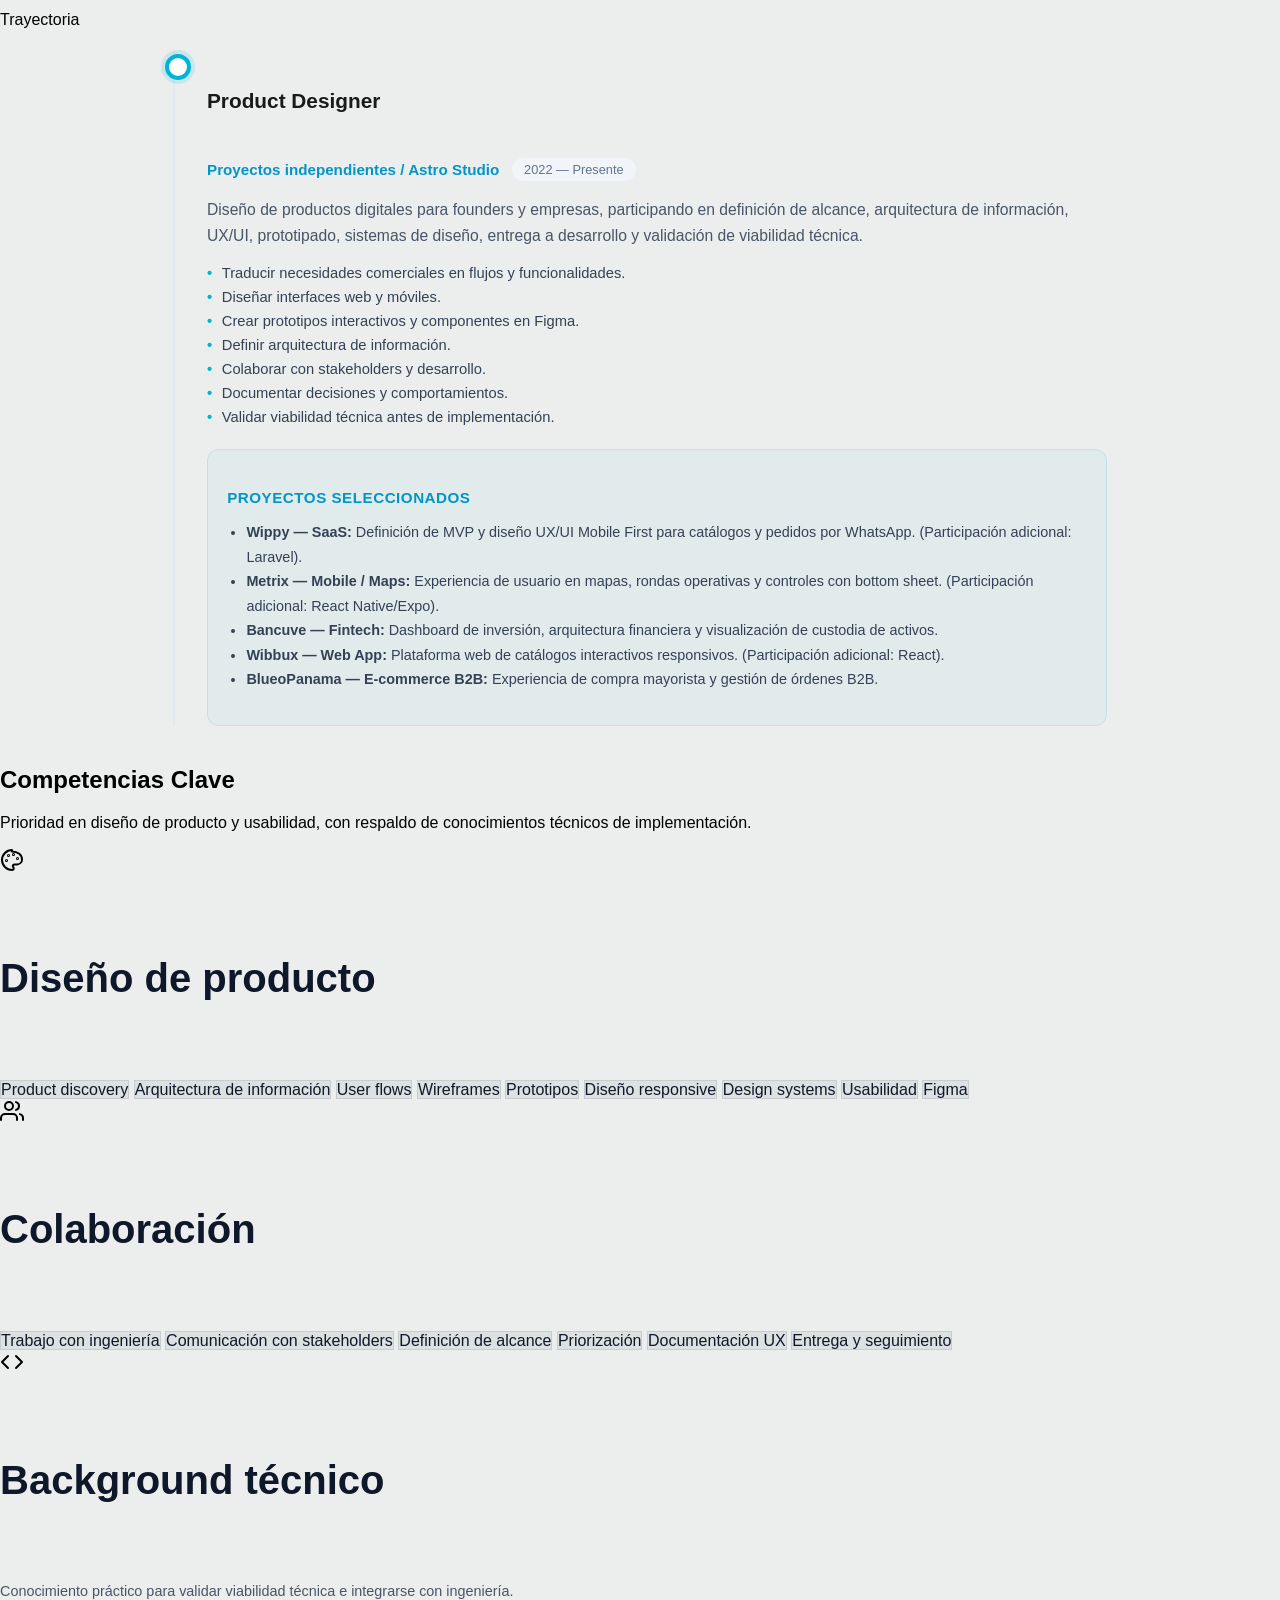
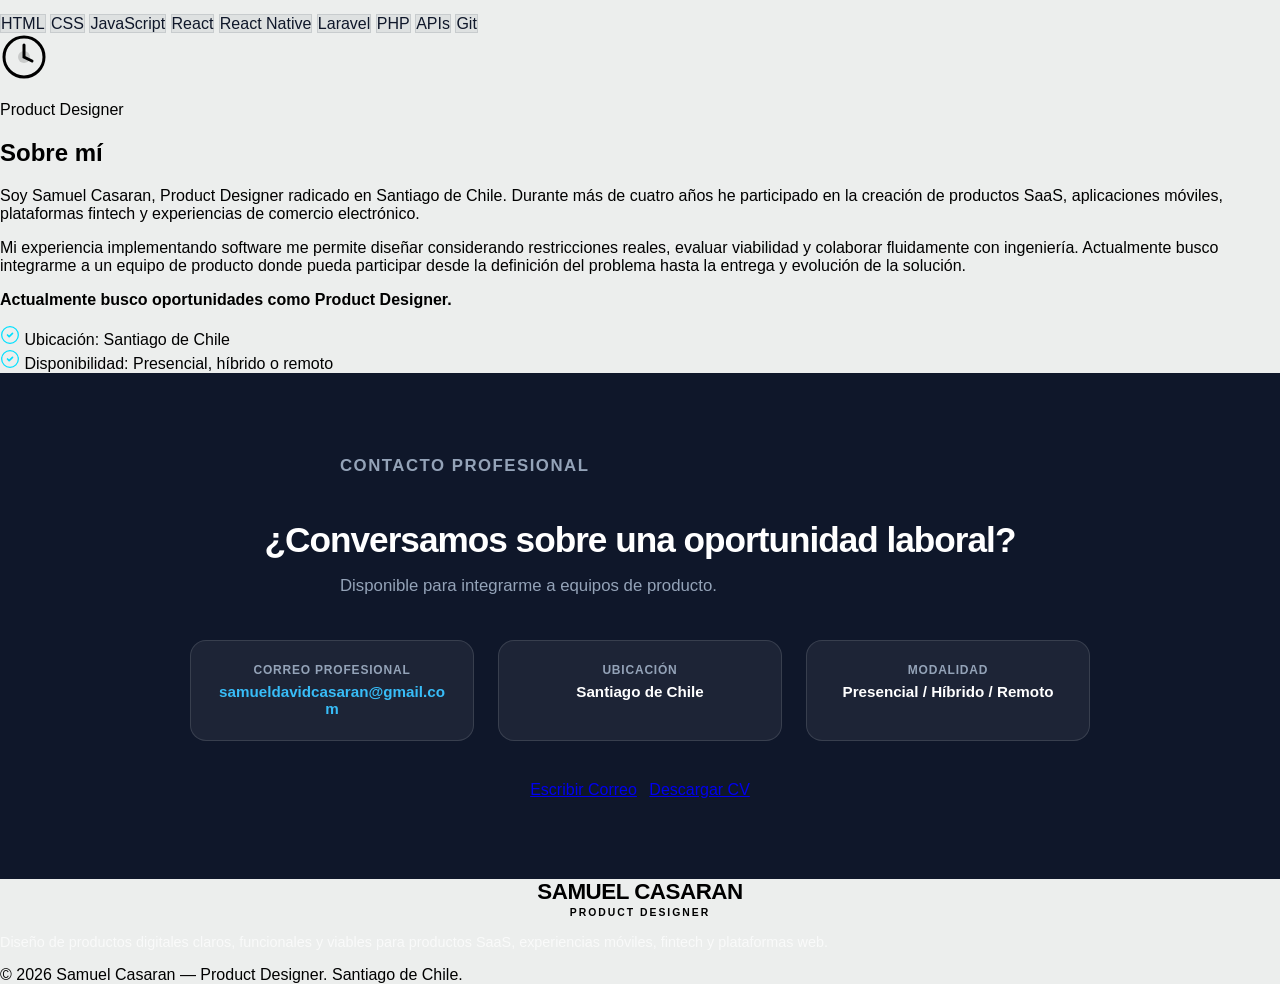
==== commit e8a1ef17: "Optimize /work/ section for Product Designer positioning and add Metrix case study" ====
--- a/work/index.html
+++ b/work/index.html
@@ -3,12 +3,12 @@
 <head>
     <meta charset="UTF-8">
     <meta name="viewport" content="width=device-width, initial-scale=1.0">
-    <title>Samuel Casaran — Product Designer &amp; UX/UI Designer</title>
-    <meta name="description" content="Portafolio de Samuel Casaran, Product Designer especializado en SaaS, plataformas web, dashboards y experiencias móviles.">
+    <title>Samuel Casaran — Product Designer</title>
+    <meta name="description" content="Portafolio de Samuel Casaran, Product Designer especializado en productos SaaS, experiencias móviles, fintech y plataformas web.">
     
     <!-- Open Graph -->
-    <meta property="og:title" content="Samuel Casaran — Product Designer &amp; UX/UI Designer">
-    <meta property="og:description" content="Portafolio de Samuel Casaran, Product Designer especializado en SaaS, plataformas web, dashboards y experiencias móviles.">
+    <meta property="og:title" content="Samuel Casaran — Product Designer">
+    <meta property="og:description" content="Portafolio de Samuel Casaran, Product Designer especializado en productos SaaS, experiencias móviles, fintech y plataformas web.">
     <meta property="og:type" content="website">
     <meta property="og:image" content="../assets/img/perfiles/samuel.png">
     
@@ -27,6 +27,7 @@
 <body>
 
 
+
     <!-- ══════════════════════════════════════════ -->
     <!-- 1. HERO COMPACTO                           -->
     <!-- ══════════════════════════════════════════ -->
@@ -49,10 +50,13 @@
                 <p class="hero-kicker">Product Designer · Santiago de Chile</p>
                 <h1>Diseño productos digitales claros, funcionales y viables.</h1>
                 <p class="hero-sub">
-                    Product Designer con más de 4 años creando SaaS, plataformas web y experiencias móviles. Combino diseño de producto y conocimiento técnico para construir soluciones claras y viables junto a equipos de desarrollo.
+                    Product Designer con más de 4 años creando productos SaaS, experiencias móviles y plataformas web. Combino pensamiento de producto, diseño de interfaces y conocimiento técnico para construir soluciones claras y viables junto a equipos de desarrollo.
                 </p>
                 <div class="cta-buttons">
                     <a href="#portfolio" class="btn btn-primary">Ver proyectos</a>
+                    <a href="assets/samuel-casaran-cv.pdf" download class="btn btn-secondary">Descargar CV</a>
+                    <!-- TODO: Descomentar botón LinkedIn cuando la URL real esté configurada -->
+                    <!-- <a href="LINKEDIN_URL_REAL" target="_blank" rel="noopener noreferrer" class="btn btn-secondary">LinkedIn</a> -->
                 </div>
                 <div class="hero-stats">
                     <div class="hero-stat">
@@ -67,33 +71,33 @@
                     <div class="hero-stat-divider"></div>
                     <div class="hero-stat">
                         <span class="stat-num">SaaS</span>
-                        <span class="stat-label">Fintech · Mobile · Web</span>
-                    </div>
-                </div>
-            </div>
-
-            <!-- Columna Derecha: Foto de Perfil Compacta -->
+                        <span class="stat-label">Mobile · Fintech · Web</span>
+                    </div>
+                </div>
+            </div>
+
+            <!-- Columna Derecha: Foto de Perfil -->
             <div class="hero-portrait-col">
                 <div class="portrait-ring-outer">
                     <div class="portrait-ring-inner">
                         <div class="portrait-glow-bg"></div>
                         <img
                             src="../assets/img/perfiles/samuel.png"
-                            alt="Samuel Casaran — Product Designer & Full-Stack Developer"
+                            alt="Samuel Casaran — Product Designer"
                             class="portrait-img"
                         >
                     </div>
                     <div class="portrait-chip chip-top">
                         <svg width="16" height="16" viewBox="0 0 24 24" fill="none"><path d="M12 2L2 7l10 5 10-5-10-5zM2 17l10 5 10-5M2 12l10 5 10-5" stroke="currentColor" stroke-width="2" stroke-linecap="round" stroke-linejoin="round"/></svg>
-                        UI/UX Design
+                        Product Design
                     </div>
                     <div class="portrait-chip chip-right">
                         <svg width="16" height="16" viewBox="0 0 24 24" fill="none"><polyline points="16 18 22 12 16 6" stroke="currentColor" stroke-width="2" stroke-linecap="round" stroke-linejoin="round"/><polyline points="8 6 2 12 8 18" stroke="currentColor" stroke-width="2" stroke-linecap="round" stroke-linejoin="round"/></svg>
-                        Full-Stack Dev
+                        Background técnico
                     </div>
                     <div class="portrait-chip chip-bottom">
                         <svg width="16" height="16" viewBox="0 0 24 24" fill="none"><rect x="3" y="3" width="18" height="18" rx="2" stroke="currentColor" stroke-width="2"/><path d="M3 9h18M9 21V9" stroke="currentColor" stroke-width="2" stroke-linecap="round"/></svg>
-                        SaaS &amp; MVPs
+                        SaaS · Mobile · Fintech
                     </div>
                 </div>
             </div>
@@ -115,71 +119,82 @@
             <!-- CASO 1: Wippy -->
             <article class="work-project-card">
                 <div class="work-project-cover">
-                    <img src="../assets/img/portfolio/mesaqr.png" alt="Wippy SaaS">
-                    <span class="work-project-category">SaaS · Product Design · Full‑Stack</span>
+                    <img src="assets/img/portfolio/wippy/portada-wippy.png" alt="Wippy SaaS" loading="lazy">
+                    <span class="work-project-category">SaaS · Product Design · Web/Mobile</span>
                 </div>
                 <div class="work-project-body">
                     <h3 class="work-project-name">Wippy</h3>
-                    <p class="work-project-summary">Plataforma SaaS que permite a pequeños negocios crear catálogos digitales, gestionar productos y recibir pedidos mediante WhatsApp.</p>
+                    <p class="work-project-summary">Plataforma SaaS que permite a pequeños negocios crear catálogos digitales, gestionar productos y recibir pedidos estructurados mediante WhatsApp.</p>
                     <div class="work-project-meta">
                         <div class="work-project-role">
                             <span class="role-label">Mi rol</span>
-                            <span>Definición MVP, UX/UI Móvil &amp; Web, Laravel Dev</span>
+                            <span>Product Designer</span>
                         </div>
-                    </div>
-                    <a href="https://wippy.cl/" target="_blank" rel="noopener noreferrer" class="btn-open-case">Visitar sitio web ↗</a>
+                        <span style="font-size:0.75rem; color:#64748b; margin-top:0.3rem;">Participación adicional: definición del MVP e implementación en Laravel.</span>
+                    </div>
+                    <a href="casos/wippy/index.html" class="btn-open-case">Ver caso completo →</a>
                 </div>
             </article>
 
-            <!-- CASO 2: Wibbux -->
+            <!-- CASO 2: Metrix -->
             <article class="work-project-card">
                 <div class="work-project-cover">
-                    <img src="../assets/img/portfolio/wibbux.png" alt="Wibbux Web App">
-                    <span class="work-project-category">Web App · Product Design · Full‑Stack</span>
+                    <img src="assets/img/portfolio/metrix/portada-metrix.png" alt="Metrix Mobile App" loading="lazy">
+                    <span class="work-project-category">Mobile · Map Experience · Product Design</span>
                 </div>
                 <div class="work-project-body">
-                    <h3 class="work-project-name">Wibbux</h3>
-                    <p class="work-project-summary">Plataforma de catálogos digitales interactivos que permite a negocios presentar sus productos de forma ágil y responsiva.</p>
+                    <h3 class="work-project-name">Metrix — Operaciones y rondas geolocalizadas</h3>
+                    <p class="work-project-summary">Aplicación móvil para ejecutar y supervisar rondas operativas mediante mapas, puntos geolocalizados, incidencias y seguimiento de progreso en terreno.</p>
                     <div class="work-project-meta">
                         <div class="work-project-role">
                             <span class="role-label">Mi rol</span>
-                            <span>Arquitectura UX, UI Móvil &amp; Web, Dev</span>
+                            <span>Product Designer</span>
                         </div>
-                    </div>
-                    <a href="https://app.wibbux.com/auth/login" target="_blank" rel="noopener noreferrer" class="btn-open-case">Visitar sitio web ↗</a>
+                        <span style="font-size:0.75rem; color:#64748b; margin-top:0.3rem;">Participación adicional: implementación móvil en React Native/Expo.</span>
+                    </div>
+                    <a href="casos/metrix/index.html" class="btn-open-case">Ver caso completo →</a>
                 </div>
             </article>
 
             <!-- CASO 3: Bancuve -->
             <article class="work-project-card">
                 <div class="work-project-cover">
-                    <img src="../assets/img/portfolio/bancuve.png" alt="Bancuve Fintech Dashboard">
-                    <span class="work-project-category">Fintech · Dashboard · UI/UX</span>
+                    <img src="assets/img/portfolio/bancuve/portada-bancuve.png" alt="Portada de Bancuve con dashboard, planes de inversión, acceso y cashbacks" loading="lazy">
+                    <span class="work-project-category">Fintech · Dashboard · Product Design</span>
                 </div>
                 <div class="work-project-body">
                     <h3 class="work-project-name">Bancuve</h3>
-                    <p class="work-project-summary">Plataforma financiera para visualizar inversiones, activos bajo custodia, rendimiento y movimientos con alto estándar de seguridad y claridad.</p>
+                    <p class="work-project-summary">Plataforma financiera para visualizar inversiones, activos bajo custodia, rendimiento y movimientos mediante una interfaz orientada a claridad y control.</p>
                     <div class="work-project-meta">
                         <div class="work-project-role">
                             <span class="role-label">Mi rol</span>
-                            <span>Diseño Dashboard Inversionistas &amp; Componentes</span>
+                            <span>Product Designer</span>
                         </div>
-                    </div>
-                    <a href="https://bancuve.com/" target="_blank" rel="noopener noreferrer" class="btn-open-case">Visitar sitio web ↗</a>
+                        <span style="font-size:0.75rem; color:#64748b; margin-top:0.3rem;">Participación adicional: arquitectura de información y componentes UI.</span>
+                    </div>
+                    <a href="casos/bancuve/index.html" class="btn-open-case">Ver caso completo →</a>
                 </div>
             </article>
 
         </div>
 
-        <!-- Proyectos Secundarios -->
+        <!-- Otros Proyectos -->
         <div class="work-secondary-wrapper">
             <h3 class="work-secondary-title">Otros Proyectos</h3>
             <div class="work-secondary-grid">
                 <div class="work-secondary-card">
-                    <img src="../assets/img/portfolio/blueo.png" alt="BlueoPanama" class="work-secondary-img">
+                    <img src="../assets/img/portfolio/wibbux.png" alt="Wibbux" class="work-secondary-img" loading="lazy">
+                    <div class="work-secondary-info">
+                        <h4>Wibbux</h4>
+                        <p>Plataforma web de catálogos digitales interactivos para negocios. Interfaz responsive y optimizada para una navegación ágil.</p>
+                        <a href="https://app.wibbux.com/auth/login" target="_blank" rel="noopener noreferrer" class="work-secondary-link" style="display:inline-block;margin-top:0.4rem;">Visitar sitio web ↗</a>
+                    </div>
+                </div>
+                <div class="work-secondary-card">
+                    <img src="../assets/img/portfolio/blueo.png" alt="BlueoPanama" class="work-secondary-img" loading="lazy">
                     <div class="work-secondary-info">
                         <h4>BlueoPanama</h4>
-                        <p>Plataforma de comercio electrónico B2B orientada a proveedores y negocios mayoristas.</p>
+                        <p>Experiencia de comercio electrónico B2B para distribuidores y clientes mayoristas.</p>
                         <a href="https://www.blueointernational.com/productos" target="_blank" rel="noopener noreferrer" class="work-secondary-link" style="display:inline-block;margin-top:0.4rem;">Visitar sitio web ↗</a>
                     </div>
                 </div>
@@ -199,73 +214,33 @@
             
             <div class="timeline-item">
                 <div class="timeline-dot"></div>
-                <h3 class="timeline-role">Product Designer &amp; Full‑Stack Developer</h3>
+                <h3 class="timeline-role">Product Designer</h3>
                 <div class="timeline-company">
-                    <span>Proyectos Independientes / Freelance</span>
+                    <span>Proyectos independientes / Astro Studio</span>
                     <span class="timeline-date">2022 — Presente</span>
                 </div>
-                <p class="timeline-desc">Diseño y desarrollo de soluciones digitales integrales para founders y empresas. Liderazgo en diagnóstico de producto, UX/UI, prototipado interactivo en Figma y desarrollo funcional de MVPs.</p>
+                <p class="timeline-desc">Diseño de productos digitales para founders y empresas, participando en definición de alcance, arquitectura de información, UX/UI, prototipado, sistemas de diseño, entrega a desarrollo y validación de viabilidad técnica.</p>
                 <ul class="timeline-tasks">
-                    <li>Traducción de requerimientos comerciales en flujos usables y viables.</li>
-                    <li>Creación de sistemas de diseño y prototipos probables con usuarios.</li>
-                    <li>Desarrollo frontend y backend de plataformas web y SaaS.</li>
+                    <li>Traducir necesidades comerciales en flujos y funcionalidades.</li>
+                    <li>Diseñar interfaces web y móviles.</li>
+                    <li>Crear prototipos interactivos y componentes en Figma.</li>
+                    <li>Definir arquitectura de información.</li>
+                    <li>Colaborar con stakeholders y desarrollo.</li>
+                    <li>Documentar decisiones y comportamientos.</li>
+                    <li>Validar viabilidad técnica antes de implementación.</li>
                 </ul>
-            </div>
-
-            <div class="timeline-item">
-                <div class="timeline-dot"></div>
-                <h3 class="timeline-role">Product Designer &amp; Developer</h3>
-                <div class="timeline-company">
-                    <span>Wippy SaaS</span>
-                    <span class="timeline-date">2022 — 2023 · Cliente: David Mendoza</span>
-                </div>
-                <p class="timeline-desc">Definición de MVP, diseño UX Mobile First y desarrollo en Laravel de plataforma SaaS para gestión de catálogos y pedidos por WhatsApp.</p>
-                <ul class="timeline-tasks">
-                    <li>Diseño del flujo móvil sin fricción para compradores finales.</li>
-                    <li>Panel administrativo web para inventario y órdenes en tiempo real.</li>
-                </ul>
-            </div>
-
-            <div class="timeline-item">
-                <div class="timeline-dot"></div>
-                <h3 class="timeline-role">Product Designer &amp; Developer</h3>
-                <div class="timeline-company">
-                    <span>Wibbux</span>
-                    <span class="timeline-date">2023 — 2024 · Cliente: Herminson Ledezma</span>
-                </div>
-                <p class="timeline-desc">Diseño UX/UI y desarrollo frontend de plataforma web para generación de catálogos digitales interactivos y dinámicos.</p>
-                <ul class="timeline-tasks">
-                    <li>Diseño de tarjetas de producto y catálogo adaptativo responsivo.</li>
-                    <li>Desarrollo de interfaz ágil con carga ultra rápida.</li>
-                </ul>
-            </div>
-
-            <div class="timeline-item">
-                <div class="timeline-dot"></div>
-                <h3 class="timeline-role">UX/UI Designer &amp; Developer</h3>
-                <div class="timeline-company">
-                    <span>BlueoPanama</span>
-                    <span class="timeline-date">2023 · Founder: Alejandro Valencia</span>
-                </div>
-                <p class="timeline-desc">Diseño de experiencia de compra y desarrollo de plataforma de comercio electrónico B2B orientada a distribuidores y tiendas mayoristas.</p>
-                <ul class="timeline-tasks">
-                    <li>Optimización del proceso de orden al por mayor y pedidos masivos.</li>
-                    <li>Panel de gestión de inventario para proveedores B2B.</li>
-                </ul>
-            </div>
-
-            <div class="timeline-item">
-                <div class="timeline-dot"></div>
-                <h3 class="timeline-role">UI/UX Designer</h3>
-                <div class="timeline-company">
-                    <span>Bancuve FinTech</span>
-                    <span class="timeline-date">2022 · Socio: Juan Cruz</span>
-                </div>
-                <p class="timeline-desc">Diseño del dashboard de inversión y custodia de activos enfocado en transmitir absoluta confianza, seguridad y claridad de datos.</p>
-                <ul class="timeline-tasks">
-                    <li>Arquitectura de información para métricas financieras complejas.</li>
-                    <li>Diseño de componentes UI y prototipado de alta fidelidad.</li>
-                </ul>
+
+                <!-- Proyectos seleccionados dentro de experiencia -->
+                <div style="margin-top: 1.5rem; background: rgba(0, 180, 216, 0.04); border: 1px solid rgba(0, 180, 216, 0.15); border-radius: 12px; padding: 1.2rem;">
+                    <h4 style="font-size: 0.95rem; font-weight: 700; color: #0096c7; margin-bottom: 0.8rem; text-transform: uppercase; letter-spacing: 0.5px;">Proyectos Seleccionados</h4>
+                    <ul style="list-style: disc; padding-left: 1.2rem; color: #334155; font-size: 0.9rem; line-height: 1.7;">
+                        <li><strong>Wippy — SaaS:</strong> Definición de MVP y diseño UX/UI Mobile First para catálogos y pedidos por WhatsApp. (Participación adicional: Laravel).</li>
+                        <li><strong>Metrix — Mobile / Maps:</strong> Experiencia de usuario en mapas, rondas operativas y controles con bottom sheet. (Participación adicional: React Native/Expo).</li>
+                        <li><strong>Bancuve — Fintech:</strong> Dashboard de inversión, arquitectura financiera y visualización de custodia de activos.</li>
+                        <li><strong>Wibbux — Web App:</strong> Plataforma web de catálogos interactivos responsivos. (Participación adicional: React).</li>
+                        <li><strong>BlueoPanama — E-commerce B2B:</strong> Experiencia de compra mayorista y gestión de órdenes B2B.</li>
+                    </ul>
+                </div>
             </div>
 
         </div>
@@ -288,14 +263,15 @@
                     </div>
                     <h3>Diseño de producto</h3>
                     <div class="skill-tags" style="margin-top: 1rem;">
-                        <span class="skill-pill">Figma</span>
                         <span class="skill-pill">Product discovery</span>
+                        <span class="skill-pill">Arquitectura de información</span>
                         <span class="skill-pill">User flows</span>
+                        <span class="skill-pill">Wireframes</span>
                         <span class="skill-pill">Prototipos</span>
+                        <span class="skill-pill">Diseño responsive</span>
                         <span class="skill-pill">Design systems</span>
                         <span class="skill-pill">Usabilidad</span>
-                        <span class="skill-pill">Arquitectura de información</span>
-                        <span class="skill-pill">Wireframes</span>
+                        <span class="skill-pill">Figma</span>
                     </div>
                 </div>
 
@@ -305,10 +281,10 @@
                     </div>
                     <h3>Colaboración</h3>
                     <div class="skill-tags" style="margin-top: 1rem;">
-                        <span class="skill-pill">Trabajo con desarrollo</span>
+                        <span class="skill-pill">Trabajo con ingeniería</span>
                         <span class="skill-pill">Comunicación con stakeholders</span>
                         <span class="skill-pill">Definición de alcance</span>
-                        <span class="skill-pill">Priorización de funcionalidades</span>
+                        <span class="skill-pill">Priorización</span>
                         <span class="skill-pill">Documentación UX</span>
                         <span class="skill-pill">Entrega y seguimiento</span>
                     </div>
@@ -318,15 +294,18 @@
                     <div class="stage-icon">
                         <svg width="24" height="24" viewBox="0 0 24 24" fill="none" stroke="currentColor" stroke-width="2" stroke-linecap="round" stroke-linejoin="round"><polyline points="16 18 22 12 16 6"/><polyline points="8 6 2 12 8 18"/></svg>
                     </div>
-                    <h3>Diferenciador Técnico</h3>
-                    <p style="font-size:0.9rem;color:#666;margin-top:0.5rem;margin-bottom:1rem;">Entendimiento de viabilidad e integración fluida con ingeniería.</p>
+                    <h3>Background técnico</h3>
+                    <p style="font-size:0.9rem;color:#666;margin-top:0.5rem;margin-bottom:1rem;">Conocimiento práctico para validar viabilidad técnica e integrarse con ingeniería.</p>
                     <div class="skill-tags">
                         <span class="skill-pill">HTML</span>
                         <span class="skill-pill">CSS</span>
                         <span class="skill-pill">JavaScript</span>
                         <span class="skill-pill">React</span>
+                        <span class="skill-pill">React Native</span>
                         <span class="skill-pill">Laravel</span>
                         <span class="skill-pill">PHP</span>
+                        <span class="skill-pill">APIs</span>
+                        <span class="skill-pill">Git</span>
                     </div>
                 </div>
 
@@ -343,11 +322,11 @@
                 <svg width="48" height="48" viewBox="0 0 24 24" fill="none"><path d="M12 2a10 10 0 100 20A10 10 0 0012 2z" stroke="currentColor" stroke-width="1.5"/><path d="M12 6v6l4 2" stroke="currentColor" stroke-width="1.5" stroke-linecap="round"/><circle cx="12" cy="12" r="3" fill="currentColor" fill-opacity=".15"/></svg>
             </div>
             <div class="ai-content">
-                <p class="ai-eyebrow">Product Designer &amp; Dev</p>
+                <p class="ai-eyebrow">Product Designer</p>
                 <h2>Sobre mí</h2>
-                <p class="ai-lead">Soy Samuel Casaran, Product Designer y desarrollador radicado en Santiago de Chile. Durante los últimos años he trabajado directamente en productos SaaS, fintech, e-commerce y aplicaciones móviles.</p>
-                <p class="ai-body">Mi experiencia construyendo software me enseñó a diseñar considerando tanto las necesidades del usuario como las restricciones reales de implementación. Me interesa integrarme a un equipo donde pueda participar en decisiones de producto, trabajar junto a desarrollo y ayudar a convertir problemas complejos en experiencias claras.</p>
-                <p class="ai-body" style="font-weight: 600; color: var(--accent-cyan);">Actualmente busco oportunidades como Product Designer, UX/UI Designer, UI Designer o UX Engineer.</p>
+                <p class="ai-lead">Soy Samuel Casaran, Product Designer radicado en Santiago de Chile. Durante más de cuatro años he participado en la creación de productos SaaS, aplicaciones móviles, plataformas fintech y experiencias de comercio electrónico.</p>
+                <p class="ai-body">Mi experiencia implementando software me permite diseñar considerando restricciones reales, evaluar viabilidad y colaborar fluidamente con ingeniería. Actualmente busco integrarme a un equipo de producto donde pueda participar desde la definición del problema hasta la entrega y evolución de la solución.</p>
+                <p class="ai-body" style="font-weight: 600; color: var(--accent-cyan);">Actualmente busco oportunidades como Product Designer.</p>
                 <div class="ai-points">
                     <div class="ai-point">
                         <svg width="20" height="20" viewBox="0 0 24 24" fill="none"><path d="M9 12l2 2 4-4" stroke="#00e0ff" stroke-width="2" stroke-linecap="round" stroke-linejoin="round"/><circle cx="12" cy="12" r="10" stroke="#00e0ff" stroke-width="1.5"/></svg>
@@ -368,8 +347,8 @@
     <section class="cta-final" id="contacto">
         <div class="cta-final-inner">
             <p class="cta-final-eyebrow">Contacto Profesional</p>
-            <h2>¿Conversamos sobre una oportunidad?</h2>
-            <p>Estoy disponible para integrarme a equipos de producto que busquen un diseñador con criterio técnico y capacidad de ejecución.</p>
+            <h2>¿Conversamos sobre una oportunidad laboral?</h2>
+            <p>Disponible para integrarme a equipos de producto.</p>
             
             <div class="contact-grid">
                 <div class="contact-card-item">
@@ -388,11 +367,14 @@
 
             <div class="cta-final-buttons" style="margin-top: 2rem;">
                 <a href="mailto:samueldavidcasaran@gmail.com" class="btn btn-primary btn-lg">Escribir Correo</a>
-            </div>
-        </div>
-    </section>
-
-    <!-- Floating Navigation Bar -->
+                <a href="assets/samuel-casaran-cv.pdf" download class="btn btn-secondary btn-lg" style="margin-left: 0.5rem;">Descargar CV</a>
+                <!-- TODO: Agregar botón LinkedIn cuando se configure la URL real -->
+                <!-- <a href="LINKEDIN_URL_REAL" target="_blank" rel="noopener noreferrer" class="btn btn-secondary btn-lg">LinkedIn</a> -->
+            </div>
+        </div>
+    </section>
+
+    <!-- Floating Navigation Bar (Mobile Only) -->
     <nav class="floating-navbar">
         <a href="#portfolio" class="nav-item active" data-section="portfolio">
             <span class="nav-dot"></span>
@@ -414,9 +396,9 @@
             <div class="footer-section">
                 <div class="footer-logo" style="margin-bottom: 1rem;">
                     <span style="font-size: 1.4rem; font-weight: 800; color: var(--white); letter-spacing: -0.5px; text-transform: uppercase;">Samuel Casaran</span>
-                    <div style="font-size: 0.65rem; color: var(--accent-cyan); letter-spacing: 2px; text-transform: uppercase; font-weight: 600; margin-top: 2px;">Product Designer &amp; UX/UI Specialist</div>
-                </div>
-                <p style="color: rgba(255, 255, 255, 0.7); font-size: 0.9rem;">Diseño de experiencias digitales integrales y viables para productos SaaS, fintech y plataformas web.</p>
+                    <div style="font-size: 0.65rem; color: var(--accent-cyan); letter-spacing: 2px; text-transform: uppercase; font-weight: 600; margin-top: 2px;">Product Designer</div>
+                </div>
+                <p style="color: rgba(255, 255, 255, 0.7); font-size: 0.9rem;">Diseño de productos digitales claros, funcionales y viables para productos SaaS, experiencias móviles, fintech y plataformas web.</p>
             </div>
         </div>
         <div class="footer-bottom">
@@ -424,228 +406,7 @@
         </div>
     </footer>
 
-
-    <!-- ══════════════════════════════════════════ -->
-    <!-- MODAL CASO 1: WIPPY                        -->
-    <!-- ══════════════════════════════════════════ -->
-    <div class="modal-overlay" id="modal-wippy" role="dialog" aria-modal="true" aria-labelledby="modal-wippy-title">
-        <div class="modal-container">
-            <header class="modal-header-sticky">
-                <div class="modal-title-group">
-                    <span class="modal-cat-tag">SaaS · Product Design · Full‑Stack</span>
-                    <span class="modal-project-title" id="modal-wippy-title">Wippy — Catálogos &amp; Ventas por WhatsApp</span>
-                </div>
-                <button type="button" onclick="closeCaseModal('modal-wippy')" class="modal-close-btn" aria-label="Cerrar modal">✕</button>
-            </header>
-
-            <div class="modal-body">
-                <div class="case-hero">
-                    <h2>Plataforma SaaS para crear catálogos digitales interactivos y recibir pedidos por WhatsApp</h2>
-                    <p class="case-subtitle">Diseño integral del MVP desde el mapa de experiencia móvil hasta el panel de administración web y la implementación en Laravel.</p>
-                    <a href="casos/wippy/index.html" style="display:inline-block;margin-bottom:1.5rem;font-weight:600;color:#0096c7;">Ver en página dedicada (URL compartible) →</a>
-                </div>
-
-                <div class="case-section">
-                    <h3>Contexto</h3>
-                    <p>Pequeños comercios y emprendimientos que vendían por WhatsApp sufrían pérdida de tiempo enviando fotos individuales, precios desactualizados y gestionando pedidos en chats desordenados sin un inventario estructurado.</p>
-                </div>
-
-                <div class="case-section">
-                    <h3>Problema</h3>
-                    <p>Los negocios necesitaban una herramienta rápida para mostrar su catálogo sin obligar al comprador final a descargar apps ni registrarse, canalizando la orden directamente al WhatsApp del comercio de forma automatizada y estructurada.</p>
-                </div>
-
-                <div class="case-section">
-                    <h3>Usuarios</h3>
-                    <ul class="case-list">
-                        <li>Vendedores / Administradores de pequeños negocios.</li>
-                        <li>Compradores finales buscando navegación rápida desde móvil.</li>
-                    </ul>
-                </div>
-
-                <div class="case-section">
-                    <h3>Mi Participación y Enfoque</h3>
-                    <ul class="case-list">
-                        <li>Definición del alcance del MVP.</li>
-                        <li>Arquitectura de información para comprador y vendedor.</li>
-                        <li>Diseño de experiencia móvil (Mobile First).</li>
-                        <li>Diseño del panel administrativo en Figma.</li>
-                        <li>Creación de flujos de catálogo y estructuración de pedidos.</li>
-                        <li>Diseño del sistema de componentes reutilizables.</li>
-                        <li>Desarrollo funcional completo con Laravel.</li>
-                        <li>Integraciones con almacenamiento y servicios externos.</li>
-                    </ul>
-                </div>
-
-                <div class="case-section">
-                    <h3>Restricciones</h3>
-                    <p>Velocidad de carga crítica en redes móviles 3G/4G, interfaz cero fricción para clientes finales y simplicidad extrema en el panel administrativo para usuarios no técnicos.</p>
-                </div>
-
-                <div class="case-gallery">
-                    <img src="../../assets/img/portfolio/mesaqr.png" alt="Wippy Interfaz Principal">
-                    <img src="../../assets/img/portfolio/wibbux.png" alt="Wippy Catálogo Móvil">
-                </div>
-
-                <div class="case-section">
-                    <h3>Resultados y Aprendizajes</h3>
-                    <p>La solución propuesta redujo pasos y concentró las acciones principales de selección y catálogo. La validación cuantitativa quedó planteada como siguiente etapa.</p>
-                </div>
-            </div>
-        </div>
-    </div>
-
-
-    <!-- ══════════════════════════════════════════ -->
-    <!-- MODAL CASO 2: WIBBUX                       -->
-    <!-- ══════════════════════════════════════════ -->
-    <div class="modal-overlay" id="modal-wibbux" role="dialog" aria-modal="true" aria-labelledby="modal-wibbux-title">
-        <div class="modal-container">
-            <header class="modal-header-sticky">
-                <div class="modal-title-group">
-                    <span class="modal-cat-tag">Web App · Product Design · Full‑Stack</span>
-                    <span class="modal-project-title" id="modal-wibbux-title">Wibbux — Catálogos Digitales Interactivos</span>
-                </div>
-                <button type="button" onclick="closeCaseModal('modal-wibbux')" class="modal-close-btn" aria-label="Cerrar modal">✕</button>
-            </header>
-
-            <div class="modal-body">
-                <div class="case-hero">
-                    <h2>Plataforma de catálogos digitales interactivos para digitalización comercial ágil</h2>
-                    <p class="case-subtitle">Diseño y desarrollo frontend para permitir a negocios exhibir sus productos de forma clara y adaptada a cualquier dispositivo.</p>
-                    <a href="casos/wibbux/index.html" style="display:inline-block;margin-bottom:1.5rem;font-weight:600;color:#0096c7;">Ver en página dedicada (URL compartible) →</a>
-                </div>
-
-                <div class="case-section">
-                    <h3>Contexto</h3>
-                    <p>Diversos comercios requerían una solución ágil para presentar sus productos mediante catálogos interactivos que pudieran actualizarse fácilmente y compartirse directamente en la web sin fricción de instalación.</p>
-                </div>
-
-                <div class="case-section">
-                    <h3>Problema</h3>
-                    <p>Las opciones tradicionales en formato PDF o PDFs estáticos eran pesadas, difíciles de navegar en teléfonos móviles y complejas de mantener al día cuando cambiaban los precios o el inventario.</p>
-                </div>
-
-                <div class="case-section">
-                    <h3>Mi Participación</h3>
-                    <ul class="case-list">
-                        <li>Arquitectura de información y flujos de navegación.</li>
-                        <li>Diseño de interfaz adaptativa en Figma.</li>
-                        <li>Desarrollo frontend responsivo en JavaScript y React.</li>
-                        <li>Optimización de carga y entrega visual.</li>
-                    </ul>
-                </div>
-
-                <div class="case-gallery">
-                    <img src="../../assets/img/portfolio/wibbux.png" alt="Wibbux Vista Principal">
-                    <img src="../../assets/img/portfolio/mesaqr.png" alt="Wibbux Vista Móvil">
-                </div>
-            </div>
-        </div>
-    </div>
-
-
-    <!-- ══════════════════════════════════════════ -->
-    <!-- MODAL CASO 3: BANCUVE                      -->
-    <!-- ══════════════════════════════════════════ -->
-    <div class="modal-overlay" id="modal-bancuve" role="dialog" aria-modal="true" aria-labelledby="modal-bancuve-title">
-        <div class="modal-container">
-            <header class="modal-header-sticky">
-                <div class="modal-title-group">
-                    <span class="modal-cat-tag">Fintech · Dashboard · UI/UX</span>
-                    <span class="modal-project-title" id="modal-bancuve-title">Bancuve — Plataforma FinTech e Inversiones</span>
-                </div>
-                <button type="button" onclick="closeCaseModal('modal-bancuve')" class="modal-close-btn" aria-label="Cerrar modal">✕</button>
-            </header>
-
-            <div class="modal-body">
-                <div class="case-hero">
-                    <h2>Plataforma financiera para visualización de inversiones, activos bajo custodia y rendimiento</h2>
-                    <p class="case-subtitle">Diseño de experiencia de usuario enfocada en generar absoluta claridad, seguridad y confianza en la visualización de activos financieros sensibles.</p>
-                    <a href="casos/bancuve/index.html" style="display:inline-block;margin-bottom:1.5rem;font-weight:600;color:#0096c7;">Ver en página dedicada (URL compartible) →</a>
-                </div>
-
-                <div class="case-section">
-                    <h3>Contexto</h3>
-                    <p>Los inversionistas necesitaban monitorear el rendimiento de sus carteras, custodia de activos y movimientos financieros en tiempo real con una interfaz limpia, profesional y libre de jerga innecesaria.</p>
-                </div>
-
-                <div class="case-section">
-                    <h3>Problema</h3>
-                    <p>La información patrimonial compleja solía requerir reportes estáticos en PDF. El reto consistió en estructurar un panel interactivo transparente que transmita seguridad y precisión en cada dato presentado.</p>
-                </div>
-
-                <div class="case-section">
-                    <h3>Mi Participación</h3>
-                    <ul class="case-list">
-                        <li>Diseño del dashboard principal de inversionistas.</li>
-                        <li>Arquitectura de información para datos financieros complejos.</li>
-                        <li>Diseño de flujos de seguridad y autenticación.</li>
-                        <li>Visualización clara de gráficos de rendimiento e historial.</li>
-                        <li>Construcción de componentes y estados del producto.</li>
-                        <li>Validación de estándares de accesibilidad y contraste.</li>
-                    </ul>
-                </div>
-
-                <div class="case-gallery">
-                    <img src="../../assets/img/portfolio/bancuve.png" alt="Bancuve Dashboard Principal">
-                    <img src="../../assets/img/portfolio/blueo.png" alt="Bancuve Detalle de Activos">
-                </div>
-
-                <div class="case-section">
-                    <h3>Resultados y Aprendizajes</h3>
-                    <p>Se logró una interfaz que transmite la solidez de una institución financiera moderna pero con la agilidad y limpieza de un producto SaaS contemporáneo.</p>
-                </div>
-            </div>
-        </div>
-    </div>
-
     <!-- Scripts -->
     <script src="assets/js/work.js"></script>
-    <script>
-        // Scroll fade-in animation for elements
-        const observerOptions = {
-            threshold: 0.1,
-            rootMargin: '0px 0px -50px 0px'
-        };
-
-        const observer = new IntersectionObserver(function(entries) {
-            entries.forEach(entry => {
-                if (entry.isIntersecting) {
-                    entry.target.style.opacity = '1';
-                    entry.target.style.transform = 'translateY(0)';
-                }
-            });
-        }, observerOptions);
-
-        document.querySelectorAll('.work-project-card, .timeline-item, .stage-card, .ai-container, .contact-card-item').forEach(el => {
-            el.style.opacity = '0';
-            el.style.transform = 'translateY(30px)';
-            el.style.transition = 'opacity 0.6s ease, transform 0.6s ease';
-            observer.observe(el);
-        });
-
-        // Floating Navbar dynamic section observer (mobile only)
-        const floatingNavbar = document.querySelector('.floating-navbar');
-        if (floatingNavbar) {
-            const sections = document.querySelectorAll('#hero, #portfolio, #experiencia, #competencias, #contacto');
-            const navItems = document.querySelectorAll('.floating-navbar .nav-item');
-
-            const navObserver = new IntersectionObserver((entries) => {
-                entries.forEach(entry => {
-                    if (entry.isIntersecting) {
-                        const sectionId = entry.target.id;
-                        navItems.forEach(item => item.classList.remove('active'));
-                        const activeNavItem = document.querySelector(`.floating-navbar .nav-item[data-section="${sectionId}"]`);
-                        if (activeNavItem) {
-                            activeNavItem.classList.add('active');
-                        }
-                    }
-                });
-            }, { threshold: 0.25 });
-
-            sections.forEach(section => navObserver.observe(section));
-        }
-    </script>
 </body>
 </html>
--- a/work/assets/css/work.css
+++ b/work/assets/css/work.css
@@ -2,10 +2,10 @@
    WORK PORTFOLIO - RECRUITER & PRODUCT DESIGNER SECTION
    ========================================================================== */
 
-/* ── Floating Bottom Tab Bar (always visible, replaces top navbar) ── */
+/* ── Floating Bottom Tab Bar (mobile only <= 768px) ── */
 .floating-navbar {
     position: fixed;
-    bottom: 1.5rem;
+    bottom: calc(1.5rem + env(safe-area-inset-bottom, 0px));
     left: 50%;
     transform: translateX(-50%);
     display: flex;
@@ -19,6 +19,12 @@
     padding: 0.5rem 0.75rem;
     box-shadow: 0 8px 32px rgba(0, 0, 0, 0.14), 0 2px 8px rgba(0, 0, 0, 0.06);
     z-index: 1000;
+}
+
+@media (min-width: 769px) {
+    .floating-navbar {
+        display: none !important;
+    }
 }
 
 .floating-navbar .nav-item {
@@ -71,6 +77,25 @@
 /* Prevent footer from hiding under floating tab bar */
 body {
     padding-bottom: 6rem;
+}
+
+/* ── Explicit High-Contrast Fix for Competencias / Stage Cards ── */
+.stage-card h3,
+.stage-card--featured h3 {
+    color: #0f172a !important;
+    font-weight: 700 !important;
+}
+
+.stage-card p {
+    color: #475569 !important;
+}
+
+.stage-card .skill-pill,
+.stage-card--featured .skill-pill {
+    background: rgba(15, 23, 42, 0.06) !important;
+    color: #0f172a !important;
+    font-weight: 500 !important;
+    border: 1px solid rgba(15, 23, 42, 0.1) !important;
 }
 
 /* ── Sticky Navbar ── */
@@ -1100,6 +1125,17 @@
         border-color: rgba(0, 180, 216, 0.25) !important;
     }
 
+    .stage-card--featured h3,
+    .stage-card h3 {
+        color: #0f172a !important;
+        font-weight: 700 !important;
+    }
+
+    .stage-card--featured .stage-icon,
+    .stage-card .stage-icon {
+        color: #0096c7 !important;
+    }
+
     .skill-tags {
         gap: 0.5rem;
     }
@@ -1107,6 +1143,10 @@
     .skill-pill {
         font-size: 0.8rem;
         padding: 0.35rem 0.75rem;
+        background: rgba(15, 23, 42, 0.06) !important;
+        color: #0f172a !important;
+        font-weight: 500 !important;
+        border: 1px solid rgba(15, 23, 42, 0.1) !important;
     }
 
     /* ── Sobre mi (ai-section) mobile ── */
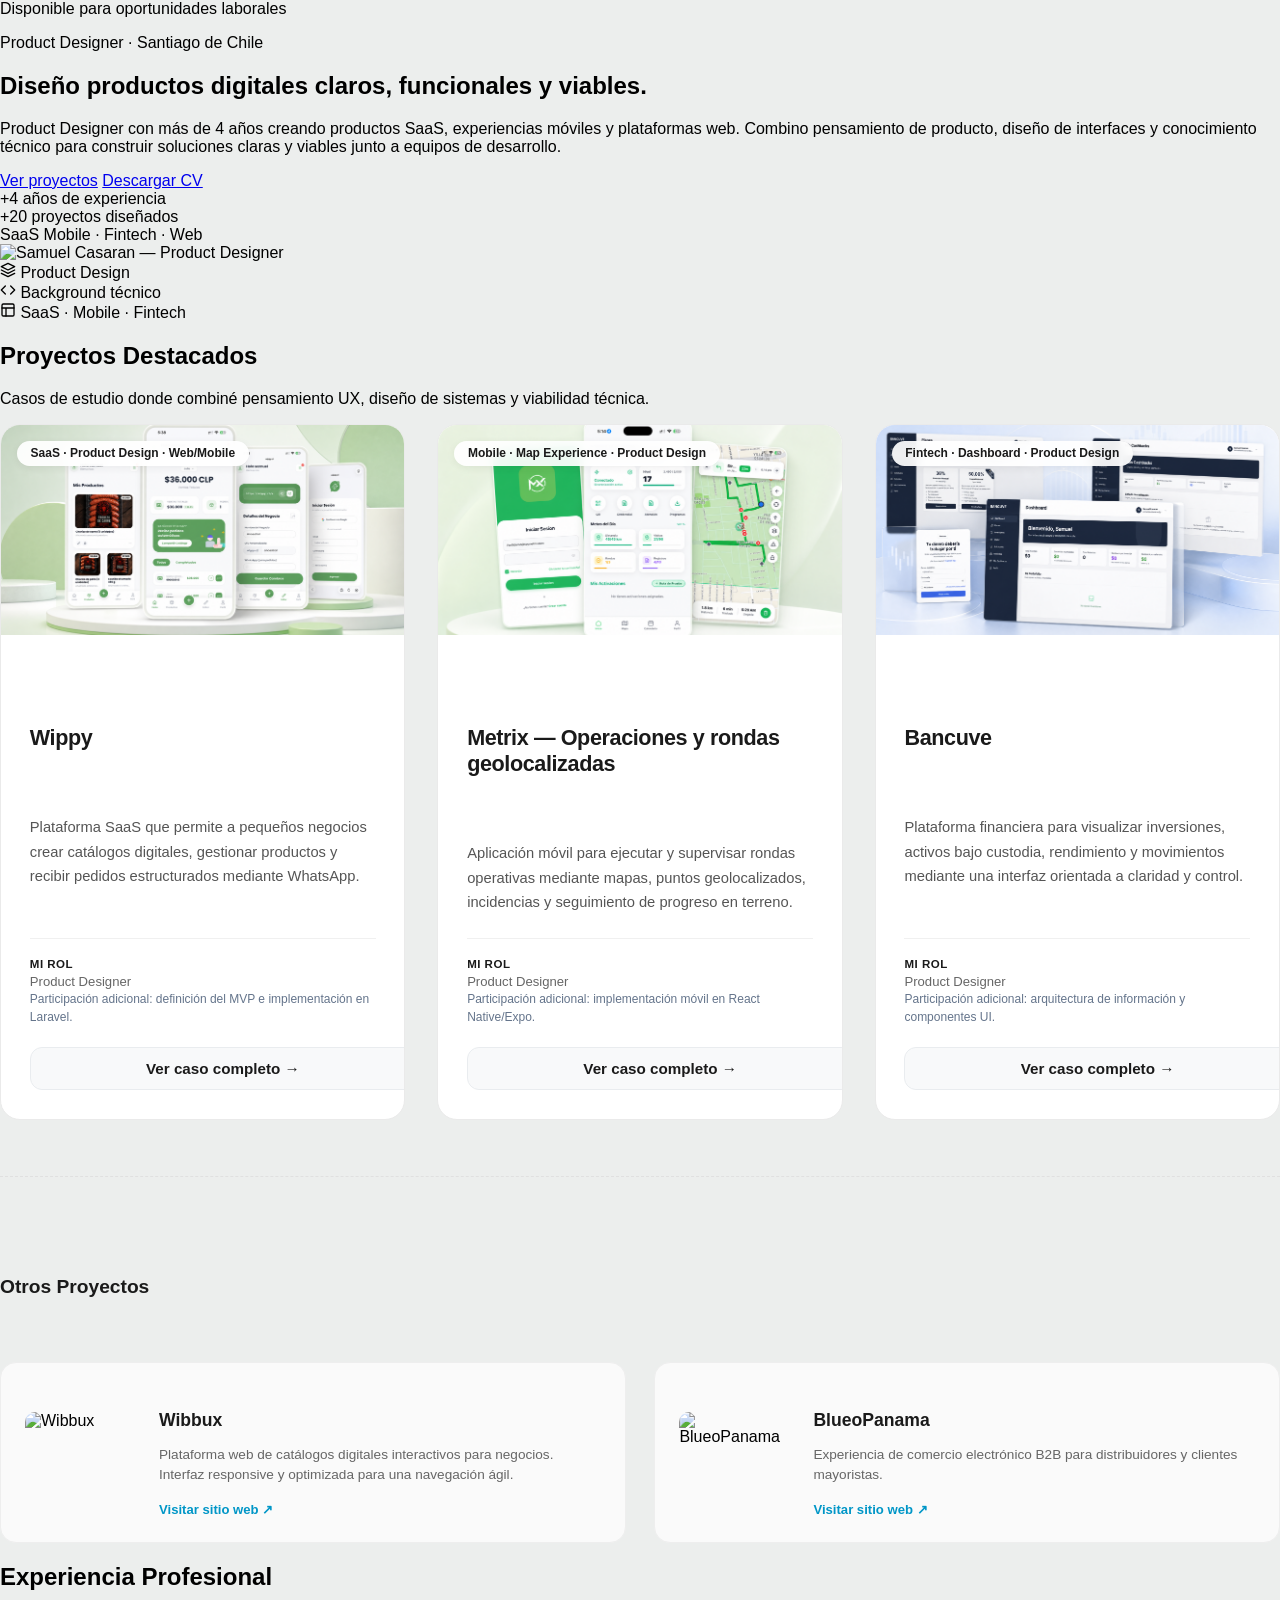
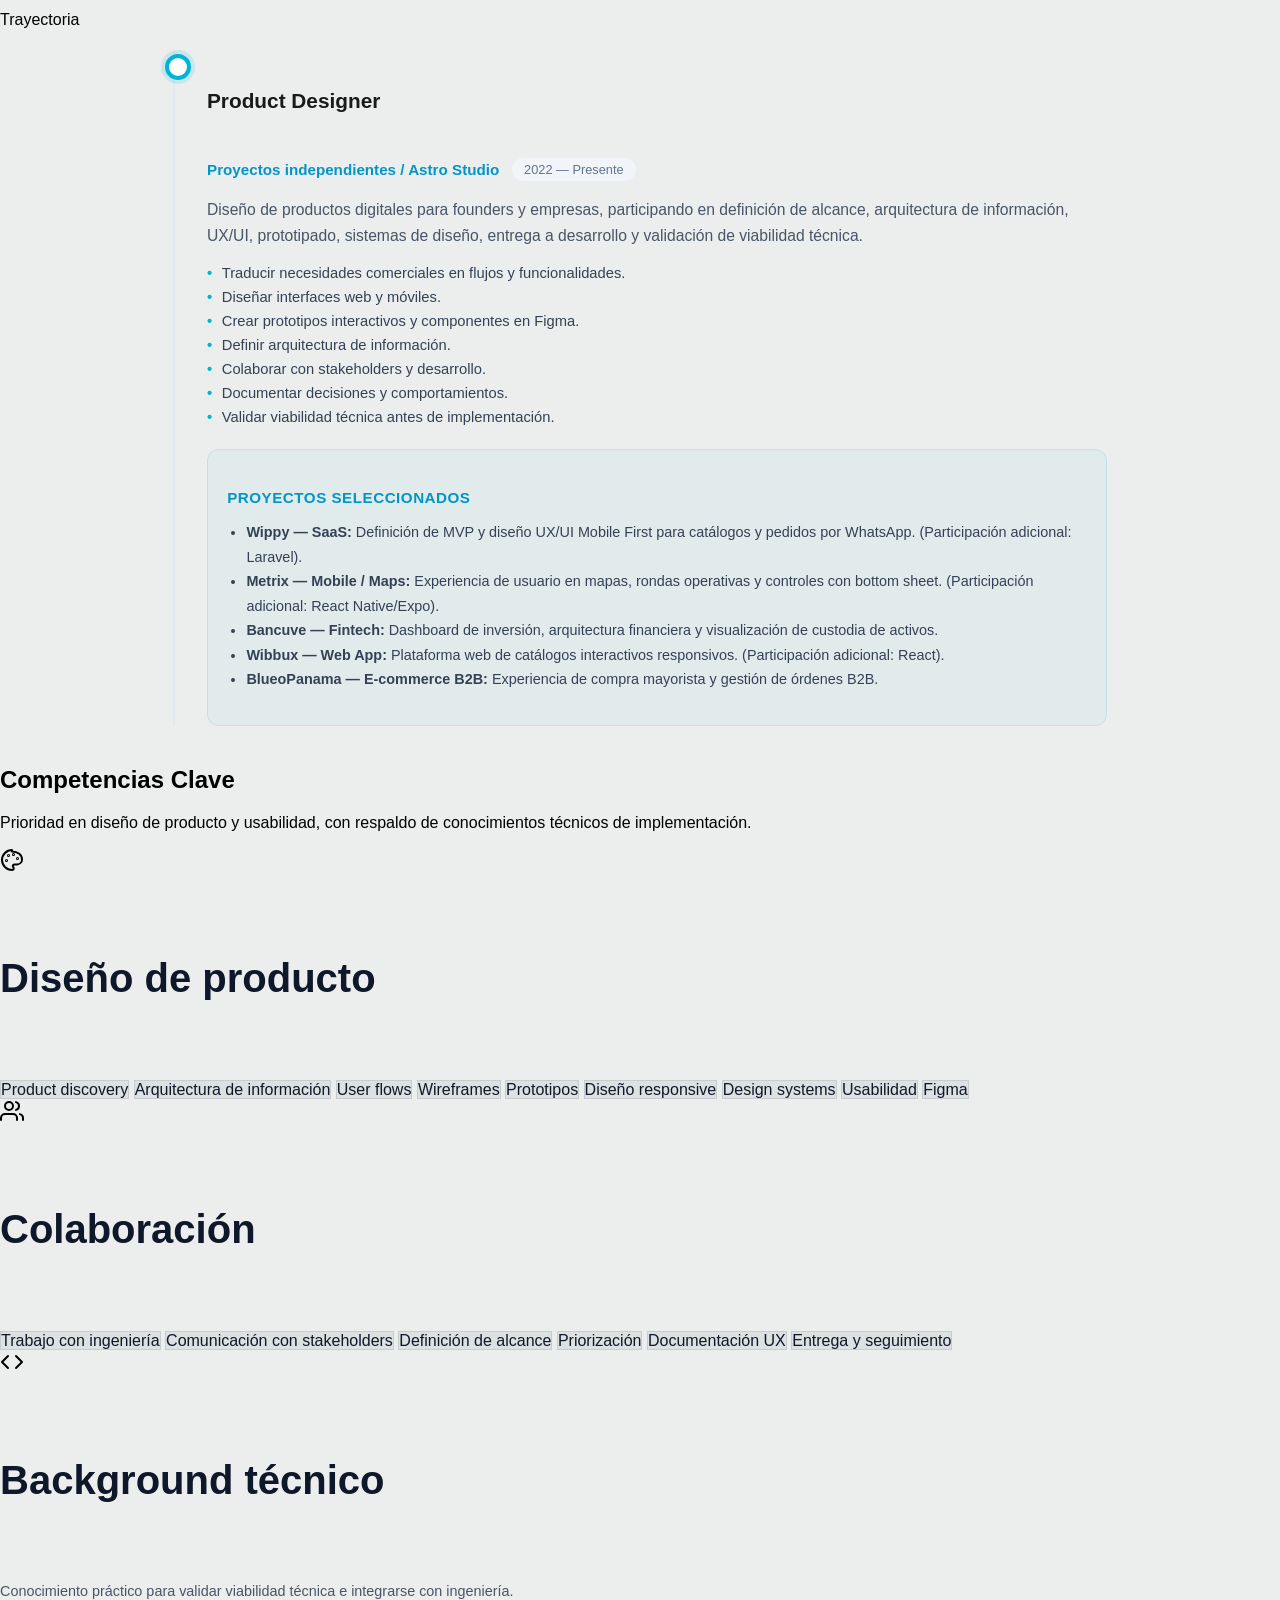
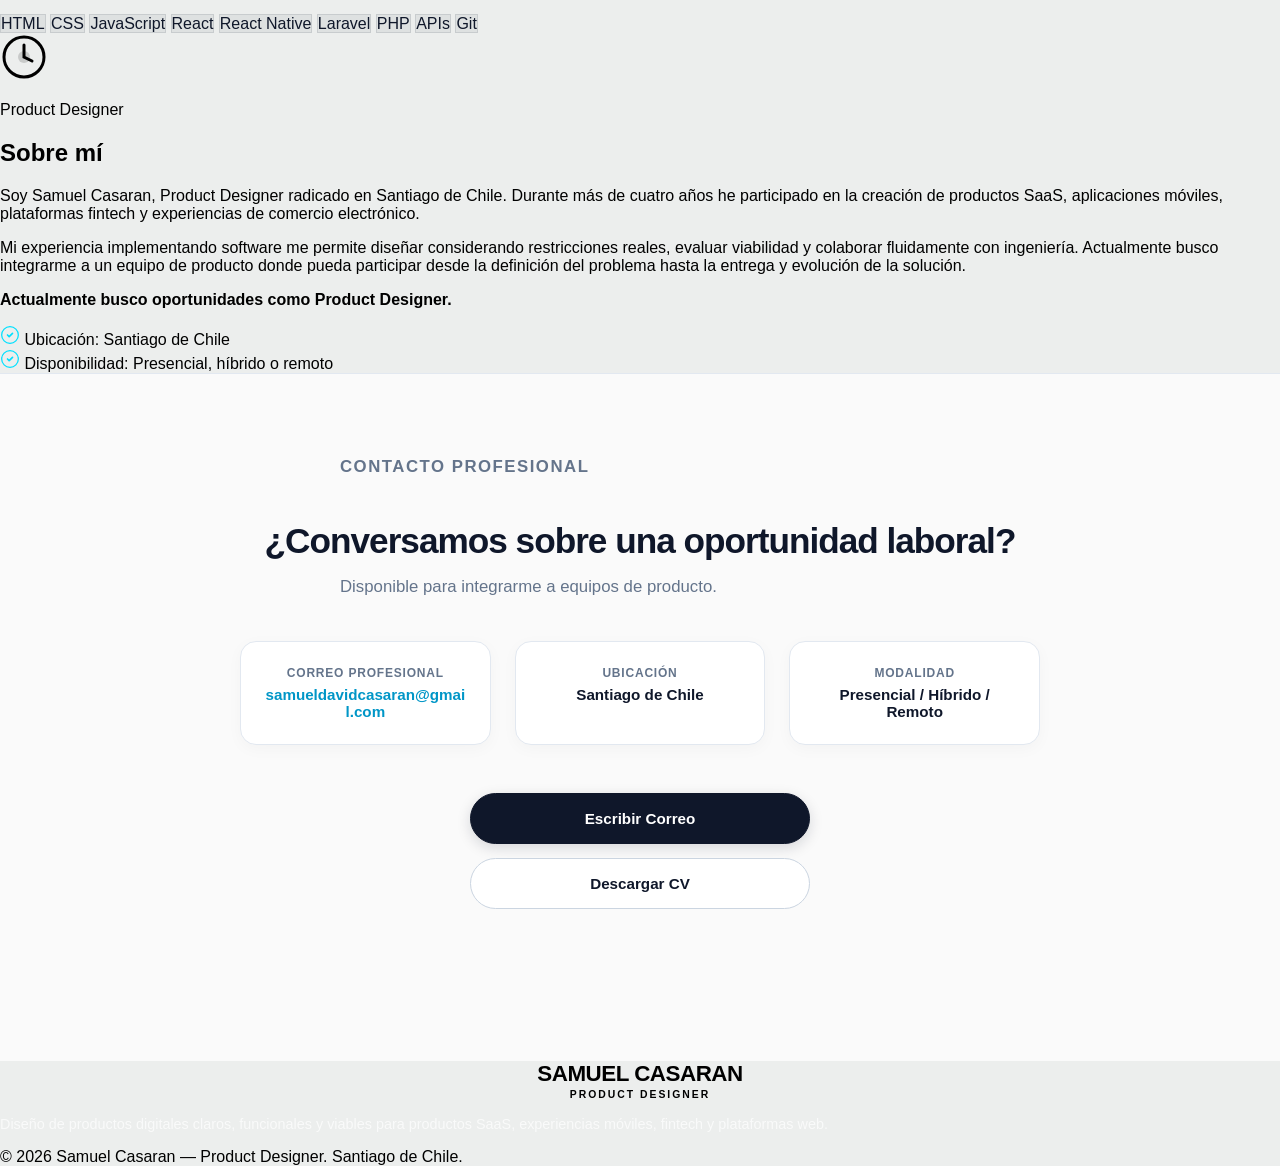
==== commit 037c1e0f: "Stack contact section buttons vertically" ====
--- a/work/index.html
+++ b/work/index.html
@@ -367,7 +367,7 @@
 
             <div class="cta-final-buttons" style="margin-top: 2rem;">
                 <a href="mailto:samueldavidcasaran@gmail.com" class="btn btn-primary btn-lg">Escribir Correo</a>
-                <a href="assets/samuel-casaran-cv.pdf" download class="btn btn-secondary btn-lg" style="margin-left: 0.5rem;">Descargar CV</a>
+                <a href="assets/samuel-casaran-cv.pdf" download class="btn btn-secondary btn-lg">Descargar CV</a>
                 <!-- TODO: Agregar botón LinkedIn cuando se configure la URL real -->
                 <!-- <a href="LINKEDIN_URL_REAL" target="_blank" rel="noopener noreferrer" class="btn btn-secondary btn-lg">LinkedIn</a> -->
             </div>
--- a/work/assets/css/work.css
+++ b/work/assets/css/work.css
@@ -891,32 +891,39 @@
 }
 
 /* ── Contacto Section ── */
+/* ── Contacto Section (Minimal & High Contrast) ── */
 .cta-final {
-    background: #0f172a !important;
-    padding: 5rem 2rem;
+    background: #fafafa !important;
+    padding: 5rem 2rem 7rem !important;
     text-align: center;
+    border-top: 1px solid #e2e8f0;
+}
+
+.cta-final-inner {
+    max-width: 800px;
+    margin: 0 auto;
 }
 
 .cta-final-eyebrow {
     font-size: 0.8rem;
     font-weight: 600;
-    color: #00b4d8 !important;
+    color: #0096c7 !important;
     text-transform: uppercase;
     letter-spacing: 1.5px;
-    margin-bottom: 0.5rem;
+    margin-bottom: 0.6rem;
 }
 
 .cta-final h2 {
     font-size: 2.2rem;
     font-weight: 700;
-    color: #ffffff !important;
+    color: #0f172a !important;
     letter-spacing: -1px;
     margin-bottom: 0.8rem;
 }
 
 .cta-final p {
     font-size: 1.05rem;
-    color: #94a3b8 !important;
+    color: #64748b !important;
     max-width: 600px;
     margin: 0 auto 2.5rem;
     line-height: 1.6;
@@ -926,21 +933,29 @@
     display: grid;
     grid-template-columns: repeat(3, 1fr);
     gap: 1.5rem;
-    max-width: 900px;
-    margin: 0 auto 2.5rem;
+    max-width: 850px;
+    margin: 0 auto 3rem;
 }
 
 .contact-card-item {
-    background: rgba(255, 255, 255, 0.06);
-    border: 1px solid rgba(255, 255, 255, 0.12);
+    background: #ffffff;
+    border: 1px solid #e2e8f0;
     border-radius: 16px;
-    padding: 1.4rem;
+    padding: 1.5rem;
     text-align: center;
+    box-shadow: 0 4px 16px rgba(0, 0, 0, 0.03);
+    transition: all 0.2s ease;
+}
+
+.contact-card-item:hover {
+    border-color: #cbd5e1;
+    transform: translateY(-2px);
+    box-shadow: 0 8px 24px rgba(0, 0, 0, 0.06);
 }
 
 .contact-card-label {
     font-size: 0.75rem;
-    color: #94a3b8 !important;
+    color: #64748b !important;
     text-transform: uppercase;
     letter-spacing: 0.8px;
     margin-bottom: 0.4rem;
@@ -950,13 +965,74 @@
 .contact-card-val {
     font-size: 0.95rem;
     font-weight: 600;
+    color: #0f172a !important;
+    word-break: break-word;
+}
+
+.contact-card-val a {
+    color: #0096c7 !important;
+    text-decoration: none;
+}
+
+.contact-card-val a:hover {
+    text-decoration: underline;
+}
+
+.cta-final-buttons {
+    display: flex;
+    flex-direction: column;
+    align-items: center;
+    justify-content: center;
+    gap: 0.9rem;
+    margin-top: 2rem;
+    max-width: 340px;
+    margin-left: auto;
+    margin-right: auto;
+    padding-bottom: 2.5rem !important;
+}
+
+.cta-final-buttons .btn {
+    width: 100%;
+    text-align: center;
+    box-sizing: border-box;
+}
+
+.cta-final-buttons .btn-primary {
+    background: #0f172a !important;
     color: #ffffff !important;
-    word-break: break-word;
-}
-
-.contact-card-val a {
-    color: #38bdf8 !important;
-    text-decoration: none;
+    border: 1px solid #0f172a !important;
+    padding: 1rem 2.2rem !important;
+    border-radius: 100px !important;
+    font-weight: 600 !important;
+    font-size: 0.95rem !important;
+    transition: all 0.2s ease !important;
+    text-decoration: none !important;
+    box-shadow: 0 4px 14px rgba(15, 23, 42, 0.15) !important;
+}
+
+.cta-final-buttons .btn-primary:hover {
+    background: #1e293b !important;
+    border-color: #1e293b !important;
+    transform: translateY(-2px) !important;
+    box-shadow: 0 6px 20px rgba(15, 23, 42, 0.25) !important;
+}
+
+.cta-final-buttons .btn-secondary {
+    background: #ffffff !important;
+    color: #0f172a !important;
+    border: 1px solid #cbd5e1 !important;
+    padding: 1rem 2.2rem !important;
+    border-radius: 100px !important;
+    font-weight: 600 !important;
+    font-size: 0.95rem !important;
+    transition: all 0.2s ease !important;
+    text-decoration: none !important;
+}
+
+.cta-final-buttons .btn-secondary:hover {
+    background: #f8fafc !important;
+    border-color: #94a3b8 !important;
+    transform: translateY(-2px) !important;
 }
 
 .contact-card-val a:hover {
